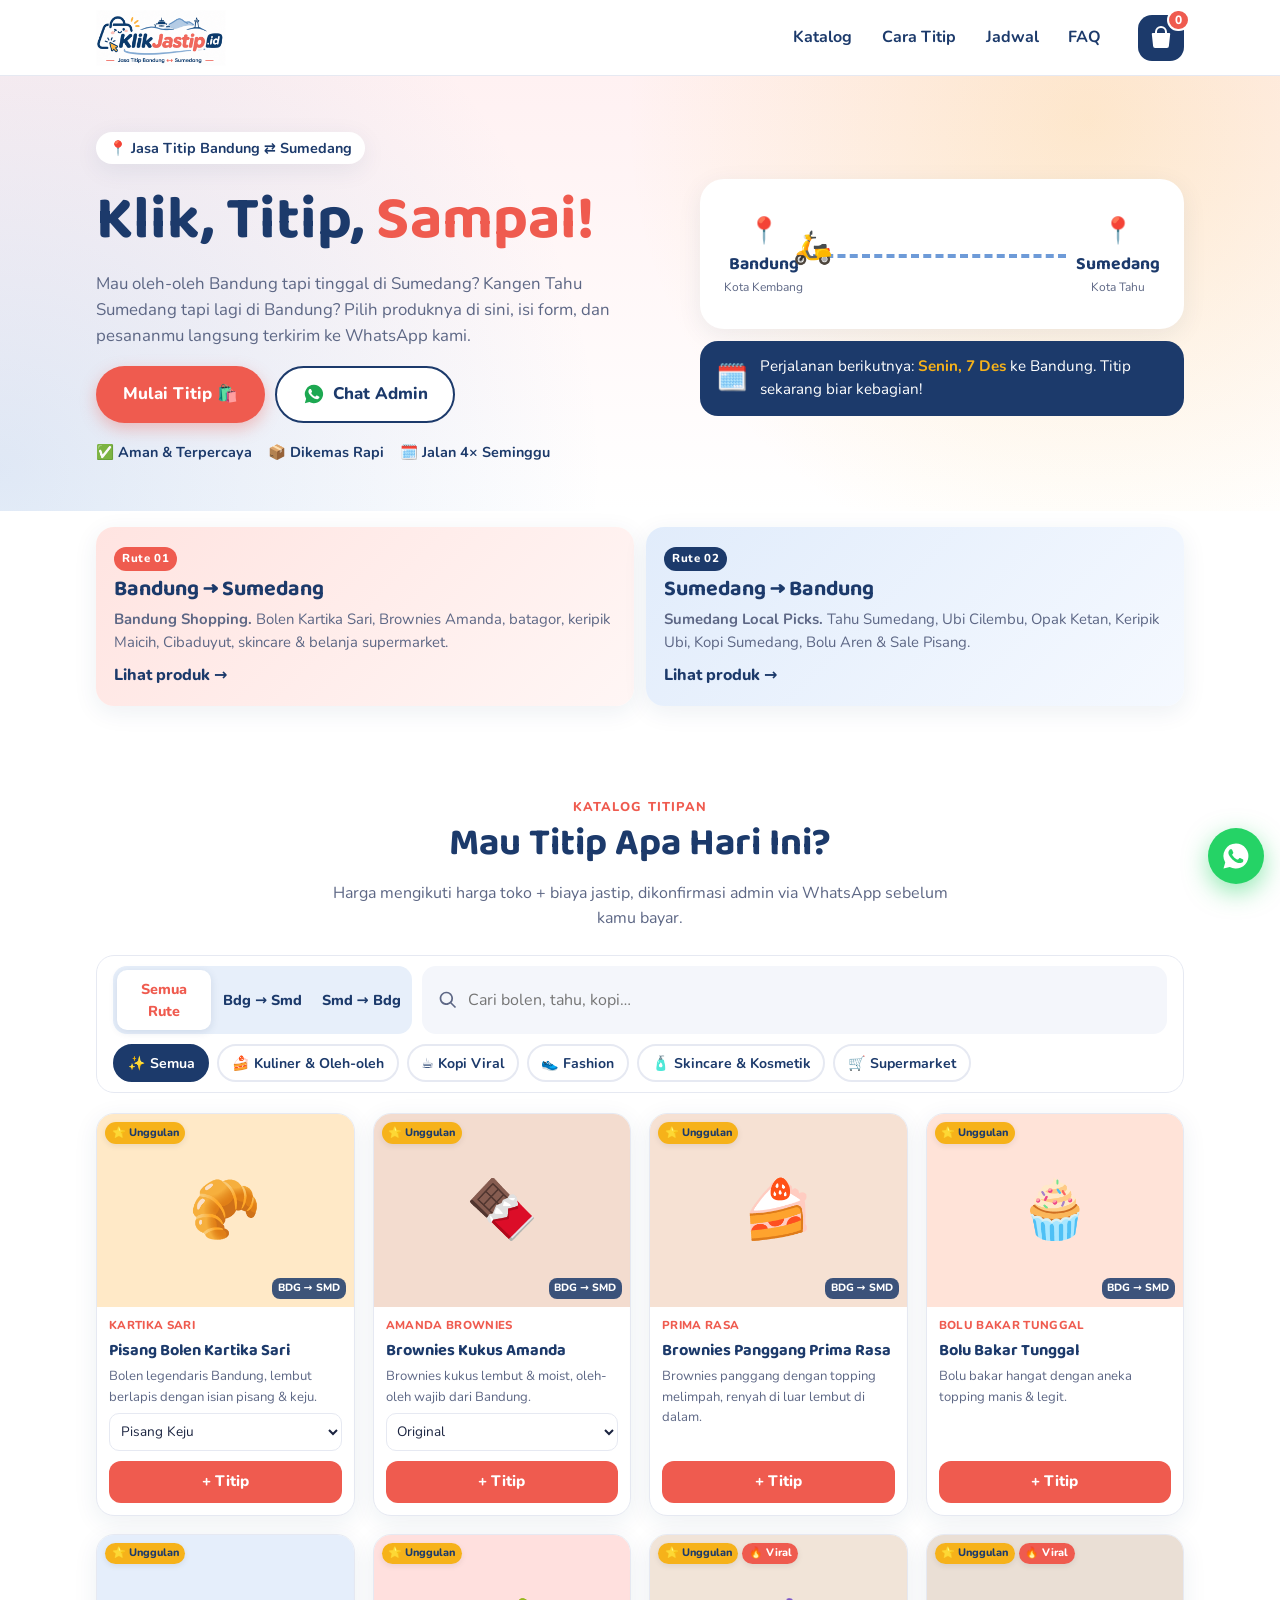
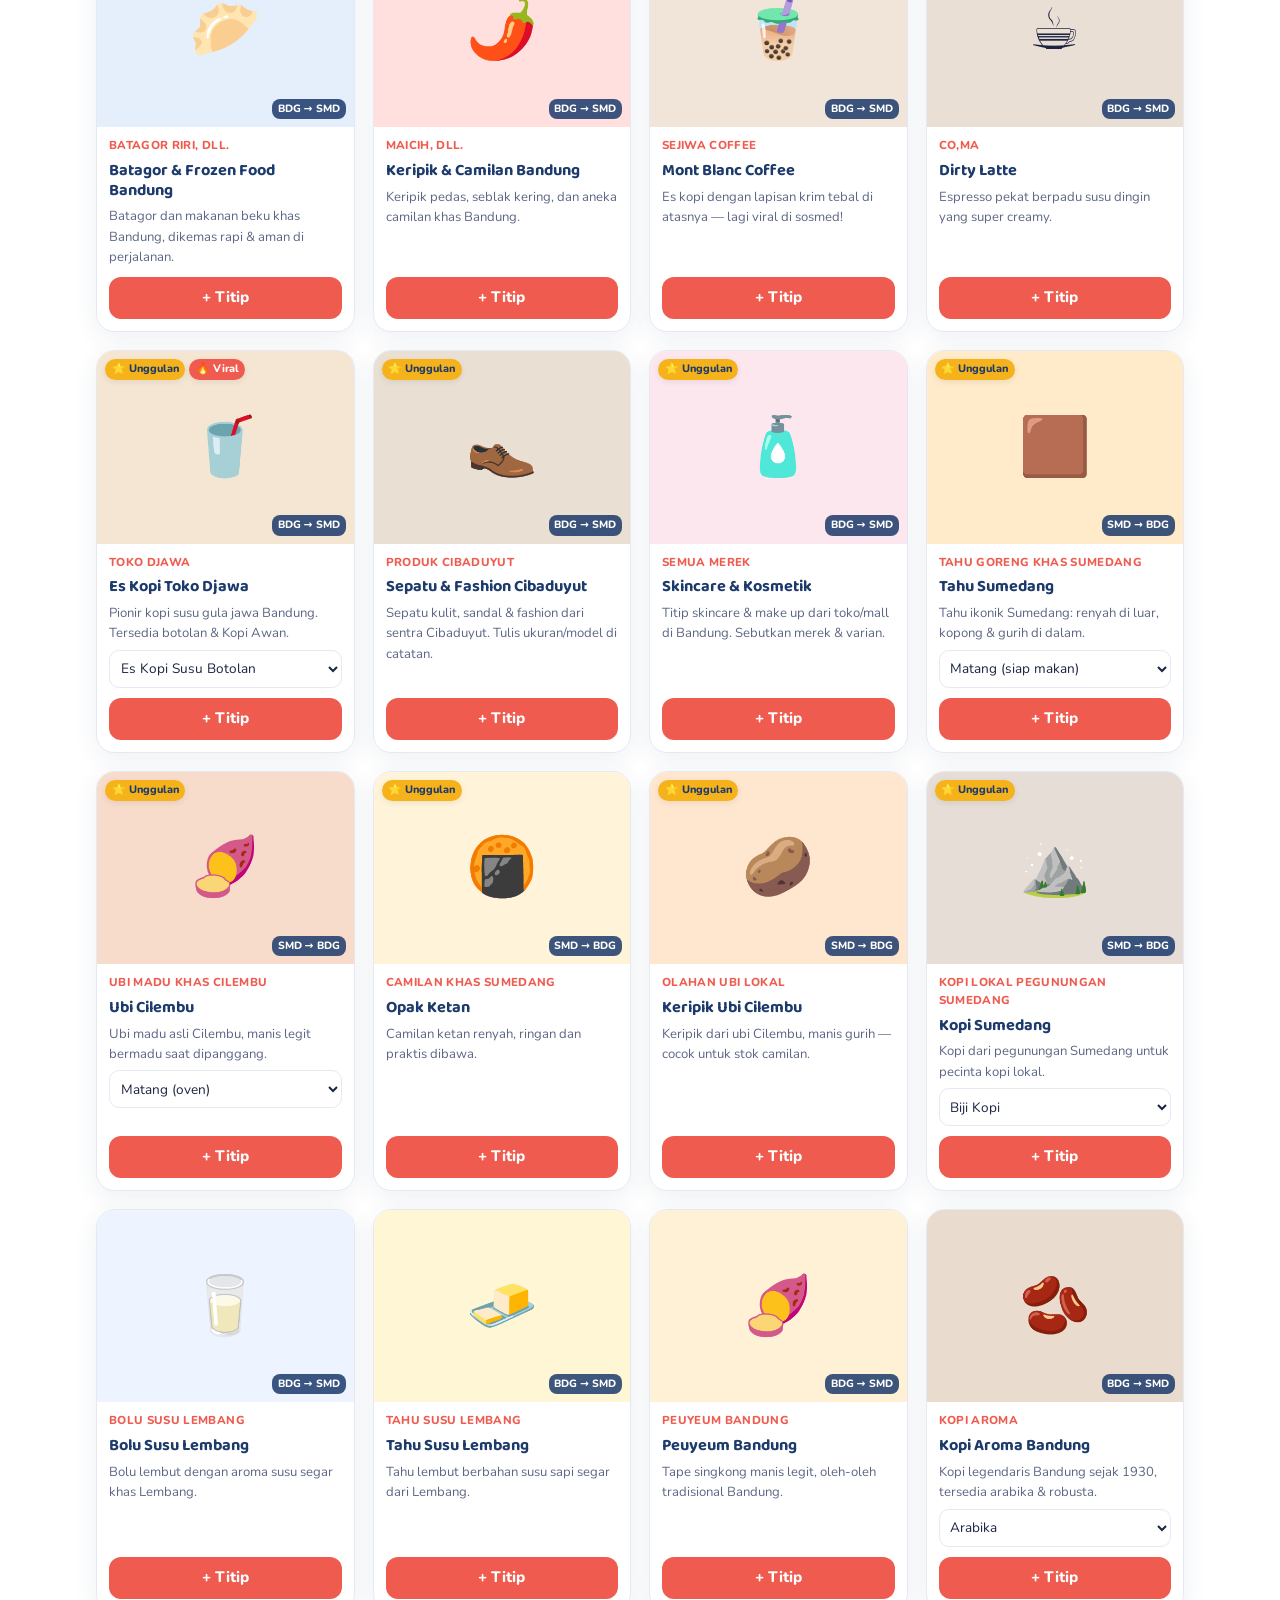
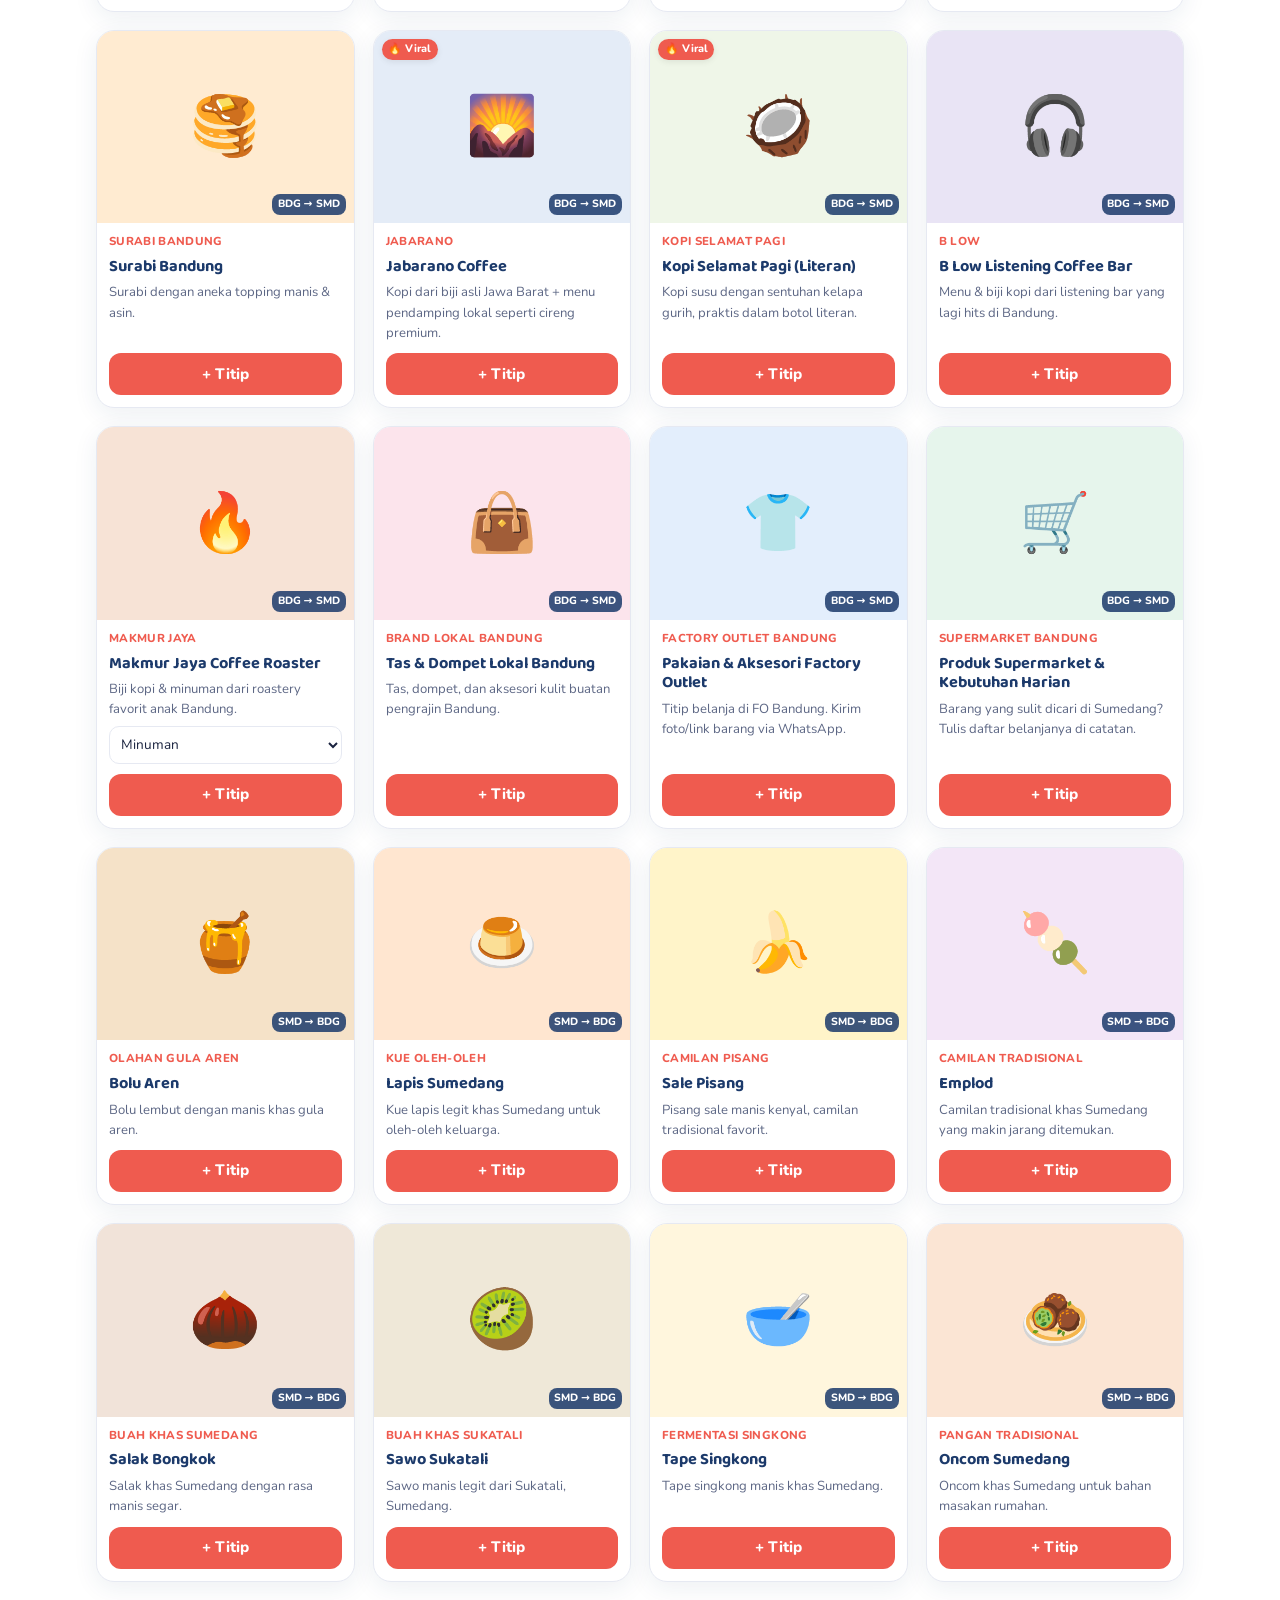
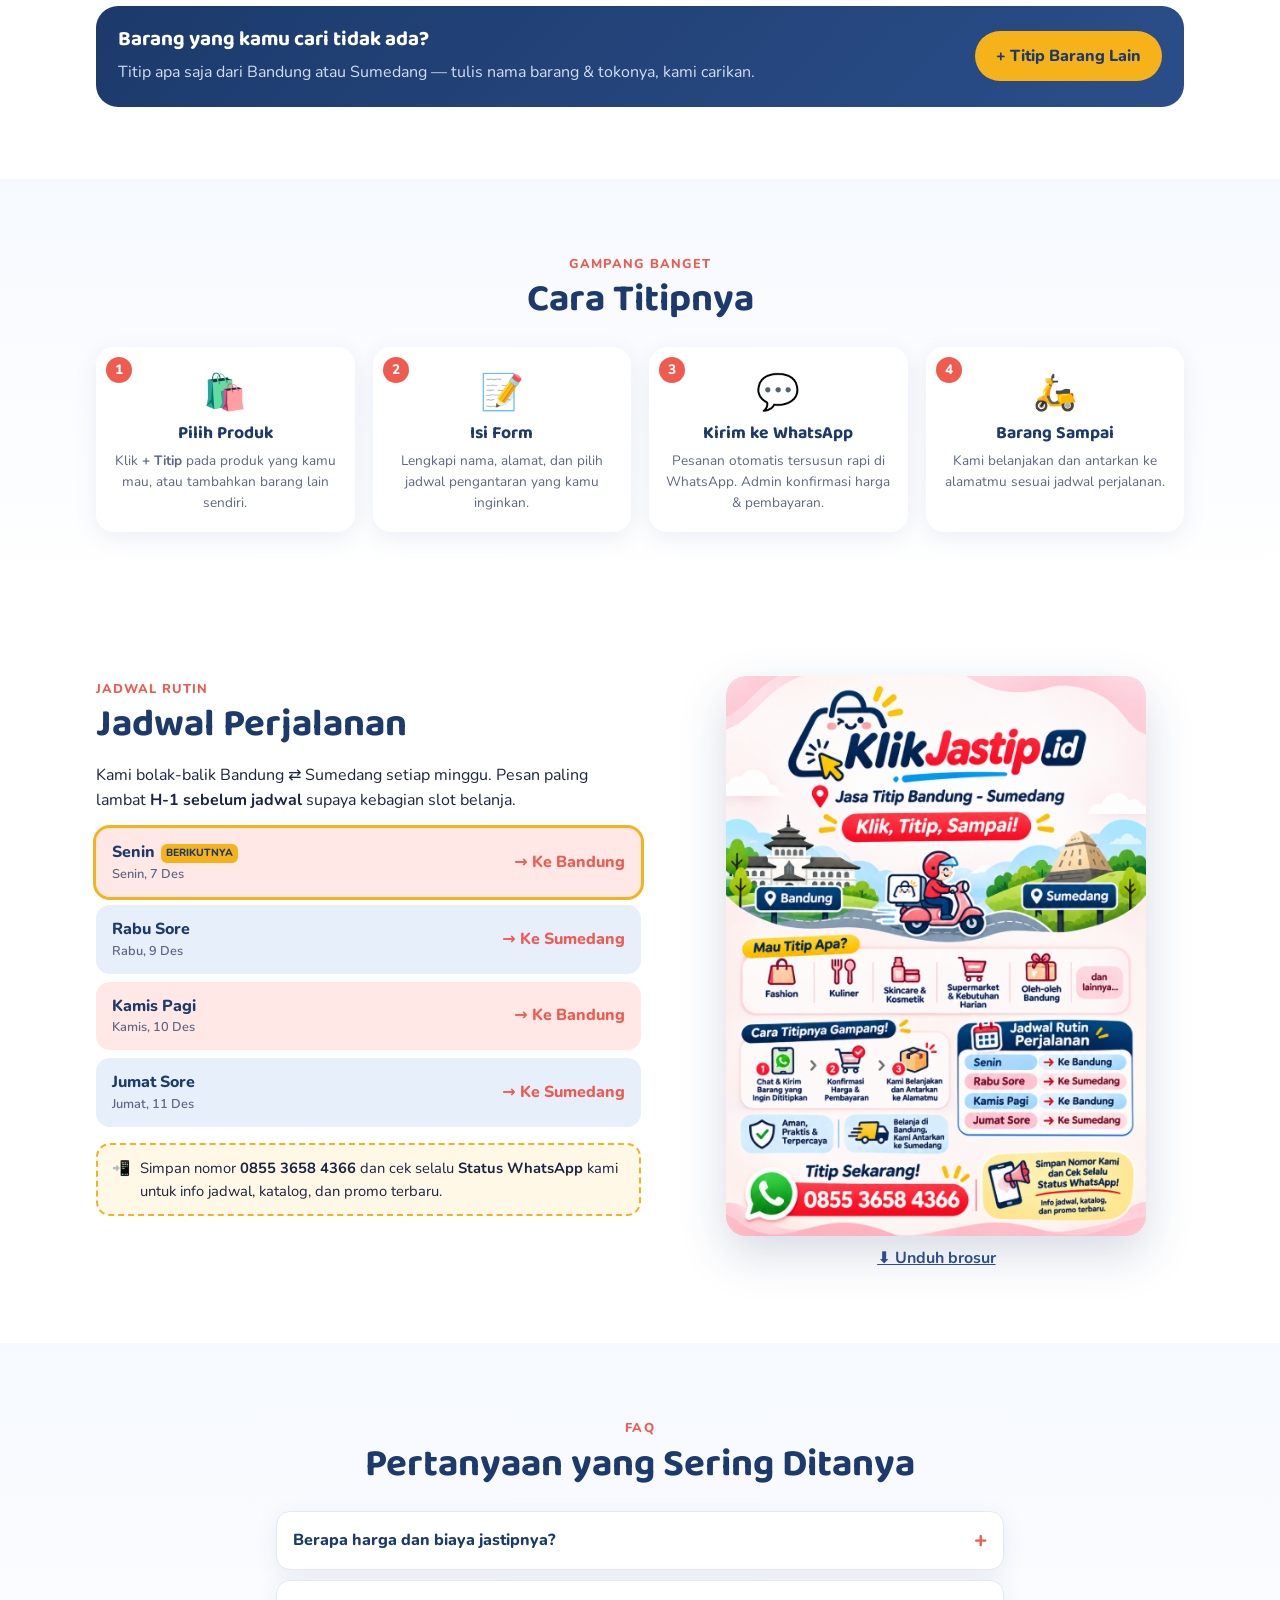
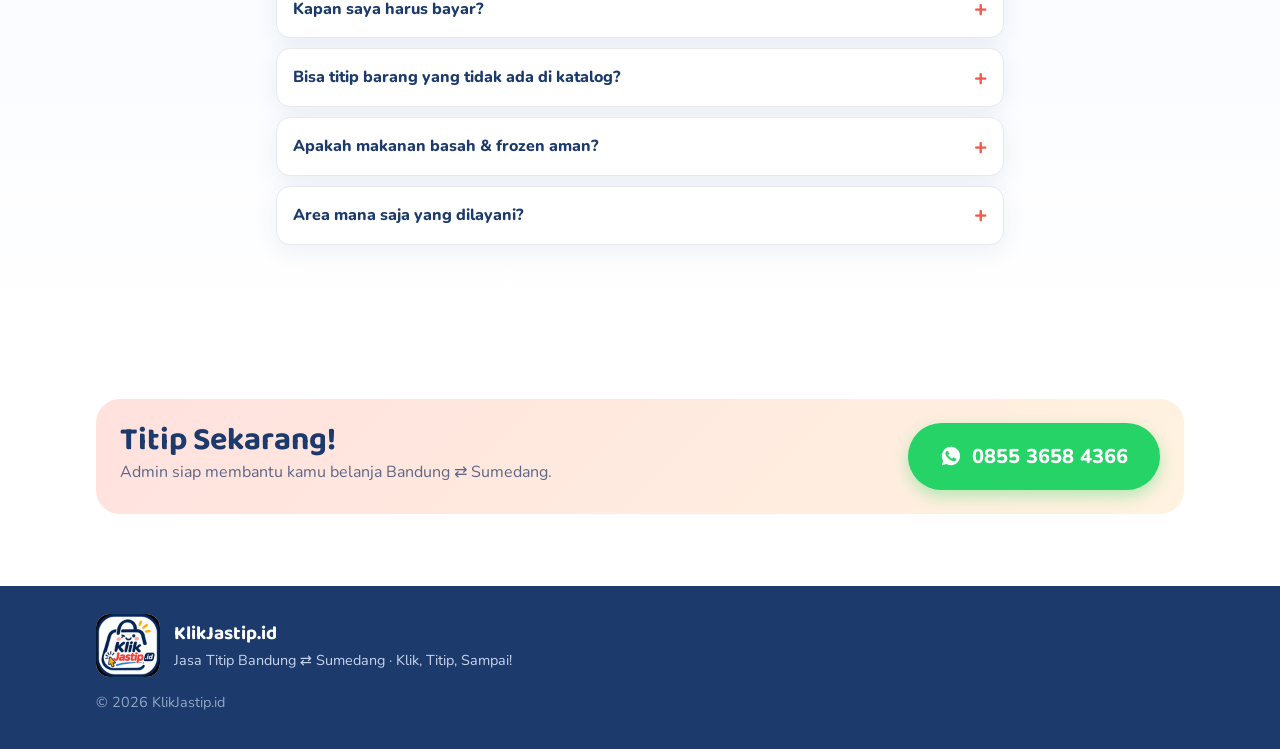
==== index.html @ eeeff73f "upload klikjastip" ====
<!doctype html>
<html lang="id">
<head>
  <meta charset="utf-8">
  <meta name="viewport" content="width=device-width, initial-scale=1, viewport-fit=cover">
  <title>KlikJastip.id — Jasa Titip Bandung ⇄ Sumedang</title>
  <meta name="description" content="KlikJastip.id: jasa titip belanja Bandung ⇄ Sumedang. Bolen Kartika Sari, Brownies Amanda, kopi viral Bandung, Tahu Sumedang, Ubi Cilembu, dan lainnya. Klik, Titip, Sampai!">
  <meta name="theme-color" content="#1C3A6B">
  <meta property="og:title" content="KlikJastip.id — Jasa Titip Bandung ⇄ Sumedang">
  <meta property="og:description" content="Klik, Titip, Sampai! Pilih produk, isi form, pesanan langsung terkirim ke WhatsApp.">
  <meta property="og:image" content="assets/img/logo.png">
  <link rel="icon" type="image/png" sizes="32x32" href="assets/img/favicon-32.png">
  <link rel="apple-touch-icon" href="assets/img/icon-192.png">
  <link rel="manifest" href="manifest.webmanifest">
  <link rel="preconnect" href="https://fonts.googleapis.com">
  <link rel="preconnect" href="https://fonts.gstatic.com" crossorigin>
  <link href="https://fonts.googleapis.com/css2?family=Baloo+2:wght@600;700;800&family=Nunito:wght@400;600;700;800&display=swap" rel="stylesheet">
  <link rel="stylesheet" href="assets/css/style.css">
</head>
<body>

<!-- ============ HEADER ============ -->
<header class="header" id="top">
  <div class="container header__inner">
    <a href="#top" class="header__logo" aria-label="KlikJastip.id beranda">
      <img src="assets/img/logo-sm.png" alt="KlikJastip.id" width="480" height="206">
    </a>
    <nav class="nav" aria-label="Navigasi utama">
      <a href="#katalog">Katalog</a>
      <a href="#cara">Cara Titip</a>
      <a href="#jadwal">Jadwal</a>
      <a href="#faq">FAQ</a>
    </nav>
    <button class="cart-btn" type="button" data-open-cart aria-label="Buka keranjang titipan">
      <svg viewBox="0 0 24 24" aria-hidden="true"><path d="M6 7V6a6 6 0 0 1 12 0v1h2.2a1 1 0 0 1 1 1.1l-1.3 12A2 2 0 0 1 17.9 22H6.1a2 2 0 0 1-2-1.9L2.8 8.1A1 1 0 0 1 3.8 7H6Zm2 0h8V6a4 4 0 0 0-8 0v1Z"/></svg>
      <span class="cart-btn__count" data-cart-count>0</span>
    </button>
  </div>
</header>

<main>
  <!-- ============ HERO ============ -->
  <section class="hero">
    <div class="container hero__inner">
      <div class="hero__text">
        <span class="pill pill--pin">📍 Jasa Titip Bandung ⇄ Sumedang</span>
        <h1>Klik, Titip, <span class="hl">Sampai!</span></h1>
        <p class="hero__lead">Mau oleh-oleh Bandung tapi tinggal di Sumedang? Kangen Tahu Sumedang tapi lagi di Bandung? Pilih produknya di sini, isi form, dan pesananmu langsung terkirim ke WhatsApp kami.</p>
        <div class="hero__cta">
          <a href="#katalog" class="btn btn--primary btn--lg">Mulai Titip 🛍️</a>
          <a href="#" class="btn btn--ghost btn--lg" data-wa-direct>
            <svg class="ico-wa" viewBox="0 0 24 24" aria-hidden="true"><path d="M12 2a10 10 0 0 0-8.6 15.1L2 22l5-1.3A10 10 0 1 0 12 2Zm5.8 14.2c-.2.7-1.4 1.3-2 1.4-.5.1-1.2.1-1.9-.1-.4-.1-1-.3-1.7-.6-3-1.3-4.9-4.3-5.1-4.5-.1-.2-1.2-1.6-1.2-3s.8-2.2 1-2.5c.3-.3.6-.4.8-.4h.6c.2 0 .4 0 .6.5l.9 2.1c.1.2.1.3 0 .5l-.3.5-.4.5c-.1.1-.3.3-.1.6.2.3.8 1.3 1.7 2.1 1.2 1 2.1 1.3 2.4 1.5.3.1.5.1.6-.1l.9-1c.2-.3.4-.2.7-.1l2 1c.3.1.5.2.5.3.1.1.1.6-.1 1.3Z"/></svg>
            Chat Admin
          </a>
        </div>
        <ul class="hero__trust">
          <li>✅ Aman & Terpercaya</li>
          <li>📦 Dikemas Rapi</li>
          <li>🗓️ Jalan 4× Seminggu</li>
        </ul>
      </div>

      <div class="route-visual" aria-hidden="true">
        <div class="route-visual__card">
          <div class="route-visual__city">
            <span class="city-pin">📍</span>
            <strong>Bandung</strong>
            <small>Kota Kembang</small>
          </div>
          <div class="route-visual__road">
            <span class="road-line"></span>
            <span class="scooter">🛵</span>
          </div>
          <div class="route-visual__city">
            <span class="city-pin">📍</span>
            <strong>Sumedang</strong>
            <small>Kota Tahu</small>
          </div>
        </div>
        <div class="next-trip" data-next-trip></div>
      </div>
    </div>
  </section>

  <!-- ============ RUTE ============ -->
  <section class="section section--tight" id="rute">
    <div class="container">
      <div class="route-cards">
        <button class="route-card route-card--bdg" type="button" data-route-pick="bdg-smd">
          <span class="route-card__tag">Rute 01</span>
          <h3>Bandung → Sumedang</h3>
          <p><strong>Bandung Shopping.</strong> Bolen Kartika Sari, Brownies Amanda, batagor, keripik Maicih, Cibaduyut, skincare & belanja supermarket.</p>
          <span class="route-card__go">Lihat produk →</span>
        </button>
        <button class="route-card route-card--smd" type="button" data-route-pick="smd-bdg">
          <span class="route-card__tag">Rute 02</span>
          <h3>Sumedang → Bandung</h3>
          <p><strong>Sumedang Local Picks.</strong> Tahu Sumedang, Ubi Cilembu, Opak Ketan, Keripik Ubi, Kopi Sumedang, Bolu Aren & Sale Pisang.</p>
          <span class="route-card__go">Lihat produk →</span>
        </button>
      </div>
    </div>
  </section>

  <!-- ============ KATALOG ============ -->
  <section class="section catalog" id="katalog">
    <div class="container">
      <div class="section__head">
        <span class="eyebrow">Katalog Titipan</span>
        <h2>Mau Titip Apa Hari Ini?</h2>
        <p>Harga mengikuti harga toko + biaya jastip, dikonfirmasi admin via WhatsApp sebelum kamu bayar.</p>
      </div>

      <div class="filters" data-filters>
        <div class="seg" role="tablist" aria-label="Pilih rute">
          <button class="seg__btn" type="button" role="tab" data-route="all">Semua Rute</button>
          <button class="seg__btn" type="button" role="tab" data-route="bdg-smd">Bdg → Smd</button>
          <button class="seg__btn" type="button" role="tab" data-route="smd-bdg">Smd → Bdg</button>
        </div>
        <label class="search">
          <svg viewBox="0 0 24 24" aria-hidden="true"><path d="M10 2a8 8 0 0 1 6.3 12.9l5.4 5.4-1.4 1.4-5.4-5.4A8 8 0 1 1 10 2Zm0 2a6 6 0 1 0 0 12 6 6 0 0 0 0-12Z"/></svg>
          <input type="search" placeholder="Cari bolen, tahu, kopi…" data-search aria-label="Cari produk">
        </label>
        <div class="chips" data-chips></div>
      </div>

      <div class="grid" data-grid></div>
      <p class="empty" data-empty hidden>Produk tidak ditemukan. Tenang, kamu tetap bisa <button type="button" class="link" data-open-custom>titip barang lain</button> 😉</p>

      <div class="custom-cta">
        <div>
          <h3>Barang yang kamu cari tidak ada?</h3>
          <p>Titip apa saja dari Bandung atau Sumedang — tulis nama barang & tokonya, kami carikan.</p>
        </div>
        <button class="btn btn--accent" type="button" data-open-custom>+ Titip Barang Lain</button>
      </div>
    </div>
  </section>

  <!-- ============ CARA TITIP ============ -->
  <section class="section section--soft" id="cara">
    <div class="container">
      <div class="section__head">
        <span class="eyebrow">Gampang Banget</span>
        <h2>Cara Titipnya</h2>
      </div>
      <ol class="steps">
        <li class="step">
          <span class="step__num">1</span>
          <span class="step__ico">🛍️</span>
          <h3>Pilih Produk</h3>
          <p>Klik <b>+ Titip</b> pada produk yang kamu mau, atau tambahkan barang lain sendiri.</p>
        </li>
        <li class="step">
          <span class="step__num">2</span>
          <span class="step__ico">📝</span>
          <h3>Isi Form</h3>
          <p>Lengkapi nama, alamat, dan pilih jadwal pengantaran yang kamu inginkan.</p>
        </li>
        <li class="step">
          <span class="step__num">3</span>
          <span class="step__ico">💬</span>
          <h3>Kirim ke WhatsApp</h3>
          <p>Pesanan otomatis tersusun rapi di WhatsApp. Admin konfirmasi harga & pembayaran.</p>
        </li>
        <li class="step">
          <span class="step__num">4</span>
          <span class="step__ico">🛵</span>
          <h3>Barang Sampai</h3>
          <p>Kami belanjakan dan antarkan ke alamatmu sesuai jadwal perjalanan.</p>
        </li>
      </ol>
    </div>
  </section>

  <!-- ============ JADWAL ============ -->
  <section class="section" id="jadwal">
    <div class="container jadwal">
      <div class="jadwal__info">
        <span class="eyebrow">Jadwal Rutin</span>
        <h2>Jadwal Perjalanan</h2>
        <p>Kami bolak-balik Bandung ⇄ Sumedang setiap minggu. Pesan paling lambat <b>H-1 sebelum jadwal</b> supaya kebagian slot belanja.</p>
        <ul class="sched" data-schedule></ul>
        <div class="tip">
          📲 <span>Simpan nomor <b data-wa-display>0855 3658 4366</b> dan cek selalu <b>Status WhatsApp</b> kami untuk info jadwal, katalog, dan promo terbaru.</span>
        </div>
      </div>
      <figure class="poster">
        <img src="assets/img/poster.png" alt="Brosur KlikJastip.id: kategori titipan, cara titip, dan jadwal rutin perjalanan" loading="lazy" width="493" height="658">
        <figcaption><a href="assets/img/poster.png" download="Brosur-KlikJastip.png">⬇️ Unduh brosur</a></figcaption>
      </figure>
    </div>
  </section>

  <!-- ============ FAQ ============ -->
  <section class="section section--soft" id="faq">
    <div class="container faq">
      <div class="section__head">
        <span class="eyebrow">FAQ</span>
        <h2>Pertanyaan yang Sering Ditanya</h2>
      </div>
      <details>
        <summary>Berapa harga dan biaya jastipnya?</summary>
        <p>Harga produk mengikuti harga di toko, ditambah biaya jastip & ongkir sesuai jumlah dan alamat. Admin akan mengirim total biayanya lewat WhatsApp sebelum kamu membayar.</p>
      </details>
      <details>
        <summary>Kapan saya harus bayar?</summary>
        <p>Setelah admin mengonfirmasi ketersediaan barang dan total harga. Pembayaran bisa via transfer bank atau e-wallet (detail dikirim admin).</p>
      </details>
      <details>
        <summary>Bisa titip barang yang tidak ada di katalog?</summary>
        <p>Bisa! Klik <b>Titip Barang Lain</b>, tulis nama barang, toko/lokasi, dan detailnya. Kirim juga foto atau link produknya via WhatsApp agar tidak salah beli.</p>
      </details>
      <details>
        <summary>Apakah makanan basah & frozen aman?</summary>
        <p>Makanan dikemas rapi dan dibawa sesuai jadwal perjalanan supaya tetap segar. Untuk frozen food kami sarankan memilih produk yang dikemas vakum.</p>
      </details>
      <details>
        <summary>Area mana saja yang dilayani?</summary>
        <p>Area Kota Bandung dan Kabupaten Sumedang. Untuk alamat di luar area tersebut, tanyakan dulu ke admin ya.</p>
      </details>
    </div>
  </section>

  <!-- ============ CTA ============ -->
  <section class="section">
    <div class="container">
      <div class="final-cta">
        <div>
          <h2>Titip Sekarang!</h2>
          <p>Admin siap membantu kamu belanja Bandung ⇄ Sumedang.</p>
        </div>
        <a href="#" class="btn btn--wa btn--lg" data-wa-direct>
          <svg class="ico-wa" viewBox="0 0 24 24" aria-hidden="true"><path d="M12 2a10 10 0 0 0-8.6 15.1L2 22l5-1.3A10 10 0 1 0 12 2Zm5.8 14.2c-.2.7-1.4 1.3-2 1.4-.5.1-1.2.1-1.9-.1-.4-.1-1-.3-1.7-.6-3-1.3-4.9-4.3-5.1-4.5-.1-.2-1.2-1.6-1.2-3s.8-2.2 1-2.5c.3-.3.6-.4.8-.4h.6c.2 0 .4 0 .6.5l.9 2.1c.1.2.1.3 0 .5l-.3.5-.4.5c-.1.1-.3.3-.1.6.2.3.8 1.3 1.7 2.1 1.2 1 2.1 1.3 2.4 1.5.3.1.5.1.6-.1l.9-1c.2-.3.4-.2.7-.1l2 1c.3.1.5.2.5.3.1.1.1.6-.1 1.3Z"/></svg>
          <span data-wa-display>0855 3658 4366</span>
        </a>
      </div>
    </div>
  </section>
</main>

<footer class="footer">
  <div class="container footer__inner">
    <img src="assets/img/icon-192.png" alt="" width="64" height="63" loading="lazy">
    <div>
      <strong>KlikJastip.id</strong>
      <p>Jasa Titip Bandung ⇄ Sumedang · Klik, Titip, Sampai!</p>
    </div>
    <p class="footer__copy">© <span data-year></span> KlikJastip.id</p>
  </div>
</footer>

<!-- ============ FLOATING CART BAR (mobile) ============ -->
<div class="cartbar" data-cartbar hidden>
  <button type="button" class="cartbar__btn" data-open-cart>
    <span class="cartbar__count"><b data-cart-count>0</b> barang</span>
    <span class="cartbar__label">Lanjut Pesan →</span>
  </button>
</div>

<!-- ============ CART / CHECKOUT DRAWER ============ -->
<div class="drawer" data-drawer aria-hidden="true">
  <div class="drawer__backdrop" data-close-cart></div>
  <section class="drawer__panel" role="dialog" aria-modal="true" aria-labelledby="drawer-title">
    <header class="drawer__head">
      <span class="drawer__grip" aria-hidden="true"></span>
      <h2 id="drawer-title">Daftar Titipan</h2>
      <button type="button" class="icon-btn" data-close-cart aria-label="Tutup">✕</button>
    </header>

    <div class="drawer__body">
      <div data-cart-items></div>
      <button type="button" class="btn btn--outline btn--block" data-open-custom>+ Titip Barang Lain</button>

      <form class="form" data-form novalidate>
        <h3 class="form__title">Data Pemesan</h3>

        <div class="field">
          <label for="f-name">Nama lengkap *</label>
          <input id="f-name" name="fullname" autocomplete="name" required placeholder="Contoh: Siti Nurhaliza">
        </div>
        <div class="field">
          <label for="f-phone">Nomor WhatsApp *</label>
          <input id="f-phone" name="phone" type="tel" inputmode="tel" autocomplete="tel" required placeholder="08xx xxxx xxxx">
        </div>
        <div class="field">
          <label for="f-address">Alamat pengantaran *</label>
          <textarea id="f-address" name="address" rows="3" autocomplete="street-address" required placeholder="Jalan, No. rumah, RT/RW, Kelurahan, Kecamatan"></textarea>
        </div>
        <div class="field" data-field-schedule></div>
        <div class="field">
          <label for="f-delivery">Metode terima barang</label>
          <select id="f-delivery" name="delivery">
            <option>Diantar ke alamat</option>
            <option>Ambil di titik temu (COD)</option>
          </select>
        </div>
        <div class="field">
          <label for="f-note">Catatan tambahan</label>
          <textarea id="f-note" name="note" rows="2" placeholder="Misal: budget maks, patokan rumah, jam bisa dihubungi"></textarea>
        </div>

        <p class="form__hint">Harga & ongkir akan dikonfirmasi admin di WhatsApp. Belum ada pembayaran di tahap ini.</p>
        <p class="form__error" data-form-error role="alert" hidden></p>

        <button type="submit" class="btn btn--wa btn--block btn--lg">
          <svg class="ico-wa" viewBox="0 0 24 24" aria-hidden="true"><path d="M12 2a10 10 0 0 0-8.6 15.1L2 22l5-1.3A10 10 0 1 0 12 2Zm5.8 14.2c-.2.7-1.4 1.3-2 1.4-.5.1-1.2.1-1.9-.1-.4-.1-1-.3-1.7-.6-3-1.3-4.9-4.3-5.1-4.5-.1-.2-1.2-1.6-1.2-3s.8-2.2 1-2.5c.3-.3.6-.4.8-.4h.6c.2 0 .4 0 .6.5l.9 2.1c.1.2.1.3 0 .5l-.3.5-.4.5c-.1.1-.3.3-.1.6.2.3.8 1.3 1.7 2.1 1.2 1 2.1 1.3 2.4 1.5.3.1.5.1.6-.1l.9-1c.2-.3.4-.2.7-.1l2 1c.3.1.5.2.5.3.1.1.1.6-.1 1.3Z"/></svg>
          Kirim Pesanan via WhatsApp
        </button>

        <div class="sent" data-sent hidden>
          <b>📲 Pesanan sudah dibuka di WhatsApp.</b>
          <p>Pastikan kamu menekan tombol <b>Kirim</b> di WhatsApp ya. WhatsApp tidak terbuka? Tekan tombol hijau di atas sekali lagi.</p>
          <button type="button" class="btn btn--outline btn--block" data-clear-cart>Selesai &amp; kosongkan daftar titipan</button>
        </div>
      </form>
    </div>
  </section>
</div>

<!-- ============ CUSTOM ITEM MODAL ============ -->
<div class="modal" data-custom-modal aria-hidden="true">
  <div class="modal__backdrop" data-close-custom></div>
  <form class="modal__panel" data-custom-form role="dialog" aria-modal="true" aria-labelledby="custom-title" novalidate>
    <header class="drawer__head">
      <h2 id="custom-title">Titip Barang Lain</h2>
      <button type="button" class="icon-btn" data-close-custom aria-label="Tutup">✕</button>
    </header>
    <div class="field">
      <label>Rute *</label>
      <div class="seg seg--full">
        <label class="seg__radio"><input type="radio" name="route" value="bdg-smd" checked><span>Bandung → Sumedang</span></label>
        <label class="seg__radio"><input type="radio" name="route" value="smd-bdg"><span>Sumedang → Bandung</span></label>
      </div>
    </div>
    <div class="field">
      <label for="c-name">Nama barang *</label>
      <input id="c-name" name="item" required placeholder="Contoh: Serum Somethinc 20ml">
    </div>
    <div class="field">
      <label for="c-store">Toko / lokasi beli</label>
      <input id="c-store" name="store" placeholder="Contoh: Paris Van Java / Cibaduyut">
    </div>
    <div class="field field--row">
      <div>
        <label for="c-qty">Jumlah</label>
        <input id="c-qty" name="qty" type="number" min="1" value="1" inputmode="numeric">
      </div>
      <div>
        <label for="c-note">Detail (ukuran/warna/varian)</label>
        <input id="c-note" name="note" placeholder="Opsional">
      </div>
    </div>
    <button type="submit" class="btn btn--primary btn--block btn--lg">Tambahkan ke Titipan</button>
  </form>
</div>

<!-- Floating WhatsApp (desktop) -->
<a href="#" class="fab-wa" data-wa-direct aria-label="Chat WhatsApp KlikJastip">
  <svg viewBox="0 0 24 24" aria-hidden="true"><path d="M12 2a10 10 0 0 0-8.6 15.1L2 22l5-1.3A10 10 0 1 0 12 2Zm5.8 14.2c-.2.7-1.4 1.3-2 1.4-.5.1-1.2.1-1.9-.1-.4-.1-1-.3-1.7-.6-3-1.3-4.9-4.3-5.1-4.5-.1-.2-1.2-1.6-1.2-3s.8-2.2 1-2.5c.3-.3.6-.4.8-.4h.6c.2 0 .4 0 .6.5l.9 2.1c.1.2.1.3 0 .5l-.3.5-.4.5c-.1.1-.3.3-.1.6.2.3.8 1.3 1.7 2.1 1.2 1 2.1 1.3 2.4 1.5.3.1.5.1.6-.1l.9-1c.2-.3.4-.2.7-.1l2 1c.3.1.5.2.5.3.1.1.1.6-.1 1.3Z"/></svg>
</a>

<div class="toast" data-toast role="status" aria-live="polite"></div>

<script src="assets/js/products.js"></script>
<script src="assets/js/app.js"></script>
</body>
</html>
---- assets/css/style.css ----
/* ================= KlikJastip.id ================= */
:root {
  --navy: #1C3A6B;
  --navy-2: #2B4E8A;
  --coral: #EF5B4F;
  --coral-d: #D9443A;
  --yellow: #F6B21A;
  --sky: #6E9BD8;
  --sky-l: #E7EFFA;
  --pink: #FFF1F2;
  --pink-2: #FDE2E4;
  --wa: #25D366;
  --wa-d: #1DA851;
  --ink: #1B2440;
  --muted: #5D6785;
  --line: #E6E9F2;
  --bg: #FFFFFF;
  --card: #FFFFFF;
  --radius: 18px;
  --radius-sm: 12px;
  --shadow: 0 6px 24px rgba(28, 58, 107, .08);
  --shadow-lg: 0 18px 48px rgba(28, 58, 107, .18);
  --header-h: 64px;
  --font-head: "Baloo 2", "Nunito", system-ui, sans-serif;
  --font-body: "Nunito", system-ui, -apple-system, "Segoe UI", Roboto, sans-serif;
  --safe-b: env(safe-area-inset-bottom, 0px);
}

*, *::before, *::after { box-sizing: border-box; }
html { scroll-behavior: smooth; scroll-padding-top: calc(var(--header-h) + 12px); -webkit-text-size-adjust: 100%; }
body {
  margin: 0; font-family: var(--font-body); color: var(--ink); background: var(--bg);
  line-height: 1.55; font-size: 16px; overflow-x: hidden;
  -webkit-tap-highlight-color: transparent;
}
body.no-scroll { overflow: hidden; }
img { max-width: 100%; height: auto; display: block; }
h1, h2, h3 { font-family: var(--font-head); line-height: 1.15; margin: 0 0 .4em; color: var(--navy); }
p { margin: 0 0 1em; }
a { color: var(--navy-2); }
button { font: inherit; cursor: pointer; }
input, select, textarea { font: inherit; color: inherit; }
[hidden] { display: none !important; }

.container { width: 100%; max-width: 1120px; margin: 0 auto; padding: 0 16px; }

/* ---------- Buttons ---------- */
.btn {
  display: inline-flex; align-items: center; justify-content: center; gap: .5em;
  min-height: 44px; padding: .65em 1.2em; border-radius: 999px; border: 2px solid transparent;
  font-weight: 800; text-decoration: none; transition: transform .15s, background .2s, box-shadow .2s;
  white-space: nowrap;
}
.btn:active { transform: scale(.97); }
.btn--lg { min-height: 52px; padding: .8em 1.5em; font-size: 1.05rem; }
.btn--block { display: flex; width: 100%; }
.btn--primary { background: var(--coral); color: #fff; box-shadow: 0 6px 16px rgba(239, 91, 79, .35); }
.btn--primary:hover { background: var(--coral-d); }
.btn--accent { background: var(--navy); color: #fff; }
.btn--accent:hover { background: var(--navy-2); }
.btn--ghost { background: #fff; color: var(--navy); border-color: var(--navy); }
.btn--outline { background: transparent; color: var(--navy); border: 2px dashed #B9C6DE; margin: 12px 0 20px; }
.btn--wa { background: var(--wa); color: #fff; box-shadow: 0 6px 16px rgba(37, 211, 102, .35); }
.btn--wa:hover { background: var(--wa-d); }
.ico-wa { width: 22px; height: 22px; fill: currentColor; flex: none; }
.btn--ghost .ico-wa { fill: var(--wa-d); }
.link { background: none; border: 0; padding: 0; color: var(--coral); font-weight: 800; text-decoration: underline; }

.pill { display: inline-block; padding: .35em .9em; border-radius: 999px; font-weight: 700; font-size: .9rem; }
.pill--pin { background: #fff; color: var(--navy); box-shadow: var(--shadow); }
.eyebrow { display: inline-block; font-weight: 800; color: var(--coral); text-transform: uppercase; letter-spacing: .08em; font-size: .8rem; margin-bottom: .3em; }

/* ---------- Header ---------- */
.header {
  position: sticky; top: 0; z-index: 40; height: var(--header-h);
  background: rgba(255, 255, 255, .92); backdrop-filter: saturate(1.4) blur(10px);
  -webkit-backdrop-filter: saturate(1.4) blur(10px);
  border-bottom: 1px solid var(--line);
}
.header__inner { display: flex; align-items: center; gap: 16px; height: 100%; }
.header__logo img { height: 46px; width: auto; }
.nav { display: none; margin-left: auto; gap: 4px; }
.nav a { text-decoration: none; color: var(--navy); font-weight: 700; padding: .5em .8em; border-radius: 10px; }
.nav a:hover { background: var(--sky-l); }
.cart-btn {
  margin-left: auto; position: relative; width: 46px; height: 46px; border-radius: 14px;
  border: 0; background: var(--navy); display: grid; place-items: center;
}
.cart-btn svg { width: 24px; height: 24px; fill: #fff; }
.cart-btn__count {
  position: absolute; top: -6px; right: -6px; min-width: 22px; height: 22px; padding: 0 6px;
  border-radius: 999px; background: var(--coral); color: #fff; font-size: .75rem; font-weight: 800;
  display: grid; place-items: center; border: 2px solid #fff;
}
.cart-btn.bump { animation: bump .4s; }
@keyframes bump { 40% { transform: scale(1.18); } }

/* ---------- Hero ---------- */
.hero {
  background:
    radial-gradient(circle at 85% 10%, rgba(246, 178, 26, .18), transparent 40%),
    radial-gradient(circle at 0% 90%, rgba(110, 155, 216, .22), transparent 45%),
    linear-gradient(180deg, var(--pink) 0%, #fff 100%);
  padding: 28px 0 24px;
}
.hero__inner { display: grid; gap: 24px; }
.hero h1 { font-size: clamp(2.3rem, 9vw, 3.8rem); margin: .35em 0 .25em; }
.hero h1 .hl { color: var(--coral); position: relative; white-space: nowrap; }
.hero h1 .hl::after {
  content: ""; position: absolute; left: 0; right: 0; bottom: .08em; height: .14em;
  background: var(--sky); border-radius: 99px; opacity: .55; z-index: -1;
}
.hero__lead { color: var(--muted); font-size: 1.05rem; max-width: 34em; }
.hero__cta { display: flex; flex-wrap: wrap; gap: 10px; }
.hero__cta .btn { flex: 1 1 160px; }
.hero__trust { list-style: none; padding: 0; margin: 18px 0 0; display: flex; flex-wrap: wrap; gap: 8px 16px; font-weight: 700; font-size: .9rem; color: var(--navy); }

.route-visual__card {
  background: #fff; border-radius: 24px; box-shadow: var(--shadow); padding: 20px 16px;
  display: grid; grid-template-columns: auto 1fr auto; align-items: center; gap: 10px;
}
.route-visual__city { text-align: center; display: grid; justify-items: center; }
.route-visual__city strong { font-family: var(--font-head); color: var(--navy); font-size: 1.1rem; }
.route-visual__city small { color: var(--muted); font-size: .75rem; }
.city-pin { font-size: 1.6rem; }
.route-visual__road { position: relative; height: 48px; }
.road-line { position: absolute; left: 0; right: 0; top: 50%; border-top: 4px dashed var(--sky); }
.scooter { position: absolute; top: 50%; font-size: 2rem; transform: translate(-50%, -62%); animation: ride 5s ease-in-out infinite alternate; }
@keyframes ride {
  0%   { left: 8%;  transform: translate(-50%, -62%) scaleX(-1); }
  49%  { transform: translate(-50%, -62%) scaleX(-1); }
  51%  { transform: translate(-50%, -62%) scaleX(1); }
  100% { left: 92%; transform: translate(-50%, -62%) scaleX(1); }
}
@media (prefers-reduced-motion: reduce) { .scooter { animation: none; left: 50%; } html { scroll-behavior: auto; } }

.next-trip {
  margin-top: 12px; background: var(--navy); color: #fff; border-radius: 18px; padding: 14px 16px;
  display: flex; gap: 12px; align-items: center; font-size: .95rem;
}
.next-trip__ico { font-size: 1.6rem; }
.next-trip b { color: var(--yellow); }

/* ---------- Sections ---------- */
.section { padding: 48px 0; }
.section--tight { padding: 8px 0 8px; }
.section--soft { background: linear-gradient(180deg, #F6F9FF, #fff); }
.section__head { text-align: center; max-width: 640px; margin: 0 auto 24px; }
.section__head h2 { font-size: clamp(1.7rem, 6vw, 2.4rem); }
.section__head p { color: var(--muted); }

/* ---------- Route cards ---------- */
.route-cards { display: grid; gap: 12px; }
.route-card {
  text-align: left; border: 0; border-radius: var(--radius); padding: 18px; color: var(--ink);
  box-shadow: var(--shadow); transition: transform .15s; position: relative; overflow: hidden;
}
.route-card:active { transform: scale(.98); }
.route-card--bdg { background: linear-gradient(135deg, #FFE4E1, #FFF6F5); }
.route-card--smd { background: linear-gradient(135deg, #E1ECFB, #F5F9FF); }
.route-card h3 { font-size: 1.35rem; margin: .3em 0; }
.route-card p { font-size: .93rem; color: var(--muted); margin-bottom: .6em; }
.route-card__tag { display: inline-block; background: var(--navy); color: #fff; font-weight: 800; font-size: .72rem; padding: .25em .7em; border-radius: 99px; letter-spacing: .05em; }
.route-card--bdg .route-card__tag { background: var(--coral); }
.route-card__go { font-weight: 800; color: var(--navy); }

/* ---------- Catalog filters ---------- */
.filters {
  position: sticky; top: var(--header-h); z-index: 20; background: rgba(255, 255, 255, .96);
  backdrop-filter: blur(8px); -webkit-backdrop-filter: blur(8px);
  margin: 0 -16px 16px; padding: 10px 16px; display: grid; gap: 10px;
  border-bottom: 1px solid var(--line);
}
.seg { display: flex; background: var(--sky-l); padding: 4px; border-radius: 14px; gap: 4px; }
.seg__btn, .seg__radio span {
  flex: 1; border: 0; background: transparent; padding: .55em .5em; border-radius: 10px;
  font-weight: 800; color: var(--navy); font-size: .9rem; min-height: 40px; text-align: center;
  display: flex; align-items: center; justify-content: center;
}
.seg__btn.is-active, .seg__radio input:checked + span { background: #fff; color: var(--coral); box-shadow: 0 2px 8px rgba(28, 58, 107, .12); }
.seg__radio { flex: 1; display: flex; cursor: pointer; }
.seg__radio input { position: absolute; opacity: 0; pointer-events: none; }
.seg--full { width: 100%; }

.search { display: flex; align-items: center; gap: 8px; background: #F4F6FB; border-radius: 14px; padding: 0 14px; border: 2px solid transparent; }
.search:focus-within { border-color: var(--sky); background: #fff; }
.search svg { width: 20px; height: 20px; fill: var(--muted); flex: none; }
.search input { border: 0; outline: 0; background: transparent; width: 100%; min-height: 44px; font-size: 16px; }

.chips { display: flex; gap: 8px; overflow-x: auto; scrollbar-width: none; margin: 0 -16px; padding: 0 16px; scroll-snap-type: x proximity; }
.chips::-webkit-scrollbar { display: none; }
.chip {
  flex: none; scroll-snap-align: start; border: 2px solid var(--line); background: #fff; border-radius: 999px;
  padding: .4em .9em; font-weight: 700; color: var(--navy); font-size: .88rem; min-height: 38px;
}
.chip.is-active { background: var(--navy); border-color: var(--navy); color: #fff; }

/* ---------- Product grid ---------- */
.grid { display: grid; grid-template-columns: repeat(2, minmax(0, 1fr)); gap: 12px; }
.card {
  background: var(--card); border-radius: var(--radius); box-shadow: var(--shadow); overflow: hidden;
  display: flex; flex-direction: column; border: 1px solid var(--line); position: relative;
  animation: fadeUp .35s both;
}
@keyframes fadeUp { from { opacity: 0; transform: translateY(8px); } }
.card__media { aspect-ratio: 4 / 3; display: grid; place-items: center; font-size: clamp(2.6rem, 12vw, 3.6rem); position: relative; }
.card__media img { width: 100%; height: 100%; object-fit: cover; }
.card__badges { position: absolute; top: 8px; left: 8px; right: 8px; display: flex; flex-wrap: wrap; gap: 4px; }
.badge { font-size: .68rem; font-weight: 800; padding: .2em .6em; border-radius: 99px; background: #fff; color: var(--navy); box-shadow: 0 2px 6px rgba(0,0,0,.08); }
.badge--hot { background: var(--yellow); color: var(--navy); }
.badge--viral { background: var(--coral); color: #fff; }
.card__route { position: absolute; bottom: 8px; right: 8px; font-size: .66rem; font-weight: 800; padding: .2em .55em; border-radius: 8px; background: rgba(28, 58, 107, .85); color: #fff; }
.card__body { padding: 10px 12px 12px; display: flex; flex-direction: column; flex: 1; gap: 6px; }
.card__brand { font-size: .72rem; font-weight: 800; color: var(--coral); text-transform: uppercase; letter-spacing: .03em; }
.card__name { font-family: var(--font-head); font-size: 1.02rem; color: var(--navy); line-height: 1.2; margin: 0; }
.card__desc { font-size: .82rem; color: var(--muted); margin: 0; display: -webkit-box; -webkit-line-clamp: 3; -webkit-box-orient: vertical; overflow: hidden; }
.card__variant { width: 100%; border: 1.5px solid var(--line); border-radius: 10px; padding: .45em .5em; font-size: .85rem; background: #fff; min-height: 38px; }
.card__foot { margin-top: auto; padding-top: 4px; }
.add-btn {
  width: 100%; min-height: 42px; border: 0; border-radius: 12px; background: var(--coral); color: #fff;
  font-weight: 800; font-size: .95rem; transition: background .2s;
}
.add-btn:hover { background: var(--coral-d); }

.qty { display: flex; align-items: center; justify-content: space-between; background: var(--sky-l); border-radius: 12px; min-height: 42px; }
.qty button { width: 42px; height: 42px; border: 0; background: transparent; font-size: 1.3rem; font-weight: 800; color: var(--navy); border-radius: 12px; }
.qty button:active { background: rgba(28, 58, 107, .1); }
.qty output { font-weight: 800; color: var(--navy); min-width: 2ch; text-align: center; }

.empty { text-align: center; color: var(--muted); padding: 24px 0; }

.custom-cta {
  margin-top: 24px; background: linear-gradient(135deg, var(--navy), var(--navy-2)); color: #fff;
  border-radius: 22px; padding: 22px; display: grid; gap: 14px;
}
.custom-cta h3 { color: #fff; font-size: 1.3rem; }
.custom-cta p { color: #D3DEF2; margin: 0; }
.custom-cta .btn--accent { background: var(--yellow); color: var(--navy); }

/* ---------- Steps ---------- */
.steps { list-style: none; padding: 0; margin: 0; display: grid; grid-template-columns: repeat(2, 1fr); gap: 12px; }
.step { background: #fff; border-radius: var(--radius); padding: 18px 14px; box-shadow: var(--shadow); position: relative; text-align: center; }
.step__num { position: absolute; top: 10px; left: 10px; width: 26px; height: 26px; border-radius: 50%; background: var(--coral); color: #fff; font-weight: 800; display: grid; place-items: center; font-size: .85rem; }
.step__ico { font-size: 2.2rem; display: block; margin-bottom: 4px; }
.step h3 { font-size: 1.1rem; }
.step p { font-size: .85rem; color: var(--muted); margin: 0; }

/* ---------- Jadwal ---------- */
.jadwal { display: grid; gap: 24px; align-items: start; }
.jadwal h2 { font-size: clamp(1.7rem, 6vw, 2.4rem); }
.sched { list-style: none; padding: 0; margin: 16px 0; display: grid; gap: 8px; }
.sched li {
  display: grid; grid-template-columns: 1fr auto; align-items: center; gap: 8px;
  padding: 12px 16px; border-radius: 14px; background: var(--sky-l); font-weight: 800; color: var(--navy);
}
.sched li.to-bdg { background: #FFE8E6; }
.sched li small { display: block; font-weight: 600; color: var(--muted); font-size: .8rem; }
.sched li .dest { color: var(--coral); white-space: nowrap; }
.sched li.is-next { outline: 3px solid var(--yellow); }
.sched li .next-tag { display: inline-block; background: var(--yellow); color: var(--navy); font-size: .65rem; padding: .1em .5em; border-radius: 6px; margin-left: 6px; vertical-align: middle; }
.tip { display: flex; gap: 10px; background: #FFF8E6; border: 2px dashed var(--yellow); border-radius: 14px; padding: 12px 14px; font-size: .92rem; }
.poster { margin: 0; text-align: center; }
.poster img { border-radius: 20px; box-shadow: var(--shadow-lg); margin: 0 auto; max-width: 420px; width: 100%; }
.poster figcaption { margin-top: 10px; font-weight: 700; }

/* ---------- FAQ ---------- */
.faq { max-width: 760px; }
.faq details { background: #fff; border-radius: 14px; box-shadow: var(--shadow); margin-bottom: 10px; border: 1px solid var(--line); }
.faq summary { padding: 16px 44px 16px 16px; font-weight: 800; color: var(--navy); cursor: pointer; list-style: none; position: relative; }
.faq summary::-webkit-details-marker { display: none; }
.faq summary::after { content: "+"; position: absolute; right: 16px; top: 50%; transform: translateY(-50%); font-size: 1.4rem; color: var(--coral); transition: transform .2s; }
.faq details[open] summary::after { transform: translateY(-50%) rotate(45deg); }
.faq details p { padding: 0 16px 16px; margin: 0; color: var(--muted); }

/* ---------- Final CTA / Footer ---------- */
.final-cta {
  background: linear-gradient(135deg, #FFE1DE, #FFF3E0); border-radius: 24px; padding: 24px;
  display: grid; gap: 14px; text-align: center; justify-items: center;
}
.final-cta h2 { font-size: 2rem; margin: 0; }
.final-cta p { margin: 0; color: var(--muted); }
.final-cta .btn { font-size: 1.25rem; }

.footer { background: var(--navy); color: #C9D5EC; padding: 28px 0 calc(96px + var(--safe-b)); }
.footer__inner { display: grid; grid-template-columns: auto 1fr; gap: 14px; align-items: center; }
.footer__inner img { border-radius: 14px; background: #fff; }
.footer strong { color: #fff; font-family: var(--font-head); font-size: 1.2rem; }
.footer p { margin: 0; font-size: .9rem; }
.footer__copy { grid-column: 1 / -1; opacity: .7; }

/* ---------- Floating cart bar ---------- */
.cartbar { position: fixed; left: 0; right: 0; bottom: 0; z-index: 45; padding: 10px 16px calc(10px + var(--safe-b)); pointer-events: none; }
.cartbar__btn {
  pointer-events: auto; width: 100%; max-width: 560px; margin: 0 auto; display: flex; align-items: center; justify-content: space-between;
  border: 0; border-radius: 18px; background: var(--wa); color: #fff; padding: 14px 18px; min-height: 56px;
  font-weight: 800; font-size: 1rem; box-shadow: 0 10px 30px rgba(29, 168, 81, .45);
  animation: slideUp .3s both;
}
.cartbar__count { background: rgba(255, 255, 255, .22); padding: .2em .7em; border-radius: 99px; }
@keyframes slideUp { from { transform: translateY(120%); } }

.fab-wa {
  position: fixed; right: 16px; bottom: calc(16px + var(--safe-b)); z-index: 44; width: 56px; height: 56px; border-radius: 50%;
  background: var(--wa); display: grid; place-items: center; box-shadow: 0 8px 24px rgba(37, 211, 102, .5);
  transition: transform .2s;
}
.fab-wa svg { width: 30px; height: 30px; fill: #fff; }
.fab-wa:hover { transform: scale(1.06); }
body.has-cart .fab-wa { bottom: calc(86px + var(--safe-b)); }

/* ---------- Drawer & modal ---------- */
.drawer, .modal { position: fixed; inset: 0; z-index: 60; visibility: hidden; }
.drawer.is-open, .modal.is-open { visibility: visible; }
.drawer__backdrop, .modal__backdrop { position: absolute; inset: 0; background: rgba(15, 25, 50, .5); opacity: 0; transition: opacity .25s; }
.is-open > .drawer__backdrop, .is-open > .modal__backdrop { opacity: 1; }
.drawer__panel {
  position: absolute; left: 0; right: 0; bottom: 0; max-height: 92vh; max-height: 92dvh;
  background: #fff; border-radius: 24px 24px 0 0; display: flex; flex-direction: column;
  transform: translateY(100%); transition: transform .3s cubic-bezier(.2, .8, .2, 1);
}
.drawer.is-open .drawer__panel { transform: none; }
.drawer__head { display: flex; align-items: center; gap: 10px; padding: 18px 16px 12px; border-bottom: 1px solid var(--line); position: relative; }
.drawer__head h2 { margin: 0; font-size: 1.35rem; flex: 1; }
.drawer__grip { position: absolute; top: 7px; left: 50%; width: 44px; height: 5px; border-radius: 5px; background: #D5DAE6; transform: translateX(-50%); }
.icon-btn { width: 40px; height: 40px; border-radius: 12px; border: 0; background: #F1F3F8; font-size: 1rem; color: var(--navy); }
.drawer__body { overflow-y: auto; padding: 14px 16px calc(24px + var(--safe-b)); overscroll-behavior: contain; -webkit-overflow-scrolling: touch; }

.cart-group { margin-bottom: 14px; }
.cart-group__title { font-family: var(--font-head); font-weight: 700; color: var(--navy); font-size: 1rem; margin: 6px 0 8px; display: flex; align-items: center; gap: 8px; }
.cart-group__title span { background: var(--sky-l); padding: .1em .6em; border-radius: 8px; font-size: .8rem; font-family: var(--font-body); }
.cart-item { display: grid; grid-template-columns: 52px 1fr; gap: 10px; padding: 10px; border: 1px solid var(--line); border-radius: 14px; margin-bottom: 8px; }
.cart-item__ico { width: 52px; height: 52px; border-radius: 12px; display: grid; place-items: center; font-size: 1.7rem; }
.cart-item__name { font-weight: 800; color: var(--navy); line-height: 1.25; font-size: .95rem; }
.cart-item__meta { font-size: .8rem; color: var(--muted); }
.cart-item__row { display: flex; gap: 8px; align-items: center; margin-top: 8px; }
.cart-item__row .qty { flex: none; min-height: 36px; }
.cart-item__row .qty button { width: 36px; height: 36px; font-size: 1.1rem; }
.cart-item__row .qty output { min-width: 3ch; }
.cart-item__note { flex: 1; min-width: 0; border: 1.5px solid var(--line); border-radius: 10px; padding: .4em .6em; font-size: .85rem; min-height: 36px; }
.cart-item__rm { border: 0; background: none; color: var(--muted); font-size: .8rem; text-decoration: underline; padding: 4px; }
.cart-empty { text-align: center; padding: 18px 8px 4px; color: var(--muted); }
.cart-empty b { display: block; font-size: 2.6rem; }

.form { border-top: 1px solid var(--line); padding-top: 16px; }
.form__title { font-size: 1.2rem; }
.field { margin-bottom: 14px; }
.field label, .field > .field__label { display: block; font-weight: 800; color: var(--navy); font-size: .9rem; margin-bottom: 6px; }
.field input:not([type=radio]), .field textarea, .field select {
  width: 100%; border: 2px solid var(--line); border-radius: 12px; padding: .7em .85em; font-size: 16px;
  background: #fff; min-height: 48px; transition: border-color .2s;
}
.field textarea { resize: vertical; }
.field input:focus, .field textarea:focus, .field select:focus { outline: 0; border-color: var(--sky); }
.field .is-invalid { border-color: var(--coral) !important; background: #FFF6F5 !important; }
.field--row { display: grid; grid-template-columns: 90px 1fr; gap: 10px; }
.field__help { font-size: .8rem; color: var(--muted); margin-top: 4px; }
.form__hint { font-size: .85rem; color: var(--muted); background: #F6F9FF; padding: 10px 12px; border-radius: 12px; }
.form__error { color: var(--coral-d); font-weight: 700; font-size: .9rem; }
.sent { margin-top: 14px; background: #E9FBF0; border: 2px solid #BDEFD0; border-radius: 14px; padding: 14px; }
.sent b { color: #137A3A; }
.sent p { font-size: .88rem; color: var(--muted); margin: 6px 0 0; }
.sent .btn--outline { margin: 12px 0 0; border-style: solid; border-color: #9ADDB4; background: #fff; }

.modal { display: flex; align-items: flex-end; justify-content: center; }
.modal__panel {
  position: relative; background: #fff; width: 100%; max-width: 520px; border-radius: 24px 24px 0 0;
  padding: 0 16px calc(20px + var(--safe-b)); max-height: 92dvh; overflow-y: auto;
  transform: translateY(100%); transition: transform .3s cubic-bezier(.2, .8, .2, 1);
}
.modal__panel .drawer__head { margin: 0 -16px 14px; }
.modal.is-open .modal__panel { transform: none; }

.toast {
  position: fixed; left: 50%; bottom: calc(92px + var(--safe-b)); z-index: 80;
  transform: translate(-50%, 20px); opacity: 0; pointer-events: none;
  background: var(--navy); color: #fff; padding: 10px 18px; border-radius: 99px; font-weight: 700; font-size: .9rem;
  transition: opacity .25s, transform .25s; white-space: nowrap; max-width: calc(100vw - 32px); overflow: hidden; text-overflow: ellipsis;
}
.toast.is-show { opacity: 1; transform: translate(-50%, 0); }

/* ================= Responsive ================= */
@media (min-width: 560px) {
  .grid { grid-template-columns: repeat(3, minmax(0, 1fr)); }
  .route-cards { grid-template-columns: 1fr 1fr; }
  .custom-cta { grid-template-columns: 1fr auto; align-items: center; }
  .final-cta { grid-template-columns: 1fr auto; text-align: left; justify-items: start; }
}

@media (min-width: 860px) {
  :root { --header-h: 76px; }
  .header__logo img { height: 56px; }
  .nav { display: flex; }
  .cart-btn { margin-left: 8px; }
  .hero { padding: 56px 0 48px; }
  .hero__inner { grid-template-columns: 1.15fr 1fr; align-items: center; gap: 48px; }
  .hero__cta .btn { flex: 0 0 auto; }
  .route-visual__card { padding: 32px 24px; }
  .section { padding: 72px 0; }
  .section--tight { padding: 16px 0; }
  .filters { margin: 0 0 20px; border-radius: 18px; border: 1px solid var(--line); grid-template-columns: auto 1fr; }
  .filters .chips { grid-column: 1 / -1; margin: 0; padding: 0; flex-wrap: wrap; }
  .grid { grid-template-columns: repeat(4, minmax(0, 1fr)); gap: 18px; }
  .steps { grid-template-columns: repeat(4, 1fr); gap: 18px; }
  .jadwal { grid-template-columns: 1.1fr 1fr; gap: 48px; }
  .footer { padding-bottom: 36px; }

  /* drawer becomes right side panel on desktop */
  .drawer__panel { left: auto; top: 0; width: 460px; max-height: none; border-radius: 24px 0 0 24px; transform: translateX(100%); }
  .drawer__grip { display: none; }
  .modal { align-items: center; }
  .modal__panel { border-radius: 24px; transform: translateY(30px); opacity: 0; transition: transform .25s, opacity .25s; }
  .modal.is-open .modal__panel { opacity: 1; }
  .card { transition: transform .2s, box-shadow .2s; }
  .card:hover { transform: translateY(-3px); box-shadow: var(--shadow-lg); }
}

@media (min-width: 1100px) {
  .cartbar { left: auto; right: 88px; width: 360px; }
  body.has-cart .fab-wa { bottom: calc(16px + var(--safe-b)); }
}

@media (max-width: 359px) {
  .grid { gap: 8px; }
  .card__body { padding: 8px; }
  .seg__btn { font-size: .8rem; }
}
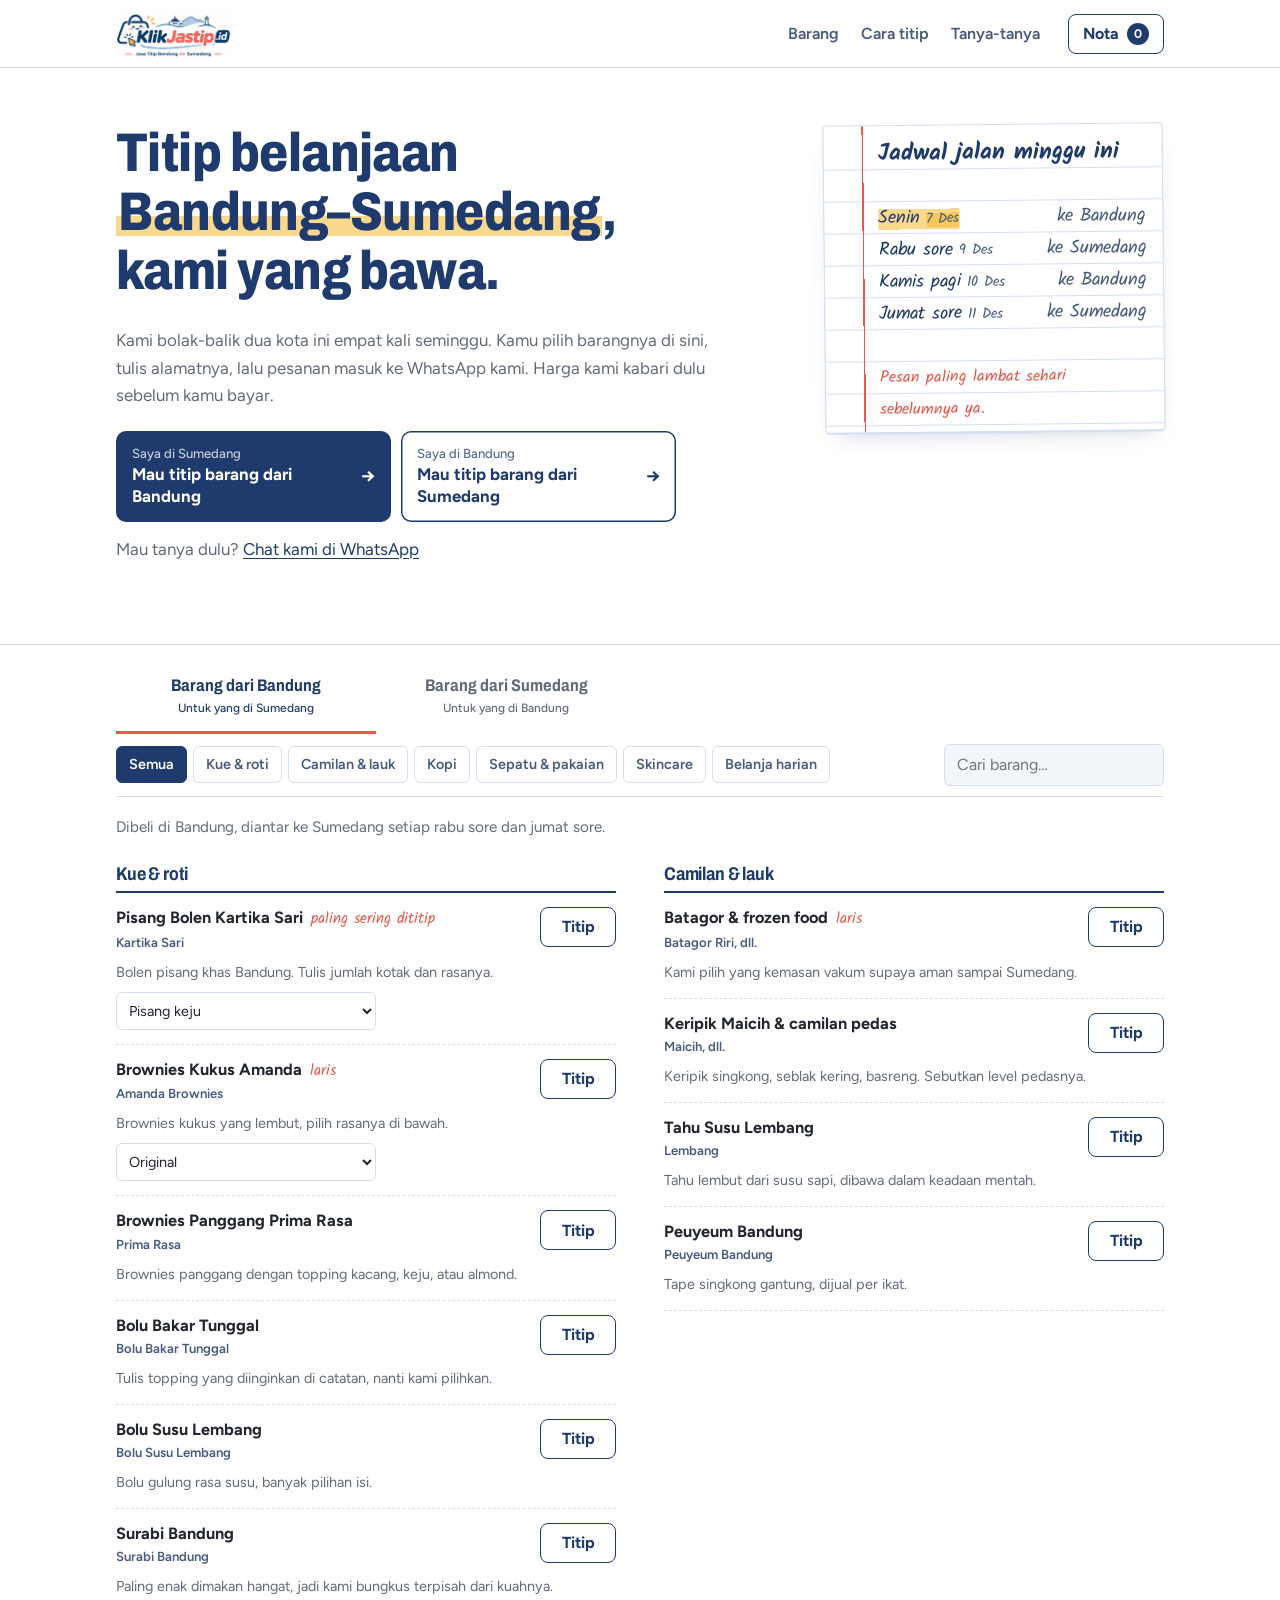
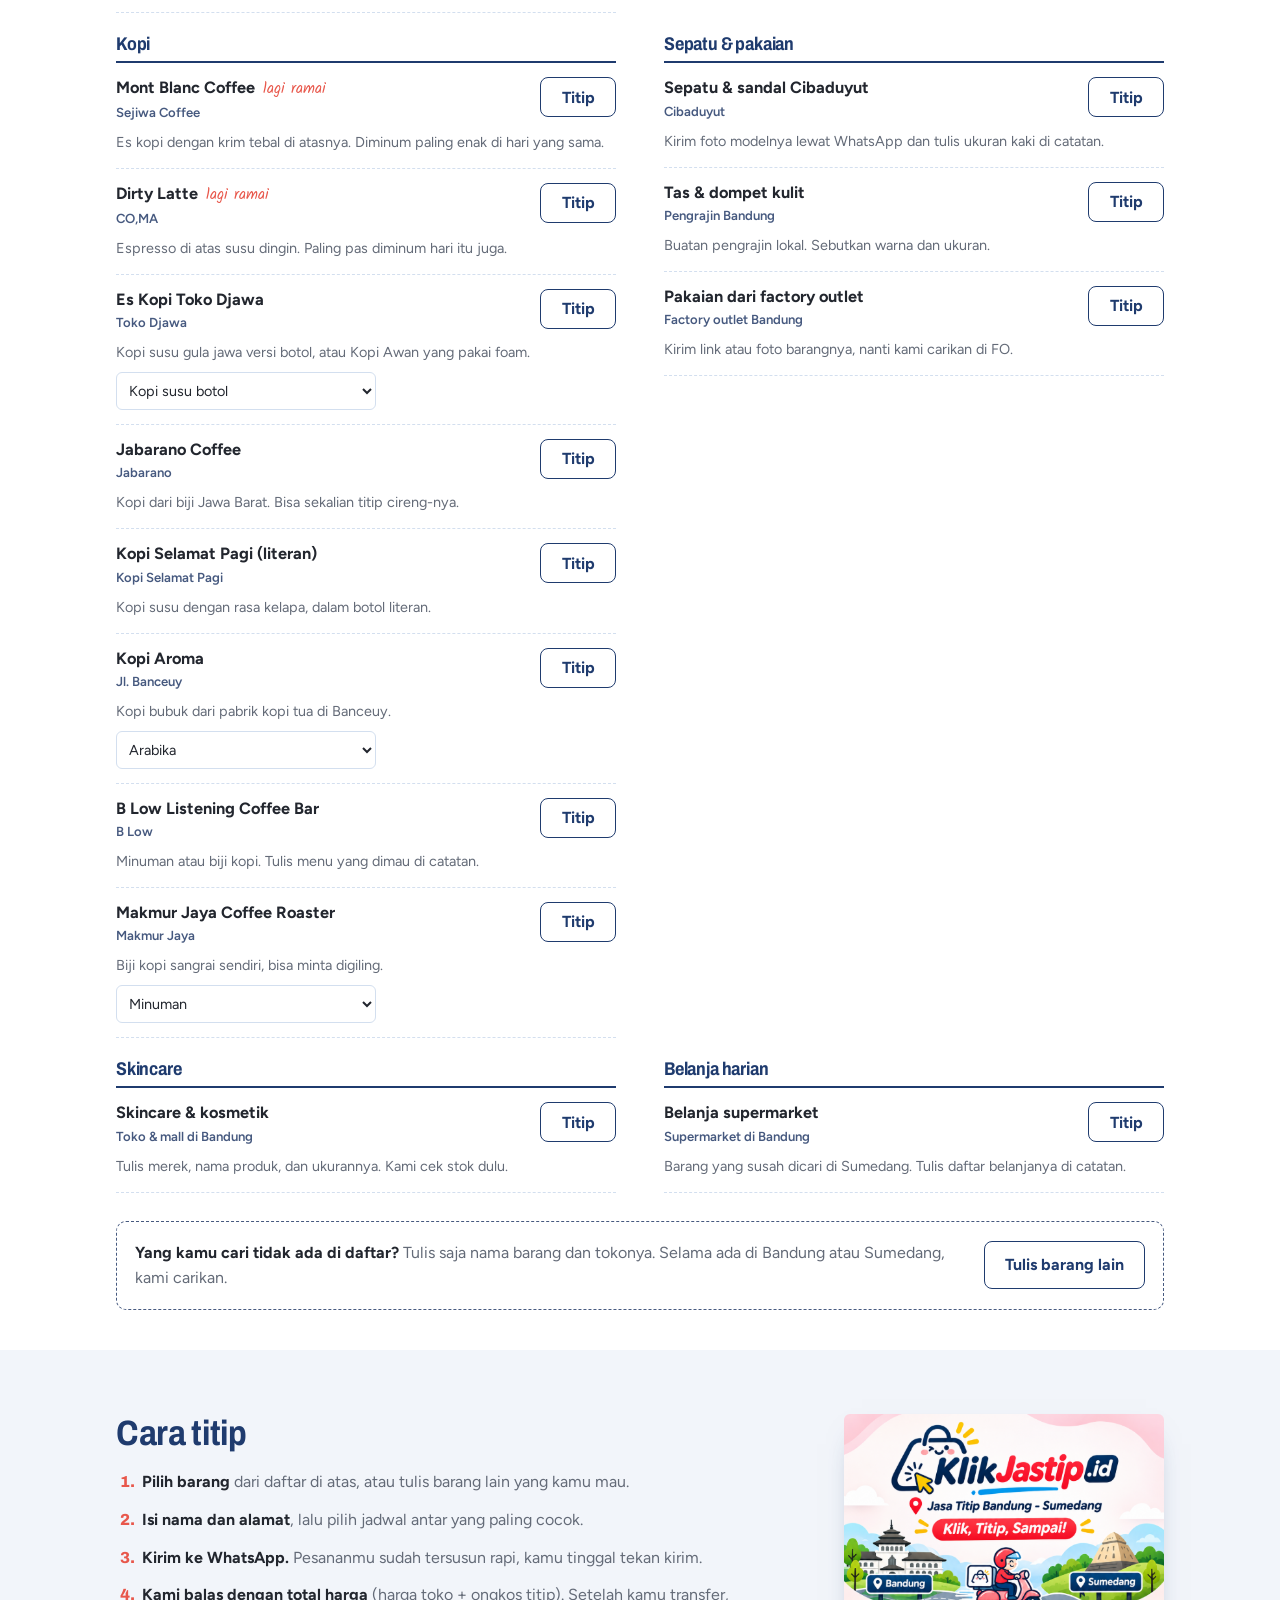
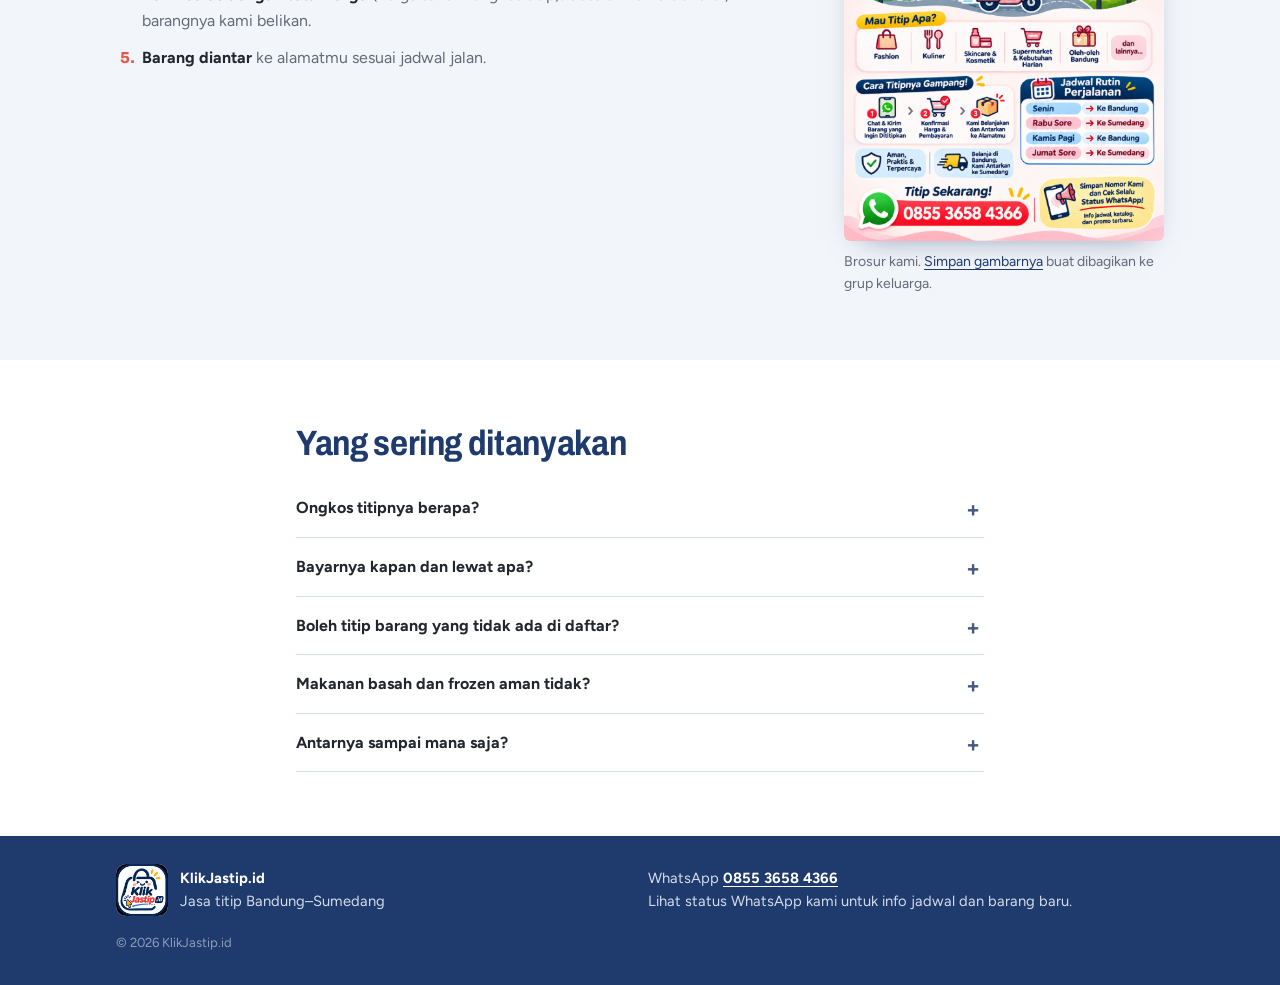
==== commit bf699566: "udapte indexnya" ====
--- a/index.html
+++ b/index.html
@@ -3,362 +3,249 @@
 <head>
   <meta charset="utf-8">
   <meta name="viewport" content="width=device-width, initial-scale=1, viewport-fit=cover">
-  <title>KlikJastip.id — Jasa Titip Bandung ⇄ Sumedang</title>
-  <meta name="description" content="KlikJastip.id: jasa titip belanja Bandung ⇄ Sumedang. Bolen Kartika Sari, Brownies Amanda, kopi viral Bandung, Tahu Sumedang, Ubi Cilembu, dan lainnya. Klik, Titip, Sampai!">
-  <meta name="theme-color" content="#1C3A6B">
-  <meta property="og:title" content="KlikJastip.id — Jasa Titip Bandung ⇄ Sumedang">
-  <meta property="og:description" content="Klik, Titip, Sampai! Pilih produk, isi form, pesanan langsung terkirim ke WhatsApp.">
+  <title>KlikJastip.id · Titip belanja Bandung–Sumedang</title>
+  <meta name="description" content="Titip oleh-oleh dan belanjaan antara Bandung dan Sumedang. Pilih barangnya, isi alamat, pesanan masuk ke WhatsApp KlikJastip.">
+  <meta name="theme-color" content="#1F3B6E">
+  <meta property="og:title" content="KlikJastip.id · Titip belanja Bandung–Sumedang">
+  <meta property="og:description" content="Bolen, brownies, kopi Bandung ke Sumedang. Tahu, ubi Cilembu, opak ke Bandung. Pesan lewat WhatsApp.">
   <meta property="og:image" content="assets/img/logo.png">
   <link rel="icon" type="image/png" sizes="32x32" href="assets/img/favicon-32.png">
   <link rel="apple-touch-icon" href="assets/img/icon-192.png">
   <link rel="manifest" href="manifest.webmanifest">
   <link rel="preconnect" href="https://fonts.googleapis.com">
   <link rel="preconnect" href="https://fonts.gstatic.com" crossorigin>
-  <link href="https://fonts.googleapis.com/css2?family=Baloo+2:wght@600;700;800&family=Nunito:wght@400;600;700;800&display=swap" rel="stylesheet">
+  <link href="https://fonts.googleapis.com/css2?family=Archivo:wdth,wght@75..100,500..800&family=Figtree:wght@400;500;600;700&family=Kalam:wght@400;700&display=swap" rel="stylesheet">
   <link rel="stylesheet" href="assets/css/style.css">
 </head>
 <body>
 
-<!-- ============ HEADER ============ -->
-<header class="header" id="top">
-  <div class="container header__inner">
-    <a href="#top" class="header__logo" aria-label="KlikJastip.id beranda">
+<header class="top">
+  <div class="wrap top__in">
+    <a href="#" class="top__logo" aria-label="KlikJastip.id, ke atas">
       <img src="assets/img/logo-sm.png" alt="KlikJastip.id" width="480" height="206">
     </a>
-    <nav class="nav" aria-label="Navigasi utama">
-      <a href="#katalog">Katalog</a>
-      <a href="#cara">Cara Titip</a>
-      <a href="#jadwal">Jadwal</a>
-      <a href="#faq">FAQ</a>
+    <nav class="top__nav" aria-label="Menu">
+      <a href="#barang">Barang</a>
+      <a href="#cara">Cara titip</a>
+      <a href="#tanya">Tanya-tanya</a>
     </nav>
-    <button class="cart-btn" type="button" data-open-cart aria-label="Buka keranjang titipan">
-      <svg viewBox="0 0 24 24" aria-hidden="true"><path d="M6 7V6a6 6 0 0 1 12 0v1h2.2a1 1 0 0 1 1 1.1l-1.3 12A2 2 0 0 1 17.9 22H6.1a2 2 0 0 1-2-1.9L2.8 8.1A1 1 0 0 1 3.8 7H6Zm2 0h8V6a4 4 0 0 0-8 0v1Z"/></svg>
-      <span class="cart-btn__count" data-cart-count>0</span>
+    <button type="button" class="top__nota" data-open-cart>
+      Nota <span data-cart-count>0</span>
     </button>
   </div>
 </header>
 
 <main>
-  <!-- ============ HERO ============ -->
-  <section class="hero">
-    <div class="container hero__inner">
-      <div class="hero__text">
-        <span class="pill pill--pin">📍 Jasa Titip Bandung ⇄ Sumedang</span>
-        <h1>Klik, Titip, <span class="hl">Sampai!</span></h1>
-        <p class="hero__lead">Mau oleh-oleh Bandung tapi tinggal di Sumedang? Kangen Tahu Sumedang tapi lagi di Bandung? Pilih produknya di sini, isi form, dan pesananmu langsung terkirim ke WhatsApp kami.</p>
-        <div class="hero__cta">
-          <a href="#katalog" class="btn btn--primary btn--lg">Mulai Titip 🛍️</a>
-          <a href="#" class="btn btn--ghost btn--lg" data-wa-direct>
-            <svg class="ico-wa" viewBox="0 0 24 24" aria-hidden="true"><path d="M12 2a10 10 0 0 0-8.6 15.1L2 22l5-1.3A10 10 0 1 0 12 2Zm5.8 14.2c-.2.7-1.4 1.3-2 1.4-.5.1-1.2.1-1.9-.1-.4-.1-1-.3-1.7-.6-3-1.3-4.9-4.3-5.1-4.5-.1-.2-1.2-1.6-1.2-3s.8-2.2 1-2.5c.3-.3.6-.4.8-.4h.6c.2 0 .4 0 .6.5l.9 2.1c.1.2.1.3 0 .5l-.3.5-.4.5c-.1.1-.3.3-.1.6.2.3.8 1.3 1.7 2.1 1.2 1 2.1 1.3 2.4 1.5.3.1.5.1.6-.1l.9-1c.2-.3.4-.2.7-.1l2 1c.3.1.5.2.5.3.1.1.1.6-.1 1.3Z"/></svg>
-            Chat Admin
-          </a>
-        </div>
-        <ul class="hero__trust">
-          <li>✅ Aman & Terpercaya</li>
-          <li>📦 Dikemas Rapi</li>
-          <li>🗓️ Jalan 4× Seminggu</li>
-        </ul>
-      </div>
-
-      <div class="route-visual" aria-hidden="true">
-        <div class="route-visual__card">
-          <div class="route-visual__city">
-            <span class="city-pin">📍</span>
-            <strong>Bandung</strong>
-            <small>Kota Kembang</small>
-          </div>
-          <div class="route-visual__road">
-            <span class="road-line"></span>
-            <span class="scooter">🛵</span>
-          </div>
-          <div class="route-visual__city">
-            <span class="city-pin">📍</span>
-            <strong>Sumedang</strong>
-            <small>Kota Tahu</small>
-          </div>
-        </div>
-        <div class="next-trip" data-next-trip></div>
-      </div>
-    </div>
-  </section>
-
-  <!-- ============ RUTE ============ -->
-  <section class="section section--tight" id="rute">
-    <div class="container">
-      <div class="route-cards">
-        <button class="route-card route-card--bdg" type="button" data-route-pick="bdg-smd">
-          <span class="route-card__tag">Rute 01</span>
-          <h3>Bandung → Sumedang</h3>
-          <p><strong>Bandung Shopping.</strong> Bolen Kartika Sari, Brownies Amanda, batagor, keripik Maicih, Cibaduyut, skincare & belanja supermarket.</p>
-          <span class="route-card__go">Lihat produk →</span>
-        </button>
-        <button class="route-card route-card--smd" type="button" data-route-pick="smd-bdg">
-          <span class="route-card__tag">Rute 02</span>
-          <h3>Sumedang → Bandung</h3>
-          <p><strong>Sumedang Local Picks.</strong> Tahu Sumedang, Ubi Cilembu, Opak Ketan, Keripik Ubi, Kopi Sumedang, Bolu Aren & Sale Pisang.</p>
-          <span class="route-card__go">Lihat produk →</span>
-        </button>
-      </div>
-    </div>
-  </section>
-
-  <!-- ============ KATALOG ============ -->
-  <section class="section catalog" id="katalog">
-    <div class="container">
-      <div class="section__head">
-        <span class="eyebrow">Katalog Titipan</span>
-        <h2>Mau Titip Apa Hari Ini?</h2>
-        <p>Harga mengikuti harga toko + biaya jastip, dikonfirmasi admin via WhatsApp sebelum kamu bayar.</p>
-      </div>
-
-      <div class="filters" data-filters>
-        <div class="seg" role="tablist" aria-label="Pilih rute">
-          <button class="seg__btn" type="button" role="tab" data-route="all">Semua Rute</button>
-          <button class="seg__btn" type="button" role="tab" data-route="bdg-smd">Bdg → Smd</button>
-          <button class="seg__btn" type="button" role="tab" data-route="smd-bdg">Smd → Bdg</button>
-        </div>
-        <label class="search">
-          <svg viewBox="0 0 24 24" aria-hidden="true"><path d="M10 2a8 8 0 0 1 6.3 12.9l5.4 5.4-1.4 1.4-5.4-5.4A8 8 0 1 1 10 2Zm0 2a6 6 0 1 0 0 12 6 6 0 0 0 0-12Z"/></svg>
-          <input type="search" placeholder="Cari bolen, tahu, kopi…" data-search aria-label="Cari produk">
-        </label>
-        <div class="chips" data-chips></div>
-      </div>
-
-      <div class="grid" data-grid></div>
-      <p class="empty" data-empty hidden>Produk tidak ditemukan. Tenang, kamu tetap bisa <button type="button" class="link" data-open-custom>titip barang lain</button> 😉</p>
-
-      <div class="custom-cta">
-        <div>
-          <h3>Barang yang kamu cari tidak ada?</h3>
-          <p>Titip apa saja dari Bandung atau Sumedang — tulis nama barang & tokonya, kami carikan.</p>
-        </div>
-        <button class="btn btn--accent" type="button" data-open-custom>+ Titip Barang Lain</button>
-      </div>
-    </div>
-  </section>
-
-  <!-- ============ CARA TITIP ============ -->
-  <section class="section section--soft" id="cara">
-    <div class="container">
-      <div class="section__head">
-        <span class="eyebrow">Gampang Banget</span>
-        <h2>Cara Titipnya</h2>
-      </div>
-      <ol class="steps">
-        <li class="step">
-          <span class="step__num">1</span>
-          <span class="step__ico">🛍️</span>
-          <h3>Pilih Produk</h3>
-          <p>Klik <b>+ Titip</b> pada produk yang kamu mau, atau tambahkan barang lain sendiri.</p>
-        </li>
-        <li class="step">
-          <span class="step__num">2</span>
-          <span class="step__ico">📝</span>
-          <h3>Isi Form</h3>
-          <p>Lengkapi nama, alamat, dan pilih jadwal pengantaran yang kamu inginkan.</p>
-        </li>
-        <li class="step">
-          <span class="step__num">3</span>
-          <span class="step__ico">💬</span>
-          <h3>Kirim ke WhatsApp</h3>
-          <p>Pesanan otomatis tersusun rapi di WhatsApp. Admin konfirmasi harga & pembayaran.</p>
-        </li>
-        <li class="step">
-          <span class="step__num">4</span>
-          <span class="step__ico">🛵</span>
-          <h3>Barang Sampai</h3>
-          <p>Kami belanjakan dan antarkan ke alamatmu sesuai jadwal perjalanan.</p>
-        </li>
-      </ol>
-    </div>
-  </section>
-
-  <!-- ============ JADWAL ============ -->
-  <section class="section" id="jadwal">
-    <div class="container jadwal">
-      <div class="jadwal__info">
-        <span class="eyebrow">Jadwal Rutin</span>
-        <h2>Jadwal Perjalanan</h2>
-        <p>Kami bolak-balik Bandung ⇄ Sumedang setiap minggu. Pesan paling lambat <b>H-1 sebelum jadwal</b> supaya kebagian slot belanja.</p>
-        <ul class="sched" data-schedule></ul>
-        <div class="tip">
-          📲 <span>Simpan nomor <b data-wa-display>0855 3658 4366</b> dan cek selalu <b>Status WhatsApp</b> kami untuk info jadwal, katalog, dan promo terbaru.</span>
-        </div>
-      </div>
-      <figure class="poster">
-        <img src="assets/img/poster.png" alt="Brosur KlikJastip.id: kategori titipan, cara titip, dan jadwal rutin perjalanan" loading="lazy" width="493" height="658">
-        <figcaption><a href="assets/img/poster.png" download="Brosur-KlikJastip.png">⬇️ Unduh brosur</a></figcaption>
+  <!-- Pembuka -->
+  <section class="intro">
+    <div class="wrap intro__in">
+      <div class="intro__text">
+        <h1>Titip belanjaan <mark>Bandung–Sumedang</mark>, kami yang bawa.</h1>
+        <p>Kami bolak-balik dua kota ini empat kali seminggu. Kamu pilih barangnya di sini, tulis alamatnya, lalu pesanan masuk ke WhatsApp kami. Harga kami kabari dulu sebelum kamu bayar.</p>
+
+        <div class="pick">
+          <button type="button" class="pick__btn" data-route-pick="bdg-smd">
+            <small>Saya di Sumedang</small>
+            Mau titip barang dari Bandung
+          </button>
+          <button type="button" class="pick__btn" data-route-pick="smd-bdg">
+            <small>Saya di Bandung</small>
+            Mau titip barang dari Sumedang
+          </button>
+        </div>
+        <p class="intro__alt">Mau tanya dulu? <a href="#" data-wa-direct>Chat kami di WhatsApp</a></p>
+      </div>
+
+      <aside class="page" aria-labelledby="jadwal-title">
+        <h2 id="jadwal-title" class="hand">Jadwal jalan minggu ini</h2>
+        <ul class="trips" data-schedule></ul>
+        <p class="hand page__note">Pesan paling lambat sehari sebelumnya ya.</p>
+      </aside>
+    </div>
+  </section>
+
+  <!-- Katalog -->
+  <section class="catalog" id="barang">
+    <div class="wrap">
+      <div class="bar" data-bar>
+        <div class="tabs" role="tablist" aria-label="Arah titipan" data-tabs></div>
+        <div class="bar__row">
+          <div class="cats" data-cats></div>
+          <label class="find">
+            <span class="sr">Cari barang</span>
+            <input type="search" placeholder="Cari barang…" data-search>
+          </label>
+        </div>
+      </div>
+
+      <p class="catalog__lead" data-lead></p>
+      <div data-list></div>
+
+      <div class="other">
+        <p><b>Yang kamu cari tidak ada di daftar?</b> Tulis saja nama barang dan tokonya. Selama ada di Bandung atau Sumedang, kami carikan.</p>
+        <button type="button" class="btn btn--line" data-open-custom>Tulis barang lain</button>
+      </div>
+    </div>
+  </section>
+
+  <!-- Cara titip -->
+  <section class="how" id="cara">
+    <div class="wrap how__in">
+      <div>
+        <h2>Cara titip</h2>
+        <ol class="how__list">
+          <li><b>Pilih barang</b> dari daftar di atas, atau tulis barang lain yang kamu mau.</li>
+          <li><b>Isi nama dan alamat</b>, lalu pilih jadwal antar yang paling cocok.</li>
+          <li><b>Kirim ke WhatsApp.</b> Pesananmu sudah tersusun rapi, kamu tinggal tekan kirim.</li>
+          <li><b>Kami balas dengan total harga</b> (harga toko + ongkos titip). Setelah kamu transfer, barangnya kami belikan.</li>
+          <li><b>Barang diantar</b> ke alamatmu sesuai jadwal jalan.</li>
+        </ol>
+      </div>
+      <figure class="flyer">
+        <img src="assets/img/poster.png" alt="Brosur KlikJastip.id berisi kategori titipan, cara titip, dan jadwal rutin" loading="lazy" width="493" height="658">
+        <figcaption>Brosur kami. <a href="assets/img/poster.png" download="Brosur-KlikJastip.png">Simpan gambarnya</a> buat dibagikan ke grup keluarga.</figcaption>
       </figure>
     </div>
   </section>
 
-  <!-- ============ FAQ ============ -->
-  <section class="section section--soft" id="faq">
-    <div class="container faq">
-      <div class="section__head">
-        <span class="eyebrow">FAQ</span>
-        <h2>Pertanyaan yang Sering Ditanya</h2>
-      </div>
-      <details>
-        <summary>Berapa harga dan biaya jastipnya?</summary>
-        <p>Harga produk mengikuti harga di toko, ditambah biaya jastip & ongkir sesuai jumlah dan alamat. Admin akan mengirim total biayanya lewat WhatsApp sebelum kamu membayar.</p>
-      </details>
-      <details>
-        <summary>Kapan saya harus bayar?</summary>
-        <p>Setelah admin mengonfirmasi ketersediaan barang dan total harga. Pembayaran bisa via transfer bank atau e-wallet (detail dikirim admin).</p>
-      </details>
-      <details>
-        <summary>Bisa titip barang yang tidak ada di katalog?</summary>
-        <p>Bisa! Klik <b>Titip Barang Lain</b>, tulis nama barang, toko/lokasi, dan detailnya. Kirim juga foto atau link produknya via WhatsApp agar tidak salah beli.</p>
-      </details>
-      <details>
-        <summary>Apakah makanan basah & frozen aman?</summary>
-        <p>Makanan dikemas rapi dan dibawa sesuai jadwal perjalanan supaya tetap segar. Untuk frozen food kami sarankan memilih produk yang dikemas vakum.</p>
-      </details>
-      <details>
-        <summary>Area mana saja yang dilayani?</summary>
-        <p>Area Kota Bandung dan Kabupaten Sumedang. Untuk alamat di luar area tersebut, tanyakan dulu ke admin ya.</p>
-      </details>
-    </div>
-  </section>
-
-  <!-- ============ CTA ============ -->
-  <section class="section">
-    <div class="container">
-      <div class="final-cta">
-        <div>
-          <h2>Titip Sekarang!</h2>
-          <p>Admin siap membantu kamu belanja Bandung ⇄ Sumedang.</p>
-        </div>
-        <a href="#" class="btn btn--wa btn--lg" data-wa-direct>
-          <svg class="ico-wa" viewBox="0 0 24 24" aria-hidden="true"><path d="M12 2a10 10 0 0 0-8.6 15.1L2 22l5-1.3A10 10 0 1 0 12 2Zm5.8 14.2c-.2.7-1.4 1.3-2 1.4-.5.1-1.2.1-1.9-.1-.4-.1-1-.3-1.7-.6-3-1.3-4.9-4.3-5.1-4.5-.1-.2-1.2-1.6-1.2-3s.8-2.2 1-2.5c.3-.3.6-.4.8-.4h.6c.2 0 .4 0 .6.5l.9 2.1c.1.2.1.3 0 .5l-.3.5-.4.5c-.1.1-.3.3-.1.6.2.3.8 1.3 1.7 2.1 1.2 1 2.1 1.3 2.4 1.5.3.1.5.1.6-.1l.9-1c.2-.3.4-.2.7-.1l2 1c.3.1.5.2.5.3.1.1.1.6-.1 1.3Z"/></svg>
-          <span data-wa-display>0855 3658 4366</span>
-        </a>
-      </div>
+  <!-- Tanya-tanya -->
+  <section class="faq" id="tanya">
+    <div class="wrap faq__in">
+      <h2>Yang sering ditanyakan</h2>
+      <details>
+        <summary>Ongkos titipnya berapa?</summary>
+        <p>Tergantung jumlah dan ukuran barang, juga jarak alamatmu. Setelah pesananmu masuk, kami kirim rinciannya: harga di toko, ongkos titip, dan ongkir. Kamu baru bayar kalau sudah setuju.</p>
+      </details>
+      <details>
+        <summary>Bayarnya kapan dan lewat apa?</summary>
+        <p>Setelah kami konfirmasi stok dan totalnya. Nomor rekening atau e-wallet kami kirim lewat WhatsApp.</p>
+      </details>
+      <details>
+        <summary>Boleh titip barang yang tidak ada di daftar?</summary>
+        <p>Boleh. Tekan "Tulis barang lain", isi nama barang dan tokonya. Kalau bisa, kirim juga foto atau link-nya supaya kami tidak salah beli.</p>
+      </details>
+      <details>
+        <summary>Makanan basah dan frozen aman tidak?</summary>
+        <p>Kami belikan sedekat mungkin dengan jam berangkat dan langsung diantar. Untuk frozen food, pilih yang kemasannya vakum.</p>
+      </details>
+      <details>
+        <summary>Antarnya sampai mana saja?</summary>
+        <p>Kota Bandung dan Kabupaten Sumedang. Alamat di luar itu tanyakan dulu ke kami.</p>
+      </details>
     </div>
   </section>
 </main>
 
-<footer class="footer">
-  <div class="container footer__inner">
-    <img src="assets/img/icon-192.png" alt="" width="64" height="63" loading="lazy">
+<footer class="foot">
+  <div class="wrap foot__in">
     <div>
-      <strong>KlikJastip.id</strong>
-      <p>Jasa Titip Bandung ⇄ Sumedang · Klik, Titip, Sampai!</p>
-    </div>
-    <p class="footer__copy">© <span data-year></span> KlikJastip.id</p>
+      <img src="assets/img/icon-192.png" alt="" width="56" height="55" loading="lazy">
+      <p><b>KlikJastip.id</b><br>Jasa titip Bandung–Sumedang</p>
+    </div>
+    <p>WhatsApp <a href="#" data-wa-direct data-wa-display>0855 3658 4366</a><br>Lihat status WhatsApp kami untuk info jadwal dan barang baru.</p>
+    <p class="foot__copy">© <span data-year></span> KlikJastip.id</p>
   </div>
 </footer>
 
-<!-- ============ FLOATING CART BAR (mobile) ============ -->
-<div class="cartbar" data-cartbar hidden>
-  <button type="button" class="cartbar__btn" data-open-cart>
-    <span class="cartbar__count"><b data-cart-count>0</b> barang</span>
-    <span class="cartbar__label">Lanjut Pesan →</span>
+<!-- Bar bawah (HP) -->
+<div class="dock" data-dock hidden>
+  <button type="button" class="dock__btn" data-open-cart>
+    <span><b data-cart-count>0</b> barang di nota</span>
+    <span>Lanjut isi alamat</span>
   </button>
 </div>
 
-<!-- ============ CART / CHECKOUT DRAWER ============ -->
-<div class="drawer" data-drawer aria-hidden="true">
-  <div class="drawer__backdrop" data-close-cart></div>
-  <section class="drawer__panel" role="dialog" aria-modal="true" aria-labelledby="drawer-title">
-    <header class="drawer__head">
-      <span class="drawer__grip" aria-hidden="true"></span>
-      <h2 id="drawer-title">Daftar Titipan</h2>
-      <button type="button" class="icon-btn" data-close-cart aria-label="Tutup">✕</button>
-    </header>
-
-    <div class="drawer__body">
-      <div data-cart-items></div>
-      <button type="button" class="btn btn--outline btn--block" data-open-custom>+ Titip Barang Lain</button>
+<!-- Nota + form -->
+<div class="sheet" data-drawer aria-hidden="true">
+  <div class="sheet__shade" data-close-cart></div>
+  <section class="sheet__panel" role="dialog" aria-modal="true" aria-labelledby="nota-title">
+    <div class="sheet__head">
+      <h2 id="nota-title">Nota titipan</h2>
+      <button type="button" class="x" data-close-cart aria-label="Tutup nota">Tutup</button>
+    </div>
+
+    <div class="sheet__body">
+      <div class="nota">
+        <div data-cart-items></div>
+        <button type="button" class="nota__add" data-open-custom>+ tulis barang lain</button>
+      </div>
 
       <form class="form" data-form novalidate>
-        <h3 class="form__title">Data Pemesan</h3>
-
-        <div class="field">
-          <label for="f-name">Nama lengkap *</label>
-          <input id="f-name" name="fullname" autocomplete="name" required placeholder="Contoh: Siti Nurhaliza">
-        </div>
-        <div class="field">
-          <label for="f-phone">Nomor WhatsApp *</label>
-          <input id="f-phone" name="phone" type="tel" inputmode="tel" autocomplete="tel" required placeholder="08xx xxxx xxxx">
-        </div>
-        <div class="field">
-          <label for="f-address">Alamat pengantaran *</label>
-          <textarea id="f-address" name="address" rows="3" autocomplete="street-address" required placeholder="Jalan, No. rumah, RT/RW, Kelurahan, Kecamatan"></textarea>
-        </div>
-        <div class="field" data-field-schedule></div>
-        <div class="field">
-          <label for="f-delivery">Metode terima barang</label>
+        <h3>Diantar ke siapa?</h3>
+        <div class="f">
+          <label for="f-name">Nama</label>
+          <input id="f-name" name="fullname" autocomplete="name" required>
+        </div>
+        <div class="f">
+          <label for="f-phone">Nomor WhatsApp</label>
+          <input id="f-phone" name="phone" type="tel" inputmode="tel" autocomplete="tel" required placeholder="08…">
+        </div>
+        <div class="f">
+          <label for="f-address">Alamat lengkap</label>
+          <textarea id="f-address" name="address" rows="3" autocomplete="street-address" required placeholder="Jalan, nomor rumah, RT/RW, kelurahan, kecamatan"></textarea>
+        </div>
+        <div data-field-schedule></div>
+        <div class="f">
+          <label for="f-delivery">Terima barangnya</label>
           <select id="f-delivery" name="delivery">
             <option>Diantar ke alamat</option>
-            <option>Ambil di titik temu (COD)</option>
+            <option>Ketemuan di titik yang disepakati</option>
           </select>
         </div>
-        <div class="field">
-          <label for="f-note">Catatan tambahan</label>
-          <textarea id="f-note" name="note" rows="2" placeholder="Misal: budget maks, patokan rumah, jam bisa dihubungi"></textarea>
-        </div>
-
-        <p class="form__hint">Harga & ongkir akan dikonfirmasi admin di WhatsApp. Belum ada pembayaran di tahap ini.</p>
-        <p class="form__error" data-form-error role="alert" hidden></p>
-
-        <button type="submit" class="btn btn--wa btn--block btn--lg">
-          <svg class="ico-wa" viewBox="0 0 24 24" aria-hidden="true"><path d="M12 2a10 10 0 0 0-8.6 15.1L2 22l5-1.3A10 10 0 1 0 12 2Zm5.8 14.2c-.2.7-1.4 1.3-2 1.4-.5.1-1.2.1-1.9-.1-.4-.1-1-.3-1.7-.6-3-1.3-4.9-4.3-5.1-4.5-.1-.2-1.2-1.6-1.2-3s.8-2.2 1-2.5c.3-.3.6-.4.8-.4h.6c.2 0 .4 0 .6.5l.9 2.1c.1.2.1.3 0 .5l-.3.5-.4.5c-.1.1-.3.3-.1.6.2.3.8 1.3 1.7 2.1 1.2 1 2.1 1.3 2.4 1.5.3.1.5.1.6-.1l.9-1c.2-.3.4-.2.7-.1l2 1c.3.1.5.2.5.3.1.1.1.6-.1 1.3Z"/></svg>
-          Kirim Pesanan via WhatsApp
-        </button>
+        <div class="f">
+          <label for="f-note">Catatan <span class="opt">boleh dikosongkan</span></label>
+          <textarea id="f-note" name="note" rows="2" placeholder="Patokan rumah, jam bisa dihubungi, batas budget"></textarea>
+        </div>
+
+        <p class="form__err" data-form-error role="alert" hidden></p>
+        <button type="submit" class="btn btn--wa">Kirim pesanan ke WhatsApp</button>
+        <p class="form__small">Belum ada pembayaran di sini. Kami balas dulu dengan total harganya.</p>
 
         <div class="sent" data-sent hidden>
-          <b>📲 Pesanan sudah dibuka di WhatsApp.</b>
-          <p>Pastikan kamu menekan tombol <b>Kirim</b> di WhatsApp ya. WhatsApp tidak terbuka? Tekan tombol hijau di atas sekali lagi.</p>
-          <button type="button" class="btn btn--outline btn--block" data-clear-cart>Selesai &amp; kosongkan daftar titipan</button>
+          <p><b>WhatsApp sudah terbuka.</b> Jangan lupa tekan kirim di sana. Kalau WhatsApp tidak terbuka, tekan tombol hijau sekali lagi.</p>
+          <button type="button" class="btn btn--line" data-clear-cart>Sudah terkirim, kosongkan nota</button>
         </div>
       </form>
     </div>
   </section>
 </div>
 
-<!-- ============ CUSTOM ITEM MODAL ============ -->
-<div class="modal" data-custom-modal aria-hidden="true">
-  <div class="modal__backdrop" data-close-custom></div>
-  <form class="modal__panel" data-custom-form role="dialog" aria-modal="true" aria-labelledby="custom-title" novalidate>
-    <header class="drawer__head">
-      <h2 id="custom-title">Titip Barang Lain</h2>
-      <button type="button" class="icon-btn" data-close-custom aria-label="Tutup">✕</button>
-    </header>
-    <div class="field">
-      <label>Rute *</label>
-      <div class="seg seg--full">
-        <label class="seg__radio"><input type="radio" name="route" value="bdg-smd" checked><span>Bandung → Sumedang</span></label>
-        <label class="seg__radio"><input type="radio" name="route" value="smd-bdg"><span>Sumedang → Bandung</span></label>
-      </div>
-    </div>
-    <div class="field">
-      <label for="c-name">Nama barang *</label>
-      <input id="c-name" name="item" required placeholder="Contoh: Serum Somethinc 20ml">
-    </div>
-    <div class="field">
-      <label for="c-store">Toko / lokasi beli</label>
-      <input id="c-store" name="store" placeholder="Contoh: Paris Van Java / Cibaduyut">
-    </div>
-    <div class="field field--row">
-      <div>
-        <label for="c-qty">Jumlah</label>
-        <input id="c-qty" name="qty" type="number" min="1" value="1" inputmode="numeric">
-      </div>
-      <div>
-        <label for="c-note">Detail (ukuran/warna/varian)</label>
-        <input id="c-note" name="note" placeholder="Opsional">
-      </div>
-    </div>
-    <button type="submit" class="btn btn--primary btn--block btn--lg">Tambahkan ke Titipan</button>
+<!-- Barang lain -->
+<div class="sheet sheet--small" data-custom-modal aria-hidden="true">
+  <div class="sheet__shade" data-close-custom></div>
+  <form class="sheet__panel" data-custom-form role="dialog" aria-modal="true" aria-labelledby="custom-title" novalidate>
+    <div class="sheet__head">
+      <h2 id="custom-title">Tulis barang lain</h2>
+      <button type="button" class="x" data-close-custom aria-label="Tutup">Tutup</button>
+    </div>
+    <div class="sheet__body">
+      <fieldset class="f">
+        <legend>Dibeli di mana?</legend>
+        <label class="radio"><input type="radio" name="route" value="bdg-smd" checked> Di Bandung, antar ke Sumedang</label>
+        <label class="radio"><input type="radio" name="route" value="smd-bdg"> Di Sumedang, antar ke Bandung</label>
+      </fieldset>
+      <div class="f">
+        <label for="c-name">Nama barang</label>
+        <input id="c-name" name="item" required placeholder="mis. Serum Somethinc 20 ml">
+      </div>
+      <div class="f">
+        <label for="c-store">Toko atau tempat beli <span class="opt">kalau tahu</span></label>
+        <input id="c-store" name="store" placeholder="mis. Paris Van Java">
+      </div>
+      <div class="f f--two">
+        <div>
+          <label for="c-qty">Jumlah</label>
+          <input id="c-qty" name="qty" type="number" min="1" value="1" inputmode="numeric">
+        </div>
+        <div>
+          <label for="c-note">Ukuran, warna, varian</label>
+          <input id="c-note" name="note">
+        </div>
+      </div>
+      <button type="submit" class="btn btn--ink">Masukkan ke nota</button>
+    </div>
   </form>
 </div>
-
-<!-- Floating WhatsApp (desktop) -->
-<a href="#" class="fab-wa" data-wa-direct aria-label="Chat WhatsApp KlikJastip">
-  <svg viewBox="0 0 24 24" aria-hidden="true"><path d="M12 2a10 10 0 0 0-8.6 15.1L2 22l5-1.3A10 10 0 1 0 12 2Zm5.8 14.2c-.2.7-1.4 1.3-2 1.4-.5.1-1.2.1-1.9-.1-.4-.1-1-.3-1.7-.6-3-1.3-4.9-4.3-5.1-4.5-.1-.2-1.2-1.6-1.2-3s.8-2.2 1-2.5c.3-.3.6-.4.8-.4h.6c.2 0 .4 0 .6.5l.9 2.1c.1.2.1.3 0 .5l-.3.5-.4.5c-.1.1-.3.3-.1.6.2.3.8 1.3 1.7 2.1 1.2 1 2.1 1.3 2.4 1.5.3.1.5.1.6-.1l.9-1c.2-.3.4-.2.7-.1l2 1c.3.1.5.2.5.3.1.1.1.6-.1 1.3Z"/></svg>
-</a>
 
 <div class="toast" data-toast role="status" aria-live="polite"></div>
 
--- a/assets/css/style.css
+++ b/assets/css/style.css
@@ -1,426 +1,253 @@
-/* ================= KlikJastip.id ================= */
+/* KlikJastip.id
+ * Ide visual: catatan si jastiper. Kertas buku tulis (garis biru, margin merah)
+ * hanya muncul di dua tempat: jadwal jalan dan nota titipan.
+ */
 :root {
-  --navy: #1C3A6B;
-  --navy-2: #2B4E8A;
-  --coral: #EF5B4F;
-  --coral-d: #D9443A;
-  --yellow: #F6B21A;
-  --sky: #6E9BD8;
-  --sky-l: #E7EFFA;
-  --pink: #FFF1F2;
-  --pink-2: #FDE2E4;
-  --wa: #25D366;
-  --wa-d: #1DA851;
-  --ink: #1B2440;
-  --muted: #5D6785;
-  --line: #E6E9F2;
-  --bg: #FFFFFF;
-  --card: #FFFFFF;
-  --radius: 18px;
-  --radius-sm: 12px;
-  --shadow: 0 6px 24px rgba(28, 58, 107, .08);
-  --shadow-lg: 0 18px 48px rgba(28, 58, 107, .18);
-  --header-h: 64px;
-  --font-head: "Baloo 2", "Nunito", system-ui, sans-serif;
-  --font-body: "Nunito", system-ui, -apple-system, "Segoe UI", Roboto, sans-serif;
+  --ink: #1F3B6E;          /* biru tua dari logo */
+  --ink-soft: #46597F;
+  --text: #22262E;
+  --muted: #646B78;
+  --rule: #D3DFEF;         /* garis buku tulis */
+  --margin: #E8574B;       /* garis margin merah = coral logo */
+  --marker: #F5B82E;       /* stabilo kuning */
+  --paper: #FFFFFF;
+  --tint: #F2F5FA;
+  --wa: #1FA855;
+  --line: 32px;            /* jarak garis buku */
+  --top-h: 60px;
+
+  --f-display: "Archivo", "Arial Narrow", system-ui, sans-serif;
+  --f-body: "Figtree", system-ui, -apple-system, "Segoe UI", sans-serif;
+  --f-hand: "Kalam", "Comic Sans MS", cursive;
   --safe-b: env(safe-area-inset-bottom, 0px);
 }
 
 *, *::before, *::after { box-sizing: border-box; }
-html { scroll-behavior: smooth; scroll-padding-top: calc(var(--header-h) + 12px); -webkit-text-size-adjust: 100%; }
-body {
-  margin: 0; font-family: var(--font-body); color: var(--ink); background: var(--bg);
-  line-height: 1.55; font-size: 16px; overflow-x: hidden;
-  -webkit-tap-highlight-color: transparent;
-}
-body.no-scroll { overflow: hidden; }
-img { max-width: 100%; height: auto; display: block; }
-h1, h2, h3 { font-family: var(--font-head); line-height: 1.15; margin: 0 0 .4em; color: var(--navy); }
+html { -webkit-text-size-adjust: 100%; scroll-padding-top: calc(var(--top-h) + 8px); }
+@media (prefers-reduced-motion: no-preference) { html { scroll-behavior: smooth; } }
+body { margin: 0; background: var(--paper); color: var(--text); font: 400 16px/1.6 var(--f-body); overflow-x: hidden; -webkit-tap-highlight-color: transparent; }
+body.lock { overflow: hidden; }
+img { display: block; max-width: 100%; height: auto; }
+h1, h2, h3 { font-family: var(--f-display); font-stretch: 85%; color: var(--ink); line-height: 1.08; margin: 0 0 .5em; letter-spacing: -.01em; }
 p { margin: 0 0 1em; }
-a { color: var(--navy-2); }
-button { font: inherit; cursor: pointer; }
-input, select, textarea { font: inherit; color: inherit; }
+a { color: var(--ink); text-underline-offset: 3px; }
+button, input, select, textarea { font: inherit; color: inherit; }
+button { cursor: pointer; }
 [hidden] { display: none !important; }
-
-.container { width: 100%; max-width: 1120px; margin: 0 auto; padding: 0 16px; }
-
-/* ---------- Buttons ---------- */
-.btn {
-  display: inline-flex; align-items: center; justify-content: center; gap: .5em;
-  min-height: 44px; padding: .65em 1.2em; border-radius: 999px; border: 2px solid transparent;
-  font-weight: 800; text-decoration: none; transition: transform .15s, background .2s, box-shadow .2s;
-  white-space: nowrap;
-}
-.btn:active { transform: scale(.97); }
-.btn--lg { min-height: 52px; padding: .8em 1.5em; font-size: 1.05rem; }
-.btn--block { display: flex; width: 100%; }
-.btn--primary { background: var(--coral); color: #fff; box-shadow: 0 6px 16px rgba(239, 91, 79, .35); }
-.btn--primary:hover { background: var(--coral-d); }
-.btn--accent { background: var(--navy); color: #fff; }
-.btn--accent:hover { background: var(--navy-2); }
-.btn--ghost { background: #fff; color: var(--navy); border-color: var(--navy); }
-.btn--outline { background: transparent; color: var(--navy); border: 2px dashed #B9C6DE; margin: 12px 0 20px; }
-.btn--wa { background: var(--wa); color: #fff; box-shadow: 0 6px 16px rgba(37, 211, 102, .35); }
-.btn--wa:hover { background: var(--wa-d); }
-.ico-wa { width: 22px; height: 22px; fill: currentColor; flex: none; }
-.btn--ghost .ico-wa { fill: var(--wa-d); }
-.link { background: none; border: 0; padding: 0; color: var(--coral); font-weight: 800; text-decoration: underline; }
-
-.pill { display: inline-block; padding: .35em .9em; border-radius: 999px; font-weight: 700; font-size: .9rem; }
-.pill--pin { background: #fff; color: var(--navy); box-shadow: var(--shadow); }
-.eyebrow { display: inline-block; font-weight: 800; color: var(--coral); text-transform: uppercase; letter-spacing: .08em; font-size: .8rem; margin-bottom: .3em; }
+:focus-visible { outline: 3px solid var(--marker); outline-offset: 2px; }
+.sr { position: absolute; width: 1px; height: 1px; overflow: hidden; clip: rect(0 0 0 0); white-space: nowrap; }
+.hand { font-family: var(--f-hand); font-weight: 700; }
+
+.wrap { max-width: 1080px; margin: 0 auto; padding: 0 16px; }
+
+/* ---------- Tombol ---------- */
+.btn { display: inline-flex; align-items: center; justify-content: center; min-height: 48px; padding: 0 20px; border-radius: 8px; border: 0; font-weight: 700; text-decoration: none; }
+.btn--ink { background: var(--ink); color: #fff; width: 100%; }
+.btn--wa { background: var(--wa); color: #fff; width: 100%; min-height: 54px; font-size: 1.05rem; }
+.btn--line { background: #fff; color: var(--ink); border: 1.5px solid var(--ink); }
+.btn:active { transform: translateY(1px); }
 
 /* ---------- Header ---------- */
-.header {
-  position: sticky; top: 0; z-index: 40; height: var(--header-h);
-  background: rgba(255, 255, 255, .92); backdrop-filter: saturate(1.4) blur(10px);
-  -webkit-backdrop-filter: saturate(1.4) blur(10px);
-  border-bottom: 1px solid var(--line);
-}
-.header__inner { display: flex; align-items: center; gap: 16px; height: 100%; }
-.header__logo img { height: 46px; width: auto; }
-.nav { display: none; margin-left: auto; gap: 4px; }
-.nav a { text-decoration: none; color: var(--navy); font-weight: 700; padding: .5em .8em; border-radius: 10px; }
-.nav a:hover { background: var(--sky-l); }
-.cart-btn {
-  margin-left: auto; position: relative; width: 46px; height: 46px; border-radius: 14px;
-  border: 0; background: var(--navy); display: grid; place-items: center;
-}
-.cart-btn svg { width: 24px; height: 24px; fill: #fff; }
-.cart-btn__count {
-  position: absolute; top: -6px; right: -6px; min-width: 22px; height: 22px; padding: 0 6px;
-  border-radius: 999px; background: var(--coral); color: #fff; font-size: .75rem; font-weight: 800;
-  display: grid; place-items: center; border: 2px solid #fff;
-}
-.cart-btn.bump { animation: bump .4s; }
-@keyframes bump { 40% { transform: scale(1.18); } }
-
-/* ---------- Hero ---------- */
-.hero {
-  background:
-    radial-gradient(circle at 85% 10%, rgba(246, 178, 26, .18), transparent 40%),
-    radial-gradient(circle at 0% 90%, rgba(110, 155, 216, .22), transparent 45%),
-    linear-gradient(180deg, var(--pink) 0%, #fff 100%);
-  padding: 28px 0 24px;
-}
-.hero__inner { display: grid; gap: 24px; }
-.hero h1 { font-size: clamp(2.3rem, 9vw, 3.8rem); margin: .35em 0 .25em; }
-.hero h1 .hl { color: var(--coral); position: relative; white-space: nowrap; }
-.hero h1 .hl::after {
-  content: ""; position: absolute; left: 0; right: 0; bottom: .08em; height: .14em;
-  background: var(--sky); border-radius: 99px; opacity: .55; z-index: -1;
-}
-.hero__lead { color: var(--muted); font-size: 1.05rem; max-width: 34em; }
-.hero__cta { display: flex; flex-wrap: wrap; gap: 10px; }
-.hero__cta .btn { flex: 1 1 160px; }
-.hero__trust { list-style: none; padding: 0; margin: 18px 0 0; display: flex; flex-wrap: wrap; gap: 8px 16px; font-weight: 700; font-size: .9rem; color: var(--navy); }
-
-.route-visual__card {
-  background: #fff; border-radius: 24px; box-shadow: var(--shadow); padding: 20px 16px;
-  display: grid; grid-template-columns: auto 1fr auto; align-items: center; gap: 10px;
-}
-.route-visual__city { text-align: center; display: grid; justify-items: center; }
-.route-visual__city strong { font-family: var(--font-head); color: var(--navy); font-size: 1.1rem; }
-.route-visual__city small { color: var(--muted); font-size: .75rem; }
-.city-pin { font-size: 1.6rem; }
-.route-visual__road { position: relative; height: 48px; }
-.road-line { position: absolute; left: 0; right: 0; top: 50%; border-top: 4px dashed var(--sky); }
-.scooter { position: absolute; top: 50%; font-size: 2rem; transform: translate(-50%, -62%); animation: ride 5s ease-in-out infinite alternate; }
-@keyframes ride {
-  0%   { left: 8%;  transform: translate(-50%, -62%) scaleX(-1); }
-  49%  { transform: translate(-50%, -62%) scaleX(-1); }
-  51%  { transform: translate(-50%, -62%) scaleX(1); }
-  100% { left: 92%; transform: translate(-50%, -62%) scaleX(1); }
-}
-@media (prefers-reduced-motion: reduce) { .scooter { animation: none; left: 50%; } html { scroll-behavior: auto; } }
-
-.next-trip {
-  margin-top: 12px; background: var(--navy); color: #fff; border-radius: 18px; padding: 14px 16px;
-  display: flex; gap: 12px; align-items: center; font-size: .95rem;
-}
-.next-trip__ico { font-size: 1.6rem; }
-.next-trip b { color: var(--yellow); }
-
-/* ---------- Sections ---------- */
-.section { padding: 48px 0; }
-.section--tight { padding: 8px 0 8px; }
-.section--soft { background: linear-gradient(180deg, #F6F9FF, #fff); }
-.section__head { text-align: center; max-width: 640px; margin: 0 auto 24px; }
-.section__head h2 { font-size: clamp(1.7rem, 6vw, 2.4rem); }
-.section__head p { color: var(--muted); }
-
-/* ---------- Route cards ---------- */
-.route-cards { display: grid; gap: 12px; }
-.route-card {
-  text-align: left; border: 0; border-radius: var(--radius); padding: 18px; color: var(--ink);
-  box-shadow: var(--shadow); transition: transform .15s; position: relative; overflow: hidden;
-}
-.route-card:active { transform: scale(.98); }
-.route-card--bdg { background: linear-gradient(135deg, #FFE4E1, #FFF6F5); }
-.route-card--smd { background: linear-gradient(135deg, #E1ECFB, #F5F9FF); }
-.route-card h3 { font-size: 1.35rem; margin: .3em 0; }
-.route-card p { font-size: .93rem; color: var(--muted); margin-bottom: .6em; }
-.route-card__tag { display: inline-block; background: var(--navy); color: #fff; font-weight: 800; font-size: .72rem; padding: .25em .7em; border-radius: 99px; letter-spacing: .05em; }
-.route-card--bdg .route-card__tag { background: var(--coral); }
-.route-card__go { font-weight: 800; color: var(--navy); }
-
-/* ---------- Catalog filters ---------- */
-.filters {
-  position: sticky; top: var(--header-h); z-index: 20; background: rgba(255, 255, 255, .96);
-  backdrop-filter: blur(8px); -webkit-backdrop-filter: blur(8px);
-  margin: 0 -16px 16px; padding: 10px 16px; display: grid; gap: 10px;
-  border-bottom: 1px solid var(--line);
-}
-.seg { display: flex; background: var(--sky-l); padding: 4px; border-radius: 14px; gap: 4px; }
-.seg__btn, .seg__radio span {
-  flex: 1; border: 0; background: transparent; padding: .55em .5em; border-radius: 10px;
-  font-weight: 800; color: var(--navy); font-size: .9rem; min-height: 40px; text-align: center;
-  display: flex; align-items: center; justify-content: center;
-}
-.seg__btn.is-active, .seg__radio input:checked + span { background: #fff; color: var(--coral); box-shadow: 0 2px 8px rgba(28, 58, 107, .12); }
-.seg__radio { flex: 1; display: flex; cursor: pointer; }
-.seg__radio input { position: absolute; opacity: 0; pointer-events: none; }
-.seg--full { width: 100%; }
-
-.search { display: flex; align-items: center; gap: 8px; background: #F4F6FB; border-radius: 14px; padding: 0 14px; border: 2px solid transparent; }
-.search:focus-within { border-color: var(--sky); background: #fff; }
-.search svg { width: 20px; height: 20px; fill: var(--muted); flex: none; }
-.search input { border: 0; outline: 0; background: transparent; width: 100%; min-height: 44px; font-size: 16px; }
-
-.chips { display: flex; gap: 8px; overflow-x: auto; scrollbar-width: none; margin: 0 -16px; padding: 0 16px; scroll-snap-type: x proximity; }
-.chips::-webkit-scrollbar { display: none; }
-.chip {
-  flex: none; scroll-snap-align: start; border: 2px solid var(--line); background: #fff; border-radius: 999px;
-  padding: .4em .9em; font-weight: 700; color: var(--navy); font-size: .88rem; min-height: 38px;
-}
-.chip.is-active { background: var(--navy); border-color: var(--navy); color: #fff; }
-
-/* ---------- Product grid ---------- */
-.grid { display: grid; grid-template-columns: repeat(2, minmax(0, 1fr)); gap: 12px; }
-.card {
-  background: var(--card); border-radius: var(--radius); box-shadow: var(--shadow); overflow: hidden;
-  display: flex; flex-direction: column; border: 1px solid var(--line); position: relative;
-  animation: fadeUp .35s both;
-}
-@keyframes fadeUp { from { opacity: 0; transform: translateY(8px); } }
-.card__media { aspect-ratio: 4 / 3; display: grid; place-items: center; font-size: clamp(2.6rem, 12vw, 3.6rem); position: relative; }
-.card__media img { width: 100%; height: 100%; object-fit: cover; }
-.card__badges { position: absolute; top: 8px; left: 8px; right: 8px; display: flex; flex-wrap: wrap; gap: 4px; }
-.badge { font-size: .68rem; font-weight: 800; padding: .2em .6em; border-radius: 99px; background: #fff; color: var(--navy); box-shadow: 0 2px 6px rgba(0,0,0,.08); }
-.badge--hot { background: var(--yellow); color: var(--navy); }
-.badge--viral { background: var(--coral); color: #fff; }
-.card__route { position: absolute; bottom: 8px; right: 8px; font-size: .66rem; font-weight: 800; padding: .2em .55em; border-radius: 8px; background: rgba(28, 58, 107, .85); color: #fff; }
-.card__body { padding: 10px 12px 12px; display: flex; flex-direction: column; flex: 1; gap: 6px; }
-.card__brand { font-size: .72rem; font-weight: 800; color: var(--coral); text-transform: uppercase; letter-spacing: .03em; }
-.card__name { font-family: var(--font-head); font-size: 1.02rem; color: var(--navy); line-height: 1.2; margin: 0; }
-.card__desc { font-size: .82rem; color: var(--muted); margin: 0; display: -webkit-box; -webkit-line-clamp: 3; -webkit-box-orient: vertical; overflow: hidden; }
-.card__variant { width: 100%; border: 1.5px solid var(--line); border-radius: 10px; padding: .45em .5em; font-size: .85rem; background: #fff; min-height: 38px; }
-.card__foot { margin-top: auto; padding-top: 4px; }
-.add-btn {
-  width: 100%; min-height: 42px; border: 0; border-radius: 12px; background: var(--coral); color: #fff;
-  font-weight: 800; font-size: .95rem; transition: background .2s;
-}
-.add-btn:hover { background: var(--coral-d); }
-
-.qty { display: flex; align-items: center; justify-content: space-between; background: var(--sky-l); border-radius: 12px; min-height: 42px; }
-.qty button { width: 42px; height: 42px; border: 0; background: transparent; font-size: 1.3rem; font-weight: 800; color: var(--navy); border-radius: 12px; }
-.qty button:active { background: rgba(28, 58, 107, .1); }
-.qty output { font-weight: 800; color: var(--navy); min-width: 2ch; text-align: center; }
-
-.empty { text-align: center; color: var(--muted); padding: 24px 0; }
-
-.custom-cta {
-  margin-top: 24px; background: linear-gradient(135deg, var(--navy), var(--navy-2)); color: #fff;
-  border-radius: 22px; padding: 22px; display: grid; gap: 14px;
-}
-.custom-cta h3 { color: #fff; font-size: 1.3rem; }
-.custom-cta p { color: #D3DEF2; margin: 0; }
-.custom-cta .btn--accent { background: var(--yellow); color: var(--navy); }
-
-/* ---------- Steps ---------- */
-.steps { list-style: none; padding: 0; margin: 0; display: grid; grid-template-columns: repeat(2, 1fr); gap: 12px; }
-.step { background: #fff; border-radius: var(--radius); padding: 18px 14px; box-shadow: var(--shadow); position: relative; text-align: center; }
-.step__num { position: absolute; top: 10px; left: 10px; width: 26px; height: 26px; border-radius: 50%; background: var(--coral); color: #fff; font-weight: 800; display: grid; place-items: center; font-size: .85rem; }
-.step__ico { font-size: 2.2rem; display: block; margin-bottom: 4px; }
-.step h3 { font-size: 1.1rem; }
-.step p { font-size: .85rem; color: var(--muted); margin: 0; }
-
-/* ---------- Jadwal ---------- */
-.jadwal { display: grid; gap: 24px; align-items: start; }
-.jadwal h2 { font-size: clamp(1.7rem, 6vw, 2.4rem); }
-.sched { list-style: none; padding: 0; margin: 16px 0; display: grid; gap: 8px; }
-.sched li {
-  display: grid; grid-template-columns: 1fr auto; align-items: center; gap: 8px;
-  padding: 12px 16px; border-radius: 14px; background: var(--sky-l); font-weight: 800; color: var(--navy);
-}
-.sched li.to-bdg { background: #FFE8E6; }
-.sched li small { display: block; font-weight: 600; color: var(--muted); font-size: .8rem; }
-.sched li .dest { color: var(--coral); white-space: nowrap; }
-.sched li.is-next { outline: 3px solid var(--yellow); }
-.sched li .next-tag { display: inline-block; background: var(--yellow); color: var(--navy); font-size: .65rem; padding: .1em .5em; border-radius: 6px; margin-left: 6px; vertical-align: middle; }
-.tip { display: flex; gap: 10px; background: #FFF8E6; border: 2px dashed var(--yellow); border-radius: 14px; padding: 12px 14px; font-size: .92rem; }
-.poster { margin: 0; text-align: center; }
-.poster img { border-radius: 20px; box-shadow: var(--shadow-lg); margin: 0 auto; max-width: 420px; width: 100%; }
-.poster figcaption { margin-top: 10px; font-weight: 700; }
+.top { position: sticky; top: 0; z-index: 30; height: var(--top-h); background: #fff; border-bottom: 1px solid var(--rule); }
+.top__in { display: flex; align-items: center; height: 100%; gap: 20px; }
+.top__logo img { height: 42px; width: auto; }
+.top__nav { display: none; gap: 22px; margin-left: auto; }
+.top__nav a { text-decoration: none; font-weight: 600; color: var(--ink-soft); }
+.top__nav a:hover { color: var(--ink); text-decoration: underline; }
+.top__nota { margin-left: auto; display: inline-flex; align-items: center; gap: 8px; min-height: 40px; padding: 0 14px; border: 1.5px solid var(--ink); border-radius: 8px; background: #fff; color: var(--ink); font-weight: 700; }
+.top__nota span { min-width: 22px; height: 22px; padding: 0 6px; border-radius: 11px; background: var(--ink); color: #fff; font-size: .78rem; display: grid; place-items: center; }
+.top__nota.bump span { background: var(--margin); }
+
+/* ---------- Pembuka ---------- */
+.intro { padding: 28px 0 36px; }
+.intro__in { display: grid; gap: 28px; }
+.intro h1 { font-size: clamp(2rem, 8.4vw, 3.4rem); font-weight: 800; max-width: 17ch; }
+.intro h1 mark { white-space: nowrap;background: linear-gradient(transparent 58%, rgba(245, 184, 46, .55) 58% 92%, transparent 92%); color: inherit; padding: 0 .04em; }
+.intro__text > p { font-size: 1.06rem; color: var(--muted); max-width: 36em; }
+.intro__alt { font-size: .95rem; color: var(--muted); margin-top: 14px; }
+
+.pick { display: grid; gap: 10px; margin-top: 22px; }
+.pick__btn { text-align: left; background: var(--ink); color: #fff; border: 0; border-radius: 10px; padding: 14px 44px 14px 16px; font-weight: 700; font-size: 1.05rem; line-height: 1.3; position: relative; }
+.pick__btn small { display: block; font-weight: 500; font-size: .82rem; opacity: .75; margin-bottom: 2px; }
+.pick__btn::after { content: "→"; position: absolute; right: 16px; top: 50%; transform: translateY(-50%); font-size: 1.2rem; }
+.pick__btn + .pick__btn { background: #fff; color: var(--ink); box-shadow: inset 0 0 0 1.5px var(--ink); }
+
+/* Kertas buku tulis */
+.page, .nota {
+  background-color: #fff;
+  background-image:
+    linear-gradient(to right, transparent 38px, var(--margin) 38px, var(--margin) 39.5px, transparent 39.5px),
+    repeating-linear-gradient(to bottom, transparent 0, transparent calc(var(--line) - 1px), var(--rule) calc(var(--line) - 1px), var(--rule) var(--line));
+  background-position: 0 0, 0 12px;
+}
+.page { border: 1px solid var(--rule); border-radius: 4px; padding: 12px 16px 6px 54px; box-shadow: 0 1px 0 var(--rule), 0 10px 24px -14px rgba(31, 59, 110, .35); transform: rotate(-.6deg); align-self: start; }
+.page h2 { font-size: 1.45rem; line-height: var(--line); margin: 0 0 var(--line); color: var(--ink); font-stretch: normal; letter-spacing: 0; }
+.trips { list-style: none; margin: 0; padding: 0; }
+.trips li { display: flex; justify-content: space-between; gap: 12px; line-height: var(--line); height: var(--line); font-family: var(--f-hand); font-size: 1.15rem; color: var(--ink); }
+.trips li span:last-child { color: var(--ink-soft); }
+.trips li.next span:first-child { background: linear-gradient(transparent 22%, rgba(245, 184, 46, .55) 22% 86%, transparent 86%); }
+.trips li .date { font-size: .9rem; color: var(--muted); margin-left: 6px; }
+.page__note { line-height: var(--line); margin: var(--line) 0 0; font-size: 1rem; color: var(--margin); font-weight: 400; }
+
+/* ---------- Katalog ---------- */
+.catalog { padding: 8px 0 40px; border-top: 1px solid var(--rule); }
+.bar { position: sticky; top: var(--top-h); z-index: 20; background: #fff; margin: 0 -16px; padding: 10px 16px 0; border-bottom: 1px solid var(--rule); }
+.tabs { display: grid; grid-template-columns: 1fr 1fr; }
+.tab { border: 0; background: none; padding: 10px 4px 12px; font-family: var(--f-display); font-stretch: 85%; font-weight: 700; font-size: 1.05rem; color: var(--muted); border-bottom: 3px solid transparent; }
+.tab small { display: block; font-family: var(--f-body); font-weight: 500; font-size: .75rem; }
+.tab[aria-selected="true"] { color: var(--ink); border-bottom-color: var(--margin); }
+.bar__row { display: flex; flex-direction: column; gap: 8px; padding: 10px 0; }
+.cats { display: flex; gap: 6px; overflow-x: auto; scrollbar-width: none; margin: 0 -16px; padding: 0 16px; }
+.cats::-webkit-scrollbar { display: none; }
+.cat { flex: none; border: 1px solid var(--rule); background: #fff; color: var(--ink-soft); border-radius: 6px; padding: 6px 12px; font-size: .9rem; font-weight: 600; min-height: 36px; }
+.cat[aria-pressed="true"] { background: var(--ink); border-color: var(--ink); color: #fff; }
+.find input { width: 100%; min-height: 42px; border: 1px solid var(--rule); border-radius: 6px; padding: 0 12px; background: var(--tint); font-size: 16px; }
+.find input:focus { outline: 0; border-color: var(--ink); background: #fff; }
+
+.catalog__lead { color: var(--muted); font-size: .95rem; margin: 18px 0 4px; }
+
+.group { margin-top: 22px; }
+.group h3 { font-size: 1.15rem; margin: 0; padding-bottom: 6px; border-bottom: 2px solid var(--ink); }
+.items { list-style: none; margin: 0; padding: 0; }
+.item { display: grid; grid-template-columns: 1fr auto; gap: 4px 14px; padding: 14px 0; border-bottom: 1px dashed var(--rule); }
+.item__name { font-weight: 700; color: var(--text); font-size: 1.02rem; line-height: 1.3; margin: 0; }
+.item__tag { font-family: var(--f-hand); color: var(--margin); font-weight: 400; font-size: .95rem; white-space: nowrap; margin-left: 4px; }
+.item__where { font-size: .82rem; color: var(--ink-soft); font-weight: 600; margin: 2px 0 0; }
+.item__desc { grid-column: 1 / -1; font-size: .9rem; color: var(--muted); margin: 0; }
+.item__var { grid-column: 1 / -1; margin-top: 4px; max-width: 260px; min-height: 38px; border: 1px solid var(--rule); border-radius: 6px; padding: 0 8px; background: #fff; font-size: .9rem; }
+.item__act { grid-row: 1 / span 2; grid-column: 2; align-self: start; }
+.add { min-height: 40px; min-width: 76px; padding: 0 14px; border-radius: 8px; border: 1.5px solid var(--ink); background: #fff; color: var(--ink); font-weight: 700; }
+.add:hover { background: var(--ink); color: #fff; }
+
+.qty { display: inline-flex; align-items: center; border: 1.5px solid var(--ink); border-radius: 8px; background: var(--ink); color: #fff; min-height: 40px; }
+.qty button { width: 34px; height: 38px; border: 0; background: none; color: inherit; font-size: 1.15rem; font-weight: 700; }
+.qty output { min-width: 2ch; text-align: center; font-weight: 700; }
+
+.empty { padding: 26px 0; color: var(--muted); }
+
+.other { margin-top: 28px; padding: 18px; border: 1.5px dashed var(--ink-soft); border-radius: 10px; display: grid; gap: 12px; }
+.other p { margin: 0; color: var(--muted); }
+.other b { color: var(--text); }
+
+/* ---------- Cara titip ---------- */
+.how { background: var(--tint); padding: 44px 0; }
+.how__in { display: grid; gap: 32px; }
+.how h2, .faq h2 { font-size: clamp(1.6rem, 6vw, 2.2rem); }
+.how__list { margin: 0; padding: 0 0 0 1.4em; display: grid; gap: 12px; }
+.how__list li { padding-left: 4px; color: var(--muted); }
+.how__list li::marker { font-family: var(--f-display); font-weight: 800; color: var(--margin); }
+.how__list b { color: var(--text); }
+.flyer { margin: 0; max-width: 340px; }
+.flyer img { border-radius: 6px; box-shadow: 0 12px 30px -18px rgba(31, 59, 110, .6); }
+.flyer figcaption { font-size: .88rem; color: var(--muted); margin-top: 10px; }
 
 /* ---------- FAQ ---------- */
-.faq { max-width: 760px; }
-.faq details { background: #fff; border-radius: 14px; box-shadow: var(--shadow); margin-bottom: 10px; border: 1px solid var(--line); }
-.faq summary { padding: 16px 44px 16px 16px; font-weight: 800; color: var(--navy); cursor: pointer; list-style: none; position: relative; }
+.faq { padding: 44px 0 48px; }
+.faq__in { max-width: 720px; }
+.faq details { border-bottom: 1px solid var(--rule); }
+.faq summary { list-style: none; cursor: pointer; padding: 16px 32px 16px 0; font-weight: 700; position: relative; }
 .faq summary::-webkit-details-marker { display: none; }
-.faq summary::after { content: "+"; position: absolute; right: 16px; top: 50%; transform: translateY(-50%); font-size: 1.4rem; color: var(--coral); transition: transform .2s; }
-.faq details[open] summary::after { transform: translateY(-50%) rotate(45deg); }
-.faq details p { padding: 0 16px 16px; margin: 0; color: var(--muted); }
-
-/* ---------- Final CTA / Footer ---------- */
-.final-cta {
-  background: linear-gradient(135deg, #FFE1DE, #FFF3E0); border-radius: 24px; padding: 24px;
-  display: grid; gap: 14px; text-align: center; justify-items: center;
-}
-.final-cta h2 { font-size: 2rem; margin: 0; }
-.final-cta p { margin: 0; color: var(--muted); }
-.final-cta .btn { font-size: 1.25rem; }
-
-.footer { background: var(--navy); color: #C9D5EC; padding: 28px 0 calc(96px + var(--safe-b)); }
-.footer__inner { display: grid; grid-template-columns: auto 1fr; gap: 14px; align-items: center; }
-.footer__inner img { border-radius: 14px; background: #fff; }
-.footer strong { color: #fff; font-family: var(--font-head); font-size: 1.2rem; }
-.footer p { margin: 0; font-size: .9rem; }
-.footer__copy { grid-column: 1 / -1; opacity: .7; }
-
-/* ---------- Floating cart bar ---------- */
-.cartbar { position: fixed; left: 0; right: 0; bottom: 0; z-index: 45; padding: 10px 16px calc(10px + var(--safe-b)); pointer-events: none; }
-.cartbar__btn {
-  pointer-events: auto; width: 100%; max-width: 560px; margin: 0 auto; display: flex; align-items: center; justify-content: space-between;
-  border: 0; border-radius: 18px; background: var(--wa); color: #fff; padding: 14px 18px; min-height: 56px;
-  font-weight: 800; font-size: 1rem; box-shadow: 0 10px 30px rgba(29, 168, 81, .45);
-  animation: slideUp .3s both;
-}
-.cartbar__count { background: rgba(255, 255, 255, .22); padding: .2em .7em; border-radius: 99px; }
-@keyframes slideUp { from { transform: translateY(120%); } }
-
-.fab-wa {
-  position: fixed; right: 16px; bottom: calc(16px + var(--safe-b)); z-index: 44; width: 56px; height: 56px; border-radius: 50%;
-  background: var(--wa); display: grid; place-items: center; box-shadow: 0 8px 24px rgba(37, 211, 102, .5);
-  transition: transform .2s;
-}
-.fab-wa svg { width: 30px; height: 30px; fill: #fff; }
-.fab-wa:hover { transform: scale(1.06); }
-body.has-cart .fab-wa { bottom: calc(86px + var(--safe-b)); }
-
-/* ---------- Drawer & modal ---------- */
-.drawer, .modal { position: fixed; inset: 0; z-index: 60; visibility: hidden; }
-.drawer.is-open, .modal.is-open { visibility: visible; }
-.drawer__backdrop, .modal__backdrop { position: absolute; inset: 0; background: rgba(15, 25, 50, .5); opacity: 0; transition: opacity .25s; }
-.is-open > .drawer__backdrop, .is-open > .modal__backdrop { opacity: 1; }
-.drawer__panel {
-  position: absolute; left: 0; right: 0; bottom: 0; max-height: 92vh; max-height: 92dvh;
-  background: #fff; border-radius: 24px 24px 0 0; display: flex; flex-direction: column;
-  transform: translateY(100%); transition: transform .3s cubic-bezier(.2, .8, .2, 1);
-}
-.drawer.is-open .drawer__panel { transform: none; }
-.drawer__head { display: flex; align-items: center; gap: 10px; padding: 18px 16px 12px; border-bottom: 1px solid var(--line); position: relative; }
-.drawer__head h2 { margin: 0; font-size: 1.35rem; flex: 1; }
-.drawer__grip { position: absolute; top: 7px; left: 50%; width: 44px; height: 5px; border-radius: 5px; background: #D5DAE6; transform: translateX(-50%); }
-.icon-btn { width: 40px; height: 40px; border-radius: 12px; border: 0; background: #F1F3F8; font-size: 1rem; color: var(--navy); }
-.drawer__body { overflow-y: auto; padding: 14px 16px calc(24px + var(--safe-b)); overscroll-behavior: contain; -webkit-overflow-scrolling: touch; }
-
-.cart-group { margin-bottom: 14px; }
-.cart-group__title { font-family: var(--font-head); font-weight: 700; color: var(--navy); font-size: 1rem; margin: 6px 0 8px; display: flex; align-items: center; gap: 8px; }
-.cart-group__title span { background: var(--sky-l); padding: .1em .6em; border-radius: 8px; font-size: .8rem; font-family: var(--font-body); }
-.cart-item { display: grid; grid-template-columns: 52px 1fr; gap: 10px; padding: 10px; border: 1px solid var(--line); border-radius: 14px; margin-bottom: 8px; }
-.cart-item__ico { width: 52px; height: 52px; border-radius: 12px; display: grid; place-items: center; font-size: 1.7rem; }
-.cart-item__name { font-weight: 800; color: var(--navy); line-height: 1.25; font-size: .95rem; }
-.cart-item__meta { font-size: .8rem; color: var(--muted); }
-.cart-item__row { display: flex; gap: 8px; align-items: center; margin-top: 8px; }
-.cart-item__row .qty { flex: none; min-height: 36px; }
-.cart-item__row .qty button { width: 36px; height: 36px; font-size: 1.1rem; }
-.cart-item__row .qty output { min-width: 3ch; }
-.cart-item__note { flex: 1; min-width: 0; border: 1.5px solid var(--line); border-radius: 10px; padding: .4em .6em; font-size: .85rem; min-height: 36px; }
-.cart-item__rm { border: 0; background: none; color: var(--muted); font-size: .8rem; text-decoration: underline; padding: 4px; }
-.cart-empty { text-align: center; padding: 18px 8px 4px; color: var(--muted); }
-.cart-empty b { display: block; font-size: 2.6rem; }
-
-.form { border-top: 1px solid var(--line); padding-top: 16px; }
-.form__title { font-size: 1.2rem; }
-.field { margin-bottom: 14px; }
-.field label, .field > .field__label { display: block; font-weight: 800; color: var(--navy); font-size: .9rem; margin-bottom: 6px; }
-.field input:not([type=radio]), .field textarea, .field select {
-  width: 100%; border: 2px solid var(--line); border-radius: 12px; padding: .7em .85em; font-size: 16px;
-  background: #fff; min-height: 48px; transition: border-color .2s;
-}
-.field textarea { resize: vertical; }
-.field input:focus, .field textarea:focus, .field select:focus { outline: 0; border-color: var(--sky); }
-.field .is-invalid { border-color: var(--coral) !important; background: #FFF6F5 !important; }
-.field--row { display: grid; grid-template-columns: 90px 1fr; gap: 10px; }
-.field__help { font-size: .8rem; color: var(--muted); margin-top: 4px; }
-.form__hint { font-size: .85rem; color: var(--muted); background: #F6F9FF; padding: 10px 12px; border-radius: 12px; }
-.form__error { color: var(--coral-d); font-weight: 700; font-size: .9rem; }
-.sent { margin-top: 14px; background: #E9FBF0; border: 2px solid #BDEFD0; border-radius: 14px; padding: 14px; }
-.sent b { color: #137A3A; }
-.sent p { font-size: .88rem; color: var(--muted); margin: 6px 0 0; }
-.sent .btn--outline { margin: 12px 0 0; border-style: solid; border-color: #9ADDB4; background: #fff; }
-
-.modal { display: flex; align-items: flex-end; justify-content: center; }
-.modal__panel {
-  position: relative; background: #fff; width: 100%; max-width: 520px; border-radius: 24px 24px 0 0;
-  padding: 0 16px calc(20px + var(--safe-b)); max-height: 92dvh; overflow-y: auto;
-  transform: translateY(100%); transition: transform .3s cubic-bezier(.2, .8, .2, 1);
-}
-.modal__panel .drawer__head { margin: 0 -16px 14px; }
-.modal.is-open .modal__panel { transform: none; }
-
-.toast {
-  position: fixed; left: 50%; bottom: calc(92px + var(--safe-b)); z-index: 80;
-  transform: translate(-50%, 20px); opacity: 0; pointer-events: none;
-  background: var(--navy); color: #fff; padding: 10px 18px; border-radius: 99px; font-weight: 700; font-size: .9rem;
-  transition: opacity .25s, transform .25s; white-space: nowrap; max-width: calc(100vw - 32px); overflow: hidden; text-overflow: ellipsis;
-}
-.toast.is-show { opacity: 1; transform: translate(-50%, 0); }
-
-/* ================= Responsive ================= */
-@media (min-width: 560px) {
-  .grid { grid-template-columns: repeat(3, minmax(0, 1fr)); }
-  .route-cards { grid-template-columns: 1fr 1fr; }
-  .custom-cta { grid-template-columns: 1fr auto; align-items: center; }
-  .final-cta { grid-template-columns: 1fr auto; text-align: left; justify-items: start; }
-}
-
-@media (min-width: 860px) {
-  :root { --header-h: 76px; }
-  .header__logo img { height: 56px; }
-  .nav { display: flex; }
-  .cart-btn { margin-left: 8px; }
-  .hero { padding: 56px 0 48px; }
-  .hero__inner { grid-template-columns: 1.15fr 1fr; align-items: center; gap: 48px; }
-  .hero__cta .btn { flex: 0 0 auto; }
-  .route-visual__card { padding: 32px 24px; }
-  .section { padding: 72px 0; }
-  .section--tight { padding: 16px 0; }
-  .filters { margin: 0 0 20px; border-radius: 18px; border: 1px solid var(--line); grid-template-columns: auto 1fr; }
-  .filters .chips { grid-column: 1 / -1; margin: 0; padding: 0; flex-wrap: wrap; }
-  .grid { grid-template-columns: repeat(4, minmax(0, 1fr)); gap: 18px; }
-  .steps { grid-template-columns: repeat(4, 1fr); gap: 18px; }
-  .jadwal { grid-template-columns: 1.1fr 1fr; gap: 48px; }
-  .footer { padding-bottom: 36px; }
-
-  /* drawer becomes right side panel on desktop */
-  .drawer__panel { left: auto; top: 0; width: 460px; max-height: none; border-radius: 24px 0 0 24px; transform: translateX(100%); }
-  .drawer__grip { display: none; }
-  .modal { align-items: center; }
-  .modal__panel { border-radius: 24px; transform: translateY(30px); opacity: 0; transition: transform .25s, opacity .25s; }
-  .modal.is-open .modal__panel { opacity: 1; }
-  .card { transition: transform .2s, box-shadow .2s; }
-  .card:hover { transform: translateY(-3px); box-shadow: var(--shadow-lg); }
-}
-
-@media (min-width: 1100px) {
-  .cartbar { left: auto; right: 88px; width: 360px; }
-  body.has-cart .fab-wa { bottom: calc(16px + var(--safe-b)); }
-}
-
-@media (max-width: 359px) {
-  .grid { gap: 8px; }
-  .card__body { padding: 8px; }
-  .seg__btn { font-size: .8rem; }
-}
+.faq summary::after { content: "+"; position: absolute; right: 4px; top: 13px; font-size: 1.4rem; color: var(--ink-soft); }
+.faq details[open] summary::after { content: "–"; }
+.faq details p { color: var(--muted); padding-bottom: 6px; }
+
+/* ---------- Footer ---------- */
+.foot { background: var(--ink); color: #D4DCEB; padding: 28px 0 calc(90px + var(--safe-b)); font-size: .92rem; }
+.foot__in { display: grid; gap: 16px; }
+.foot__in > div { display: flex; gap: 12px; align-items: center; }
+.foot img { width: 52px; border-radius: 10px; background: #fff; }
+.foot p { margin: 0; }
+.foot b { color: #fff; }
+.foot a { color: #fff; font-weight: 700; }
+.foot__copy { opacity: .6; font-size: .82rem; }
+
+/* ---------- Dock HP ---------- */
+.dock { position: fixed; z-index: 25; left: 0; right: 0; bottom: 0; padding: 8px 12px calc(8px + var(--safe-b)); background: #fff; border-top: 1px solid var(--rule); }
+.dock__btn { width: 100%; min-height: 50px; display: flex; justify-content: space-between; align-items: center; padding: 0 16px; border: 0; border-radius: 8px; background: var(--ink); color: #fff; font-weight: 700; }
+.dock__btn span:last-child::after { content: " →"; }
+
+/* ---------- Sheet (nota & barang lain) ---------- */
+.sheet { position: fixed; inset: 0; z-index: 50; visibility: hidden; }
+.sheet.is-open { visibility: visible; }
+.sheet__shade { position: absolute; inset: 0; background: rgba(20, 30, 50, .45); opacity: 0; transition: opacity .2s; }
+.sheet.is-open .sheet__shade { opacity: 1; }
+.sheet__panel { position: absolute; left: 0; right: 0; bottom: 0; max-height: 94dvh; max-height: 94vh; display: flex; flex-direction: column; background: #fff; border-radius: 14px 14px 0 0; transform: translateY(100%); transition: transform .28s cubic-bezier(.2, .8, .2, 1); }
+@supports (max-height: 1dvh) { .sheet__panel { max-height: 94dvh; } }
+.sheet.is-open .sheet__panel { transform: none; }
+@media (prefers-reduced-motion: reduce) { .sheet__panel, .sheet__shade { transition: none; } }
+.sheet__head { display: flex; align-items: center; justify-content: space-between; padding: 14px 16px; border-bottom: 1px solid var(--rule); }
+.sheet__head h2 { margin: 0; font-size: 1.35rem; }
+.x { border: 0; background: none; color: var(--ink-soft); font-weight: 600; text-decoration: underline; padding: 8px 0 8px 12px; }
+.sheet__body { overflow-y: auto; padding: 0 16px calc(24px + var(--safe-b)); overscroll-behavior: contain; }
+
+/* Nota: kertas bergaris, tulisan tangan */
+.nota { margin: 0 -16px; padding: 12px 16px 12px 54px; border-bottom: 1px solid var(--rule); min-height: calc(var(--line) * 4 + 24px); }
+.nota__route { font-family: var(--f-hand); font-weight: 700; color: var(--margin); line-height: var(--line); margin: 0; font-size: 1rem; }
+.nota__line { display: grid; grid-template-columns: 1fr auto; column-gap: 10px; align-items: start; line-height: var(--line); }
+.nota__what { font-family: var(--f-hand); font-size: 1.2rem; color: var(--ink); line-height: var(--line); }
+.nota__what small { font-size: .95rem; color: var(--ink-soft); }
+.nota__ctl { display: flex; align-items: center; gap: 2px; height: var(--line); }
+.nota__ctl button { width: 30px; height: 28px; border: 1px solid var(--rule); background: #fff; border-radius: 6px; color: var(--ink); font-weight: 700; line-height: 1; }
+.nota__ctl output { min-width: 30px; text-align: center; font-family: var(--f-hand); font-size: 1.15rem; color: var(--ink); }
+.nota__note { grid-column: 1 / -1; width: 100%; height: var(--line); border: 0; background: transparent; font-family: var(--f-hand); font-size: 1rem; color: var(--ink-soft); padding: 0; }
+.nota__note::placeholder { color: #A9B4C6; }
+.nota__note:focus { outline: 0; background: rgba(245, 184, 46, .15); }
+.nota__empty { font-family: var(--f-hand); font-size: 1.15rem; color: var(--muted); line-height: var(--line); margin: 0; }
+.nota__add { border: 0; background: none; font-family: var(--f-hand); font-size: 1.1rem; color: var(--margin); padding: 0; line-height: var(--line); height: var(--line); }
+
+.form { padding-top: 18px; }
+.form h3 { font-size: 1.2rem; }
+.f { margin: 0 0 14px; border: 0; padding: 0; min-width: 0; }
+.f label, .f legend { display: block; font-weight: 600; font-size: .92rem; margin-bottom: 5px; padding: 0; }
+.opt { font-weight: 400; color: var(--muted); font-size: .82rem; }
+.f input:not([type=radio]), .f textarea, .f select { width: 100%; min-height: 48px; padding: 10px 12px; border: 1px solid #C3CEDF; border-radius: 8px; background: #fff; font-size: 16px; }
+.f textarea { resize: vertical; }
+.f input:focus, .f textarea:focus, .f select:focus { outline: 0; border-color: var(--ink); box-shadow: 0 0 0 3px rgba(31, 59, 110, .12); }
+.f .bad { border-color: var(--margin) !important; }
+.f--two { display: grid; grid-template-columns: 84px 1fr; gap: 10px; }
+.f__help { font-size: .82rem; color: var(--muted); margin: 4px 0 0; }
+.radio { display: flex !important; align-items: center; gap: 10px; font-weight: 500 !important; min-height: 44px; border: 1px solid var(--rule); border-radius: 8px; padding: 0 12px; margin-bottom: 6px !important; }
+.radio input { width: 18px; height: 18px; accent-color: var(--ink); }
+.form__err { color: #B8342A; font-weight: 600; font-size: .92rem; }
+.form__small { font-size: .85rem; color: var(--muted); margin-top: 10px; text-align: center; }
+.sent { margin-top: 14px; padding: 14px; border-radius: 8px; background: #EAF7EF; }
+.sent p { font-size: .92rem; margin-bottom: 10px; }
+.sent .btn { width: 100%; }
+
+.toast { position: fixed; z-index: 60; left: 50%; bottom: calc(80px + var(--safe-b)); transform: translate(-50%, 12px); opacity: 0; pointer-events: none; background: var(--text); color: #fff; padding: 9px 16px; border-radius: 8px; font-size: .9rem; font-weight: 600; transition: opacity .2s, transform .2s; max-width: calc(100vw - 32px); }
+.toast.show { opacity: 1; transform: translate(-50%, 0); }
+
+/* ---------- Layar lebih besar ---------- */
+@media (min-width: 640px) {
+  .pick { grid-template-columns: 1fr 1fr; max-width: 560px; }
+  .bar__row { flex-direction: row; align-items: center; }
+  .cats { flex: 1; margin: 0; padding: 0; flex-wrap: wrap; }
+  .find { width: 220px; flex: none; }
+  .other { grid-template-columns: 1fr auto; align-items: center; }
+  .how__in { grid-template-columns: 1fr 300px; align-items: start; }
+  .foot__in { grid-template-columns: 1fr 1fr; align-items: center; }
+  .foot__copy { grid-column: 1 / -1; }
+}
+
+@media (min-width: 900px) {
+  :root { --top-h: 68px; }
+  .top__logo img { height: 50px; }
+  .top__nav { display: flex; }
+  .top__nota { margin-left: 8px; }
+  .intro { padding: 56px 0 64px; }
+  .intro__in { grid-template-columns: 1fr 340px; gap: 56px; align-items: center; }
+  .bar { margin: 0; padding: 10px 0 0; }
+  .tabs { max-width: 520px; }
+  .groups { display: grid; grid-template-columns: 1fr 1fr; gap: 0 48px; align-items: start; }
+  .how { padding: 64px 0; }
+  .how__in { grid-template-columns: 1fr 320px; gap: 64px; }
+  .faq { padding: 64px 0; }
+  .foot { padding-bottom: 32px; }
+
+  .sheet__panel { left: auto; top: 0; width: 440px; max-height: none; border-radius: 0; transform: translateX(100%); }
+  .sheet--small .sheet__panel { top: auto; bottom: auto; right: 50%; top: 50%; width: 460px; border-radius: 12px; transform: translate(50%, -40%); opacity: 0; transition: transform .2s, opacity .2s; }
+  .sheet--small.is-open .sheet__panel { transform: translate(50%, -50%); opacity: 1; }
+  .dock { left: auto; right: 24px; bottom: 24px; width: 340px; border: 0; background: none; padding: 0; }
+  .dock__btn { box-shadow: 0 10px 30px -10px rgba(31, 59, 110, .6); }
+  .toast { bottom: 96px; }
+}
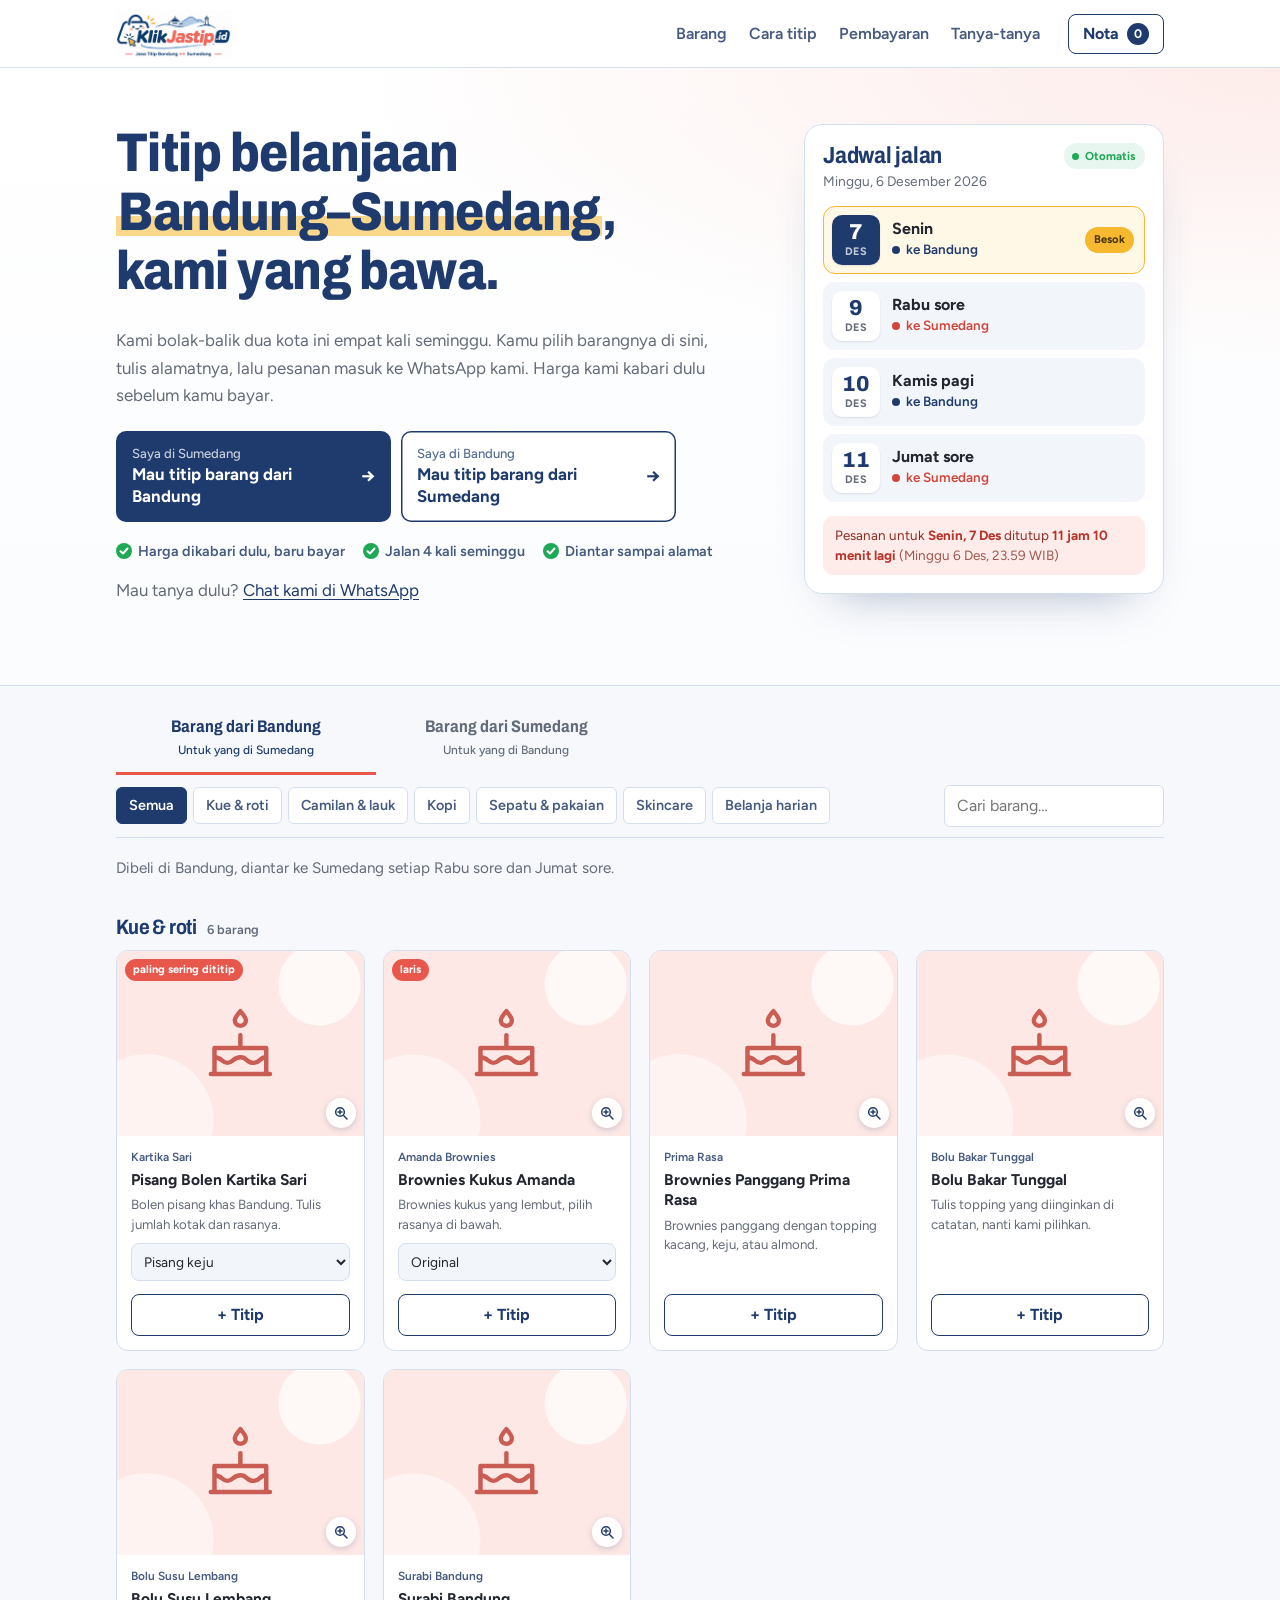
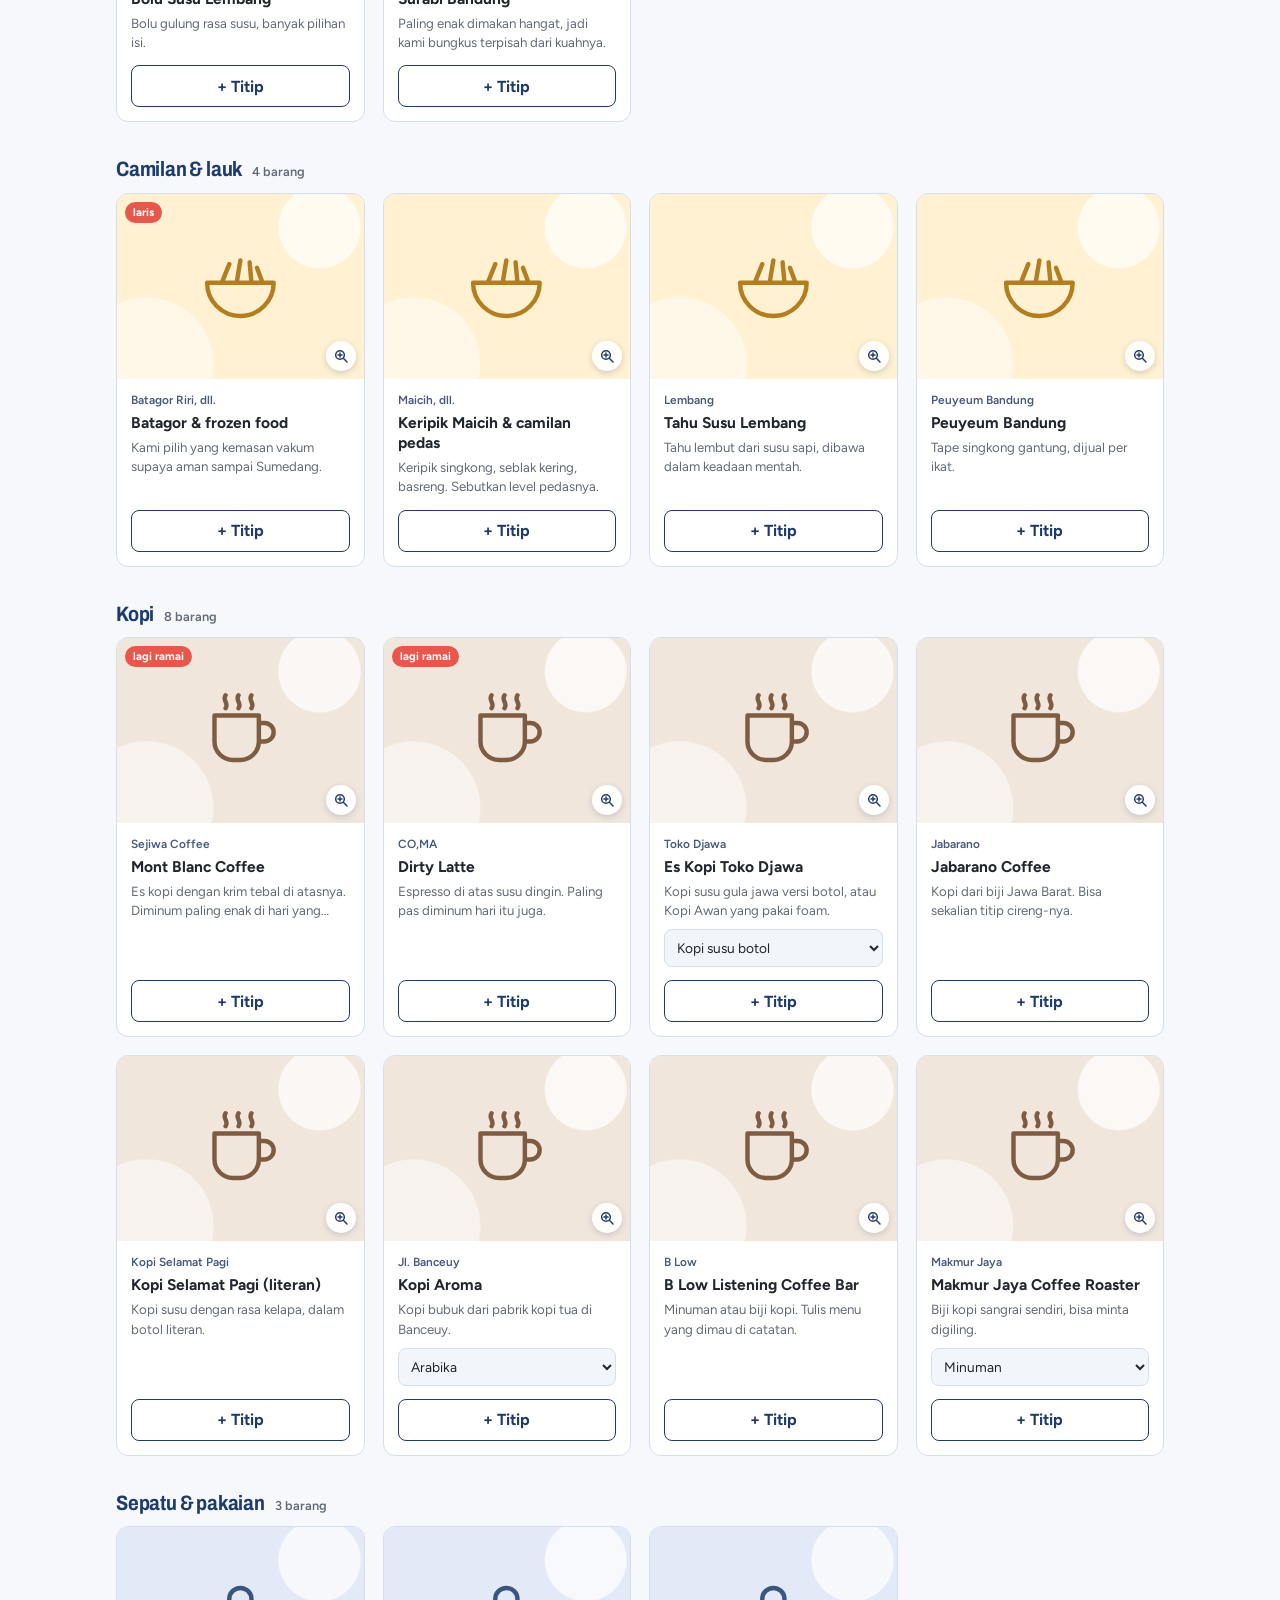
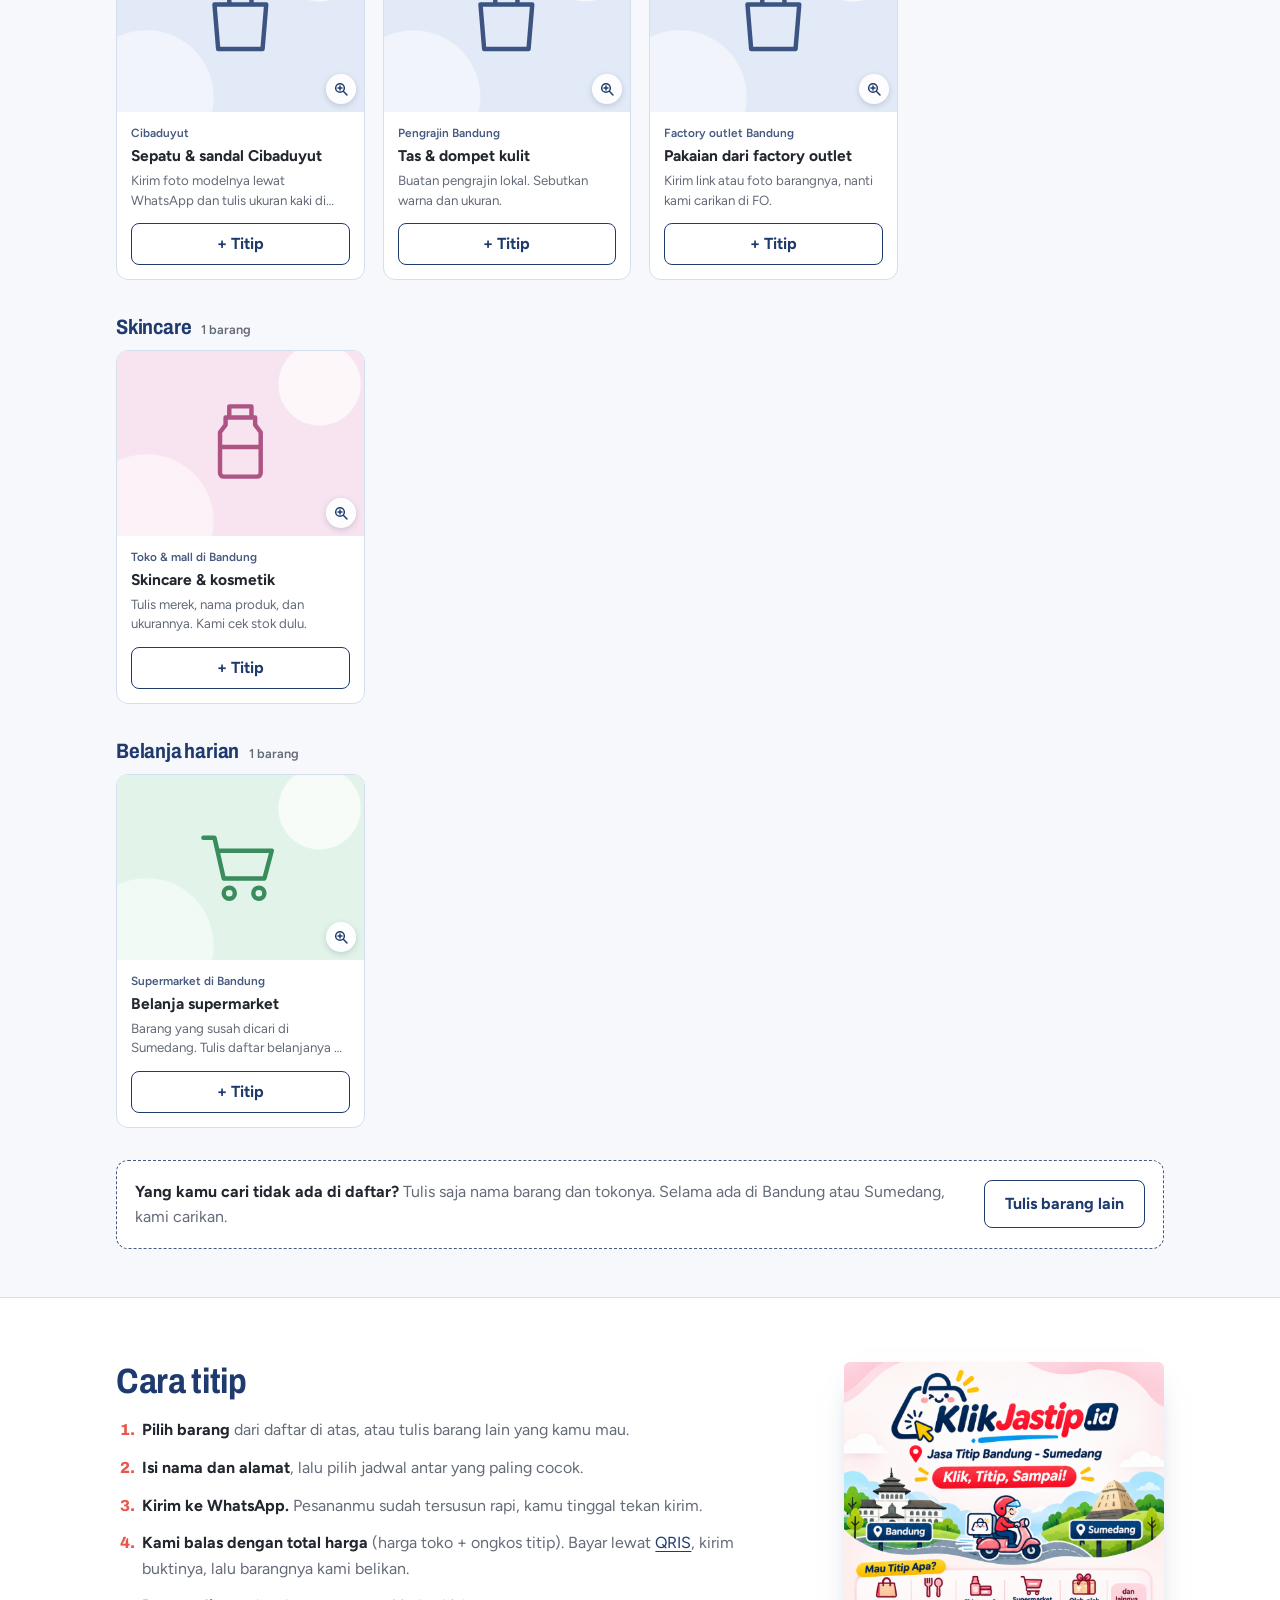
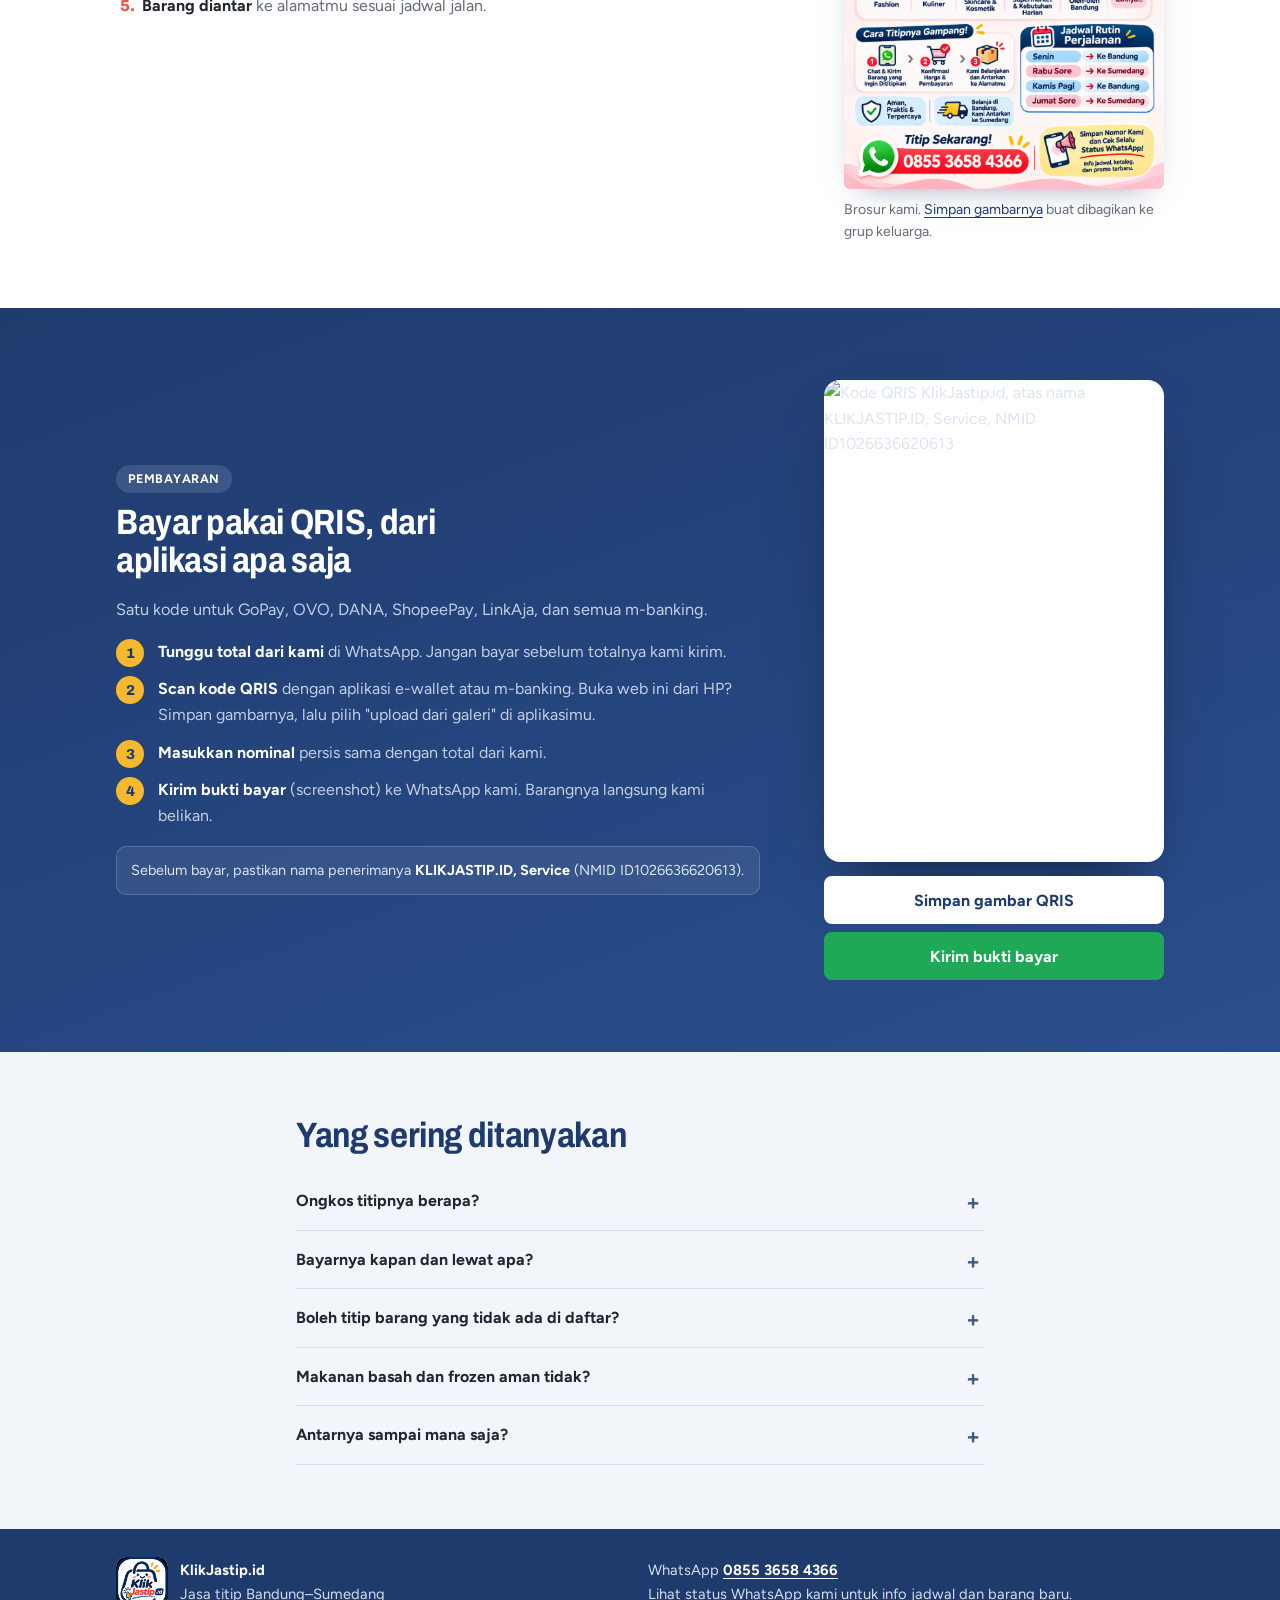
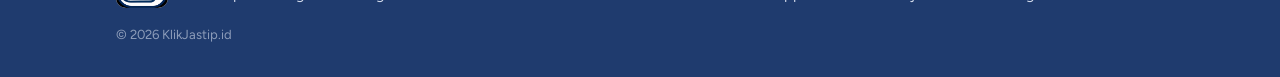
==== commit 1e1bd4ab: "ganti UI depan" ====
--- a/index.html
+++ b/index.html
@@ -14,7 +14,7 @@
   <link rel="manifest" href="manifest.webmanifest">
   <link rel="preconnect" href="https://fonts.googleapis.com">
   <link rel="preconnect" href="https://fonts.gstatic.com" crossorigin>
-  <link href="https://fonts.googleapis.com/css2?family=Archivo:wdth,wght@75..100,500..800&family=Figtree:wght@400;500;600;700&family=Kalam:wght@400;700&display=swap" rel="stylesheet">
+  <link href="https://fonts.googleapis.com/css2?family=Archivo:wdth,wght@75..100,500..800&family=Figtree:wght@400;500;600;700&display=swap" rel="stylesheet">
   <link rel="stylesheet" href="assets/css/style.css">
 </head>
 <body>
@@ -27,6 +27,7 @@
     <nav class="top__nav" aria-label="Menu">
       <a href="#barang">Barang</a>
       <a href="#cara">Cara titip</a>
+      <a href="#bayar">Pembayaran</a>
       <a href="#tanya">Tanya-tanya</a>
     </nav>
     <button type="button" class="top__nota" data-open-cart>
@@ -53,13 +54,24 @@
             Mau titip barang dari Sumedang
           </button>
         </div>
+        <ul class="points">
+          <li>Harga dikabari dulu, baru bayar</li>
+          <li>Jalan 4 kali seminggu</li>
+          <li>Diantar sampai alamat</li>
+        </ul>
         <p class="intro__alt">Mau tanya dulu? <a href="#" data-wa-direct>Chat kami di WhatsApp</a></p>
       </div>
 
-      <aside class="page" aria-labelledby="jadwal-title">
-        <h2 id="jadwal-title" class="hand">Jadwal jalan minggu ini</h2>
+      <aside class="sched" aria-labelledby="jadwal-title">
+        <div class="sched__head">
+          <div>
+            <h2 id="jadwal-title">Jadwal jalan</h2>
+            <p class="sched__today" data-today></p>
+          </div>
+          <span class="sched__live" title="Tanggal berganti otomatis setiap hari">Otomatis</span>
+        </div>
         <ul class="trips" data-schedule></ul>
-        <p class="hand page__note">Pesan paling lambat sehari sebelumnya ya.</p>
+        <p class="sched__deadline" data-deadline aria-live="polite"></p>
       </aside>
     </div>
   </section>
@@ -97,7 +109,7 @@
           <li><b>Pilih barang</b> dari daftar di atas, atau tulis barang lain yang kamu mau.</li>
           <li><b>Isi nama dan alamat</b>, lalu pilih jadwal antar yang paling cocok.</li>
           <li><b>Kirim ke WhatsApp.</b> Pesananmu sudah tersusun rapi, kamu tinggal tekan kirim.</li>
-          <li><b>Kami balas dengan total harga</b> (harga toko + ongkos titip). Setelah kamu transfer, barangnya kami belikan.</li>
+          <li><b>Kami balas dengan total harga</b> (harga toko + ongkos titip). Bayar lewat <a href="#bayar">QRIS</a>, kirim buktinya, lalu barangnya kami belikan.</li>
           <li><b>Barang diantar</b> ke alamatmu sesuai jadwal jalan.</li>
         </ol>
       </div>
@@ -108,6 +120,31 @@
     </div>
   </section>
 
+  <!-- Pembayaran -->
+  <section class="pay" id="bayar">
+    <div class="wrap pay__in">
+      <div class="pay__text">
+        <p class="pay__kicker">Pembayaran</p>
+        <h2>Bayar pakai QRIS, dari aplikasi apa saja</h2>
+        <p class="pay__lead">Satu kode untuk GoPay, OVO, DANA, ShopeePay, LinkAja, dan semua m-banking.</p>
+        <ol class="pay__steps">
+          <li><b>Tunggu total dari kami</b> di WhatsApp. Jangan bayar sebelum totalnya kami kirim.</li>
+          <li><b>Scan kode QRIS</b> dengan aplikasi e-wallet atau m-banking. Buka web ini dari HP? Simpan gambarnya, lalu pilih "upload dari galeri" di aplikasimu.</li>
+          <li><b>Masukkan nominal</b> persis sama dengan total dari kami.</li>
+          <li><b>Kirim bukti bayar</b> (screenshot) ke WhatsApp kami. Barangnya langsung kami belikan.</li>
+        </ol>
+        <p class="pay__check">Sebelum bayar, pastikan nama penerimanya <b>KLIKJASTIP.ID, Service</b> (NMID ID1026636620613).</p>
+      </div>
+      <figure class="qris">
+        <img src="assets/img/qris.png" alt="Kode QRIS KlikJastip.id, atas nama KLIKJASTIP.ID, Service, NMID ID1026636620613" width="874" height="1240" loading="lazy">
+        <figcaption>
+          <a class="btn btn--ink" href="assets/img/qris.png" download="QRIS-KlikJastip.png">Simpan gambar QRIS</a>
+          <button type="button" class="btn btn--wa" data-wa-paid>Kirim bukti bayar</button>
+        </figcaption>
+      </figure>
+    </div>
+  </section>
+
   <!-- Tanya-tanya -->
   <section class="faq" id="tanya">
     <div class="wrap faq__in">
@@ -118,7 +155,7 @@
       </details>
       <details>
         <summary>Bayarnya kapan dan lewat apa?</summary>
-        <p>Setelah kami konfirmasi stok dan totalnya. Nomor rekening atau e-wallet kami kirim lewat WhatsApp.</p>
+        <p>Setelah kami konfirmasi stok dan totalnya di WhatsApp. Pembayaran lewat <a href="#bayar">QRIS</a>, bisa dari e-wallet atau m-banking apa saja. Jangan lupa kirim bukti bayarnya ke kami.</p>
       </details>
       <details>
         <summary>Boleh titip barang yang tidak ada di daftar?</summary>
@@ -199,10 +236,11 @@
 
         <p class="form__err" data-form-error role="alert" hidden></p>
         <button type="submit" class="btn btn--wa">Kirim pesanan ke WhatsApp</button>
-        <p class="form__small">Belum ada pembayaran di sini. Kami balas dulu dengan total harganya.</p>
+        <p class="form__small">Belum ada pembayaran di sini. Kami balas dulu dengan total harganya, lalu kamu bayar lewat QRIS.</p>
 
         <div class="sent" data-sent hidden>
           <p><b>WhatsApp sudah terbuka.</b> Jangan lupa tekan kirim di sana. Kalau WhatsApp tidak terbuka, tekan tombol hijau sekali lagi.</p>
+          <p>Setelah totalnya kami kirim, bayar lewat <a href="#bayar" data-goto-pay>QRIS di halaman ini</a>.</p>
           <button type="button" class="btn btn--line" data-clear-cart>Sudah terkirim, kosongkan nota</button>
         </div>
       </form>
@@ -247,6 +285,18 @@
   </form>
 </div>
 
+<!-- Detail barang + foto besar -->
+<div class="sheet sheet--small sheet--detail" data-detail-modal aria-hidden="true">
+  <div class="sheet__shade"></div>
+  <section class="sheet__panel" role="dialog" aria-modal="true" aria-labelledby="detail-title">
+    <div class="sheet__head">
+      <h2 id="detail-title" data-detail-title>Detail barang</h2>
+      <button type="button" class="x" data-close-sheet aria-label="Tutup detail">Tutup</button>
+    </div>
+    <div class="sheet__body" data-detail-body></div>
+  </section>
+</div>
+
 <div class="toast" data-toast role="status" aria-live="polite"></div>
 
 <script src="assets/js/products.js"></script>
--- a/assets/css/style.css
+++ b/assets/css/style.css
@@ -1,24 +1,21 @@
 /* KlikJastip.id
- * Ide visual: catatan si jastiper. Kertas buku tulis (garis biru, margin merah)
- * hanya muncul di dua tempat: jadwal jalan dan nota titipan.
+ * Tampilan: biru tua logo, coral, dan kuning stabilo. Kartu putih bersudut membulat.
  */
 :root {
   --ink: #1F3B6E;          /* biru tua dari logo */
   --ink-soft: #46597F;
   --text: #22262E;
   --muted: #646B78;
-  --rule: #D3DFEF;         /* garis buku tulis */
+  --rule: #D3DFEF;         /* garis pemisah */
   --margin: #E8574B;       /* garis margin merah = coral logo */
   --marker: #F5B82E;       /* stabilo kuning */
   --paper: #FFFFFF;
   --tint: #F2F5FA;
   --wa: #1FA855;
-  --line: 32px;            /* jarak garis buku */
   --top-h: 60px;
 
   --f-display: "Archivo", "Arial Narrow", system-ui, sans-serif;
   --f-body: "Figtree", system-ui, -apple-system, "Segoe UI", sans-serif;
-  --f-hand: "Kalam", "Comic Sans MS", cursive;
   --safe-b: env(safe-area-inset-bottom, 0px);
 }
 
@@ -36,7 +33,6 @@
 [hidden] { display: none !important; }
 :focus-visible { outline: 3px solid var(--marker); outline-offset: 2px; }
 .sr { position: absolute; width: 1px; height: 1px; overflow: hidden; clip: rect(0 0 0 0); white-space: nowrap; }
-.hand { font-family: var(--f-hand); font-weight: 700; }
 
 .wrap { max-width: 1080px; margin: 0 auto; padding: 0 16px; }
 
@@ -59,7 +55,10 @@
 .top__nota.bump span { background: var(--margin); }
 
 /* ---------- Pembuka ---------- */
-.intro { padding: 28px 0 36px; }
+.intro { padding: 28px 0 36px; background: radial-gradient(120% 80% at 100% 0%, #FDECEA 0, rgba(253, 236, 234, 0) 60%), linear-gradient(#fff, #FBFCFE); }
+.points { list-style: none; margin: 18px 0 0; padding: 0; display: flex; flex-wrap: wrap; gap: 8px 18px; font-size: .9rem; font-weight: 600; color: var(--ink-soft); }
+.points li { display: flex; align-items: center; gap: 6px; }
+.points li::before { content: ""; width: 16px; height: 16px; flex: none; border-radius: 50%; background: var(--wa) url("data:image/svg+xml,%3Csvg xmlns='http://www.w3.org/2000/svg' viewBox='0 0 16 16'%3E%3Cpath d='M4.5 8.2 7 10.5l4.5-5' fill='none' stroke='%23fff' stroke-width='2' stroke-linecap='round' stroke-linejoin='round'/%3E%3C/svg%3E") center / 100% no-repeat; }
 .intro__in { display: grid; gap: 28px; }
 .intro h1 { font-size: clamp(2rem, 8.4vw, 3.4rem); font-weight: 800; max-width: 17ch; }
 .intro h1 mark { white-space: nowrap;background: linear-gradient(transparent 58%, rgba(245, 184, 46, .55) 58% 92%, transparent 92%); color: inherit; padding: 0 .04em; }
@@ -72,26 +71,40 @@
 .pick__btn::after { content: "→"; position: absolute; right: 16px; top: 50%; transform: translateY(-50%); font-size: 1.2rem; }
 .pick__btn + .pick__btn { background: #fff; color: var(--ink); box-shadow: inset 0 0 0 1.5px var(--ink); }
 
-/* Kertas buku tulis */
-.page, .nota {
-  background-color: #fff;
-  background-image:
-    linear-gradient(to right, transparent 38px, var(--margin) 38px, var(--margin) 39.5px, transparent 39.5px),
-    repeating-linear-gradient(to bottom, transparent 0, transparent calc(var(--line) - 1px), var(--rule) calc(var(--line) - 1px), var(--rule) var(--line));
-  background-position: 0 0, 0 12px;
-}
-.page { border: 1px solid var(--rule); border-radius: 4px; padding: 12px 16px 6px 54px; box-shadow: 0 1px 0 var(--rule), 0 10px 24px -14px rgba(31, 59, 110, .35); transform: rotate(-.6deg); align-self: start; }
-.page h2 { font-size: 1.45rem; line-height: var(--line); margin: 0 0 var(--line); color: var(--ink); font-stretch: normal; letter-spacing: 0; }
-.trips { list-style: none; margin: 0; padding: 0; }
-.trips li { display: flex; justify-content: space-between; gap: 12px; line-height: var(--line); height: var(--line); font-family: var(--f-hand); font-size: 1.15rem; color: var(--ink); }
-.trips li span:last-child { color: var(--ink-soft); }
-.trips li.next span:first-child { background: linear-gradient(transparent 22%, rgba(245, 184, 46, .55) 22% 86%, transparent 86%); }
-.trips li .date { font-size: .9rem; color: var(--muted); margin-left: 6px; }
-.page__note { line-height: var(--line); margin: var(--line) 0 0; font-size: 1rem; color: var(--margin); font-weight: 400; }
+/* Kartu jadwal */
+.sched { align-self: start; background: #fff; border: 1px solid var(--rule); border-radius: 18px; padding: 18px; box-shadow: 0 24px 48px -30px rgba(31, 59, 110, .45); }
+.sched__head { display: flex; align-items: flex-start; justify-content: space-between; gap: 12px; margin-bottom: 14px; }
+.sched h2 { font-size: 1.45rem; margin: 0 0 2px; }
+.sched__today { margin: 0; font-size: .86rem; color: var(--muted); }
+.sched__live { flex: none; display: inline-flex; align-items: center; gap: 6px; font-size: .72rem; font-weight: 700; color: var(--wa); background: #E7F6EE; padding: 4px 10px 4px 8px; border-radius: 999px; }
+.sched__live::before { content: ""; width: 7px; height: 7px; border-radius: 50%; background: var(--wa); box-shadow: 0 0 0 0 rgba(31, 168, 85, .5); }
+@media (prefers-reduced-motion: no-preference) { .sched__live::before { animation: pulse 2s infinite; } }
+@keyframes pulse { 70% { box-shadow: 0 0 0 7px rgba(31, 168, 85, 0); } 100% { box-shadow: 0 0 0 0 rgba(31, 168, 85, 0); } }
+.trips { list-style: none; margin: 0; padding: 0; display: grid; gap: 8px; }
+.trip { display: flex; align-items: center; gap: 12px; padding: 8px 10px 8px 8px; border-radius: 12px; background: var(--tint); border: 1.5px solid transparent; }
+.trip__date { flex: none; width: 48px; height: 50px; border-radius: 10px; display: grid; place-content: center; text-align: center; background: #fff; color: var(--ink); line-height: 1; box-shadow: 0 1px 2px rgba(31, 59, 110, .12); }
+.trip__date b { font-family: var(--f-display); font-size: 1.35rem; font-weight: 800; }
+.trip__date small { font-size: .68rem; font-weight: 700; text-transform: uppercase; letter-spacing: .04em; color: var(--muted); margin-top: 3px; }
+.trip__info { flex: 1; min-width: 0; display: grid; }
+.trip__day { font-weight: 700; color: var(--text); line-height: 1.25; }
+.trip__dest { font-size: .84rem; font-weight: 600; display: flex; align-items: center; gap: 6px; }
+.trip__dest::before { content: ""; width: 8px; height: 8px; border-radius: 50%; background: currentColor; }
+.trip--smd-bdg .trip__dest { color: var(--ink); }
+.trip--bdg-smd .trip__dest { color: #D2453A; }
+.trip__badge { flex: none; font-size: .7rem; font-weight: 700; padding: 4px 9px; border-radius: 999px; background: var(--marker); color: #4A3300; }
+.trip__badge--today { background: #E3E7EE; color: var(--muted); }
+.trip.is-next { background: #FFF8E6; border-color: var(--marker); }
+.trip.is-next .trip__date { background: var(--ink); color: #fff; }
+.trip.is-next .trip__date small { color: rgba(255, 255, 255, .75); }
+.trip.is-today { opacity: .7; }
+.sched__deadline { margin: 14px 0 0; padding: 10px 12px; border-radius: 10px; background: #FDECEA; color: #8E2C24; font-size: .84rem; line-height: 1.45; }
+.sched__deadline b { color: #B8342A; }
+.sched__deadline span { color: #A0574F; }
+.sched__deadline:empty { display: none; }
 
 /* ---------- Katalog ---------- */
-.catalog { padding: 8px 0 40px; border-top: 1px solid var(--rule); }
-.bar { position: sticky; top: var(--top-h); z-index: 20; background: #fff; margin: 0 -16px; padding: 10px 16px 0; border-bottom: 1px solid var(--rule); }
+.catalog { padding: 8px 0 48px; border-top: 1px solid var(--rule); background: #F6F8FC; }
+.bar { position: sticky; top: var(--top-h); z-index: 20; background: #F6F8FC; margin: 0 -16px; padding: 10px 16px 0; border-bottom: 1px solid var(--rule); }
 .tabs { display: grid; grid-template-columns: 1fr 1fr; }
 .tab { border: 0; background: none; padding: 10px 4px 12px; font-family: var(--f-display); font-stretch: 85%; font-weight: 700; font-size: 1.05rem; color: var(--muted); border-bottom: 3px solid transparent; }
 .tab small { display: block; font-family: var(--f-body); font-weight: 500; font-size: .75rem; }
@@ -101,36 +114,84 @@
 .cats::-webkit-scrollbar { display: none; }
 .cat { flex: none; border: 1px solid var(--rule); background: #fff; color: var(--ink-soft); border-radius: 6px; padding: 6px 12px; font-size: .9rem; font-weight: 600; min-height: 36px; }
 .cat[aria-pressed="true"] { background: var(--ink); border-color: var(--ink); color: #fff; }
-.find input { width: 100%; min-height: 42px; border: 1px solid var(--rule); border-radius: 6px; padding: 0 12px; background: var(--tint); font-size: 16px; }
+.find input { width: 100%; min-height: 42px; border: 1px solid var(--rule); border-radius: 6px; padding: 0 12px; background: #fff; font-size: 16px; }
 .find input:focus { outline: 0; border-color: var(--ink); background: #fff; }
 
 .catalog__lead { color: var(--muted); font-size: .95rem; margin: 18px 0 4px; }
 
-.group { margin-top: 22px; }
-.group h3 { font-size: 1.15rem; margin: 0; padding-bottom: 6px; border-bottom: 2px solid var(--ink); }
-.items { list-style: none; margin: 0; padding: 0; }
-.item { display: grid; grid-template-columns: 1fr auto; gap: 4px 14px; padding: 14px 0; border-bottom: 1px dashed var(--rule); }
-.item__name { font-weight: 700; color: var(--text); font-size: 1.02rem; line-height: 1.3; margin: 0; }
-.item__tag { font-family: var(--f-hand); color: var(--margin); font-weight: 400; font-size: .95rem; white-space: nowrap; margin-left: 4px; }
-.item__where { font-size: .82rem; color: var(--ink-soft); font-weight: 600; margin: 2px 0 0; }
-.item__desc { grid-column: 1 / -1; font-size: .9rem; color: var(--muted); margin: 0; }
-.item__var { grid-column: 1 / -1; margin-top: 4px; max-width: 260px; min-height: 38px; border: 1px solid var(--rule); border-radius: 6px; padding: 0 8px; background: #fff; font-size: .9rem; }
-.item__act { grid-row: 1 / span 2; grid-column: 2; align-self: start; }
-.add { min-height: 40px; min-width: 76px; padding: 0 14px; border-radius: 8px; border: 1.5px solid var(--ink); background: #fff; color: var(--ink); font-weight: 700; }
+.group { margin-top: 28px; }
+.group h3 { display: flex; align-items: baseline; gap: 10px; font-size: 1.3rem; margin: 0 0 12px; }
+.group h3 span { font-family: var(--f-body); font-stretch: normal; font-size: .8rem; font-weight: 600; color: var(--muted); letter-spacing: 0; }
+.items { list-style: none; margin: 0; padding: 0; display: grid; grid-template-columns: repeat(2, minmax(0, 1fr)); gap: 12px; }
+
+/* Kartu produk */
+.card { display: flex; flex-direction: column; min-width: 0; background: #fff; border: 1px solid var(--rule); border-radius: 12px; overflow: hidden; transition: box-shadow .2s, transform .2s, border-color .2s; }
+@media (hover: hover) { .card:hover { border-color: #BFCDE3; box-shadow: 0 16px 32px -20px rgba(31, 59, 110, .5); transform: translateY(-2px); } }
+.card__pic { position: relative; display: block; width: 100%; aspect-ratio: 4 / 3; padding: 0; border: 0; background: none; cursor: zoom-in; }
+.card__pic .art { position: absolute; inset: 0; }
+.card__pic img { transition: transform .35s ease; }
+@media (hover: hover) { .card:hover .card__pic img { transform: scale(1.04); } }
+.card__tag { position: absolute; left: 8px; top: 8px; max-width: calc(100% - 16px); background: var(--margin); color: #fff; font-size: .7rem; font-weight: 700; line-height: 1; padding: 5px 8px; border-radius: 999px; white-space: nowrap; overflow: hidden; text-overflow: ellipsis; }
+.card__zoom { position: absolute; right: 8px; bottom: 8px; width: 30px; height: 30px; border-radius: 50%; background: rgba(255, 255, 255, .92); display: grid; place-items: center; box-shadow: 0 2px 6px rgba(31, 59, 110, .2); }
+.card__zoom svg { width: 16px; height: 16px; fill: none; stroke: var(--ink); stroke-width: 2.2; stroke-linecap: round; }
+.card__body { display: flex; flex-direction: column; gap: 3px; flex: 1; padding: 10px 12px 12px; }
+.card__where { font-size: .74rem; font-weight: 600; color: var(--ink-soft); margin: 0; white-space: nowrap; overflow: hidden; text-overflow: ellipsis; }
+.card__name { font-family: var(--f-body); font-stretch: normal; letter-spacing: 0; font-size: .97rem; font-weight: 700; color: var(--text); line-height: 1.3; margin: 0; }
+.card__desc { font-size: .83rem; line-height: 1.45; color: var(--muted); margin: 2px 0 0; display: -webkit-box; -webkit-line-clamp: 2; -webkit-box-orient: vertical; overflow: hidden; }
+.card__var { width: 100%; margin-top: 6px; min-height: 38px; border: 1px solid var(--rule); border-radius: 8px; padding: 0 8px; background: var(--tint); font-size: .86rem; }
+.card__act { margin-top: auto; padding-top: 10px; }
+
+/* Ilustrasi cadangan kalau foto belum ada */
+.art { position: relative; display: grid; place-items: center; overflow: hidden; color: var(--art-ink, var(--ink)); background-color: var(--art-bg, var(--tint));
+  background-image: radial-gradient(circle at 82% 18%, rgba(255, 255, 255, .7) 0 16%, transparent 16.5%), radial-gradient(circle at 12% 92%, rgba(255, 255, 255, .5) 0 24%, transparent 24.5%); }
+.art__icon { width: 36%; max-width: 92px; height: auto; fill: none; stroke: currentColor; stroke-width: 2.4; stroke-linecap: round; stroke-linejoin: round; opacity: .85; }
+.art img { position: absolute; inset: 0; width: 100%; height: 100%; object-fit: cover; color: transparent; background: var(--art-bg, var(--tint)); }
+.art__none { display: none; }
+.art--kue      { --art-bg: #FDE8E5; --art-ink: #C2453A; }
+.art--camilan  { --art-bg: #FFF1D1; --art-ink: #A66A00; }
+.art--kopi     { --art-bg: #F1E6DC; --art-ink: #6B4428; }
+.art--fashion  { --art-bg: #E3EAF7; --art-ink: #1F3B6E; }
+.art--skincare { --art-bg: #F8E4F0; --art-ink: #A23B72; }
+.art--harian   { --art-bg: #E2F4E9; --art-ink: #1C7A44; }
+
+.add { width: 100%; min-height: 42px; padding: 0 14px; border-radius: 8px; border: 1.5px solid var(--ink); background: #fff; color: var(--ink); font-weight: 700; transition: background .15s, color .15s; }
 .add:hover { background: var(--ink); color: #fff; }
 
-.qty { display: inline-flex; align-items: center; border: 1.5px solid var(--ink); border-radius: 8px; background: var(--ink); color: #fff; min-height: 40px; }
-.qty button { width: 34px; height: 38px; border: 0; background: none; color: inherit; font-size: 1.15rem; font-weight: 700; }
-.qty output { min-width: 2ch; text-align: center; font-weight: 700; }
+.qty { display: flex; width: 100%; justify-content: space-between; align-items: center; border: 1.5px solid var(--ink); border-radius: 8px; background: var(--ink); color: #fff; min-height: 42px; }
+.qty button { width: 40px; height: 40px; border: 0; background: none; color: inherit; font-size: 1.15rem; font-weight: 700; }
+.qty output { text-align: center; font-weight: 700; font-size: .88rem; white-space: nowrap; }
+
+/* Detail barang */
+.detail { display: grid; gap: 16px; padding-top: 16px; }
+.detail__main { position: relative; aspect-ratio: 4 / 3; border-radius: 12px; overflow: hidden; }
+.detail__main .art { position: absolute; inset: 0; }
+.art--big .art__icon { max-width: 120px; }
+.art--big img { object-fit: contain; background: #F4F6FA; }
+.art--none .art__none { display: block; position: absolute; left: 10px; right: 10px; bottom: 10px; padding: 8px 10px; border-radius: 8px; background: rgba(255, 255, 255, .92); color: var(--text); font-size: .82rem; line-height: 1.4; }
+.detail__thumbs { display: flex; gap: 8px; margin-top: 8px; overflow-x: auto; }
+.detail__thumbs button { flex: none; width: 60px; height: 60px; padding: 0; border: 2px solid transparent; border-radius: 8px; overflow: hidden; background: var(--tint); }
+.detail__thumbs button[aria-current="true"] { border-color: var(--ink); }
+.detail__thumbs img { width: 100%; height: 100%; object-fit: cover; }
+.detail__chips { display: flex; flex-wrap: wrap; gap: 6px; margin: 0 0 10px; }
+.chip { font-size: .76rem; font-weight: 600; padding: 4px 10px; border-radius: 999px; background: var(--tint); color: var(--ink-soft); }
+.chip--route { background: var(--ink); color: #fff; }
+.chip--tag { background: #FDE8E5; color: #B8342A; }
+.detail__where { font-size: .92rem; color: var(--ink-soft); margin: 0 0 6px; }
+.detail__desc { color: var(--text); margin: 0 0 12px; }
+.detail__label { display: block; font-weight: 600; font-size: .9rem; }
+.detail__act { margin-top: 14px; }
+.detail__act .add { background: var(--ink); color: #fff; min-height: 48px; }
+.detail__act .qty { min-height: 48px; }
+.detail__small { font-size: .82rem; color: var(--muted); margin: 10px 0 0; }
 
 .empty { padding: 26px 0; color: var(--muted); }
 
-.other { margin-top: 28px; padding: 18px; border: 1.5px dashed var(--ink-soft); border-radius: 10px; display: grid; gap: 12px; }
+.other { margin-top: 32px; padding: 18px; border: 1.5px dashed var(--ink-soft); border-radius: 12px; background: #fff; display: grid; gap: 12px; }
 .other p { margin: 0; color: var(--muted); }
 .other b { color: var(--text); }
 
 /* ---------- Cara titip ---------- */
-.how { background: var(--tint); padding: 44px 0; }
+.how { background: #fff; padding: 44px 0; border-top: 1px solid var(--rule); }
 .how__in { display: grid; gap: 32px; }
 .how h2, .faq h2 { font-size: clamp(1.6rem, 6vw, 2.2rem); }
 .how__list { margin: 0; padding: 0 0 0 1.4em; display: grid; gap: 12px; }
@@ -141,8 +202,26 @@
 .flyer img { border-radius: 6px; box-shadow: 0 12px 30px -18px rgba(31, 59, 110, .6); }
 .flyer figcaption { font-size: .88rem; color: var(--muted); margin-top: 10px; }
 
+/* ---------- Pembayaran ---------- */
+.pay { padding: 44px 0; background: linear-gradient(160deg, var(--ink) 0%, #2A4E8C 100%); color: #DCE4F2; }
+.pay__in { display: grid; gap: 28px; }
+.pay__kicker { display: inline-block; margin: 0 0 10px; padding: 4px 12px; border-radius: 999px; background: rgba(255, 255, 255, .12); color: #fff; font-size: .78rem; font-weight: 700; letter-spacing: .04em; text-transform: uppercase; }
+.pay h2 { color: #fff; font-size: clamp(1.6rem, 6vw, 2.2rem); max-width: 18ch; }
+.pay__lead { font-size: 1.02rem; color: #C3CFE4; }
+.pay__steps { list-style: none; counter-reset: s; margin: 0 0 18px; padding: 0; display: grid; gap: 12px; }
+.pay__steps li { counter-increment: s; position: relative; padding-left: 42px; color: #C3CFE4; }
+.pay__steps li::before { content: counter(s); position: absolute; left: 0; top: 0; width: 28px; height: 28px; border-radius: 50%; background: var(--marker); color: var(--ink); font: 800 .9rem/28px var(--f-display); text-align: center; }
+.pay__steps b { color: #fff; }
+.pay__check { margin: 0; padding: 12px 14px; border-radius: 10px; background: rgba(255, 255, 255, .08); border: 1px solid rgba(255, 255, 255, .16); font-size: .9rem; }
+.pay__check b { color: #fff; }
+.qris { margin: 0; justify-self: center; width: 100%; max-width: 340px; }
+.qris img { width: 100%; border-radius: 16px; background: #fff; box-shadow: 0 30px 60px -28px rgba(0, 0, 0, .6); }
+.qris figcaption { display: grid; gap: 8px; margin-top: 14px; }
+.qris .btn--ink { background: #fff; color: var(--ink); }
+.qris .btn--wa { min-height: 48px; font-size: 1rem; }
+
 /* ---------- FAQ ---------- */
-.faq { padding: 44px 0 48px; }
+.faq { padding: 44px 0 48px; background: var(--tint); }
 .faq__in { max-width: 720px; }
 .faq details { border-bottom: 1px solid var(--rule); }
 .faq summary { list-style: none; cursor: pointer; padding: 16px 32px 16px 0; font-weight: 700; position: relative; }
@@ -180,20 +259,23 @@
 .x { border: 0; background: none; color: var(--ink-soft); font-weight: 600; text-decoration: underline; padding: 8px 0 8px 12px; }
 .sheet__body { overflow-y: auto; padding: 0 16px calc(24px + var(--safe-b)); overscroll-behavior: contain; }
 
-/* Nota: kertas bergaris, tulisan tangan */
-.nota { margin: 0 -16px; padding: 12px 16px 12px 54px; border-bottom: 1px solid var(--rule); min-height: calc(var(--line) * 4 + 24px); }
-.nota__route { font-family: var(--f-hand); font-weight: 700; color: var(--margin); line-height: var(--line); margin: 0; font-size: 1rem; }
-.nota__line { display: grid; grid-template-columns: 1fr auto; column-gap: 10px; align-items: start; line-height: var(--line); }
-.nota__what { font-family: var(--f-hand); font-size: 1.2rem; color: var(--ink); line-height: var(--line); }
-.nota__what small { font-size: .95rem; color: var(--ink-soft); }
-.nota__ctl { display: flex; align-items: center; gap: 2px; height: var(--line); }
-.nota__ctl button { width: 30px; height: 28px; border: 1px solid var(--rule); background: #fff; border-radius: 6px; color: var(--ink); font-weight: 700; line-height: 1; }
-.nota__ctl output { min-width: 30px; text-align: center; font-family: var(--f-hand); font-size: 1.15rem; color: var(--ink); }
-.nota__note { grid-column: 1 / -1; width: 100%; height: var(--line); border: 0; background: transparent; font-family: var(--f-hand); font-size: 1rem; color: var(--ink-soft); padding: 0; }
-.nota__note::placeholder { color: #A9B4C6; }
-.nota__note:focus { outline: 0; background: rgba(245, 184, 46, .15); }
-.nota__empty { font-family: var(--f-hand); font-size: 1.15rem; color: var(--muted); line-height: var(--line); margin: 0; }
-.nota__add { border: 0; background: none; font-family: var(--f-hand); font-size: 1.1rem; color: var(--margin); padding: 0; line-height: var(--line); height: var(--line); }
+/* Nota */
+.nota { margin: 0 -16px; padding: 14px 16px; background: var(--tint); border-bottom: 1px solid var(--rule); }
+.nota__route { display: inline-block; margin: 6px 0 8px; padding: 3px 10px; border-radius: 999px; background: var(--ink); color: #fff; font-size: .74rem; font-weight: 700; }
+.nota__route:not(:first-child) { margin-top: 14px; }
+.nota__line { display: grid; grid-template-columns: 1fr auto; gap: 6px 10px; align-items: center; background: #fff; border: 1px solid var(--rule); border-radius: 12px; padding: 10px 12px; margin-bottom: 8px; }
+.nota__what { font-weight: 700; color: var(--text); line-height: 1.3; }
+.nota__what small { font-weight: 500; font-size: .84rem; color: var(--muted); }
+.nota__ctl { display: flex; align-items: center; gap: 4px; }
+.nota__ctl button { width: 32px; height: 32px; border: 1px solid var(--rule); background: var(--tint); border-radius: 8px; color: var(--ink); font-weight: 700; line-height: 1; }
+.nota__ctl output { min-width: 30px; text-align: center; font-weight: 700; color: var(--ink); }
+.nota__note { grid-column: 1 / -1; width: 100%; min-height: 36px; border: 1px dashed #C3CEDF; border-radius: 8px; background: #fff; font-size: .88rem; color: var(--text); padding: 0 10px; }
+.nota__note::placeholder { color: #9AA5B8; }
+.nota__note:focus { outline: 0; border-style: solid; border-color: var(--ink); }
+.nota__empty { color: var(--muted); margin: 0; text-align: center; }
+.nota__empty:first-child { margin-top: 12px; font-weight: 700; color: var(--text); }
+.nota__empty:nth-child(2) { margin-bottom: 12px; font-size: .9rem; }
+.nota__add { width: 100%; min-height: 42px; border: 1.5px dashed var(--ink-soft); border-radius: 10px; background: transparent; color: var(--ink); font-weight: 700; font-size: .92rem; margin-top: 2px; }
 
 .form { padding-top: 18px; }
 .form h3 { font-size: 1.2rem; }
@@ -224,7 +306,10 @@
   .cats { flex: 1; margin: 0; padding: 0; flex-wrap: wrap; }
   .find { width: 220px; flex: none; }
   .other { grid-template-columns: 1fr auto; align-items: center; }
+  .items { grid-template-columns: repeat(3, minmax(0, 1fr)); gap: 16px; }
+  .card__body { padding: 12px 14px 14px; }
   .how__in { grid-template-columns: 1fr 300px; align-items: start; }
+  .pay__in { grid-template-columns: 1fr 300px; align-items: center; }
   .foot__in { grid-template-columns: 1fr 1fr; align-items: center; }
   .foot__copy { grid-column: 1 / -1; }
 }
@@ -235,18 +320,24 @@
   .top__nav { display: flex; }
   .top__nota { margin-left: 8px; }
   .intro { padding: 56px 0 64px; }
-  .intro__in { grid-template-columns: 1fr 340px; gap: 56px; align-items: center; }
+  .intro__in { grid-template-columns: 1fr 360px; gap: 56px; align-items: center; }
   .bar { margin: 0; padding: 10px 0 0; }
   .tabs { max-width: 520px; }
-  .groups { display: grid; grid-template-columns: 1fr 1fr; gap: 0 48px; align-items: start; }
+  .items { grid-template-columns: repeat(4, minmax(0, 1fr)); gap: 18px; }
+  .group { margin-top: 36px; }
   .how { padding: 64px 0; }
   .how__in { grid-template-columns: 1fr 320px; gap: 64px; }
+  .pay { padding: 72px 0; }
+  .pay__in { grid-template-columns: 1fr 340px; gap: 64px; }
   .faq { padding: 64px 0; }
   .foot { padding-bottom: 32px; }
 
   .sheet__panel { left: auto; top: 0; width: 440px; max-height: none; border-radius: 0; transform: translateX(100%); }
   .sheet--small .sheet__panel { top: auto; bottom: auto; right: 50%; top: 50%; width: 460px; border-radius: 12px; transform: translate(50%, -40%); opacity: 0; transition: transform .2s, opacity .2s; }
   .sheet--small.is-open .sheet__panel { transform: translate(50%, -50%); opacity: 1; }
+  .sheet--detail .sheet__panel { width: min(860px, calc(100vw - 48px)); max-height: calc(100vh - 48px); }
+  .detail { grid-template-columns: 1.1fr 1fr; gap: 28px; padding: 20px 0 8px; align-items: start; }
+  .detail__main { aspect-ratio: 1 / 1; }
   .dock { left: auto; right: 24px; bottom: 24px; width: 340px; border: 0; background: none; padding: 0; }
   .dock__btn { box-shadow: 0 10px 30px -10px rgba(31, 59, 110, .6); }
   .toast { bottom: 96px; }
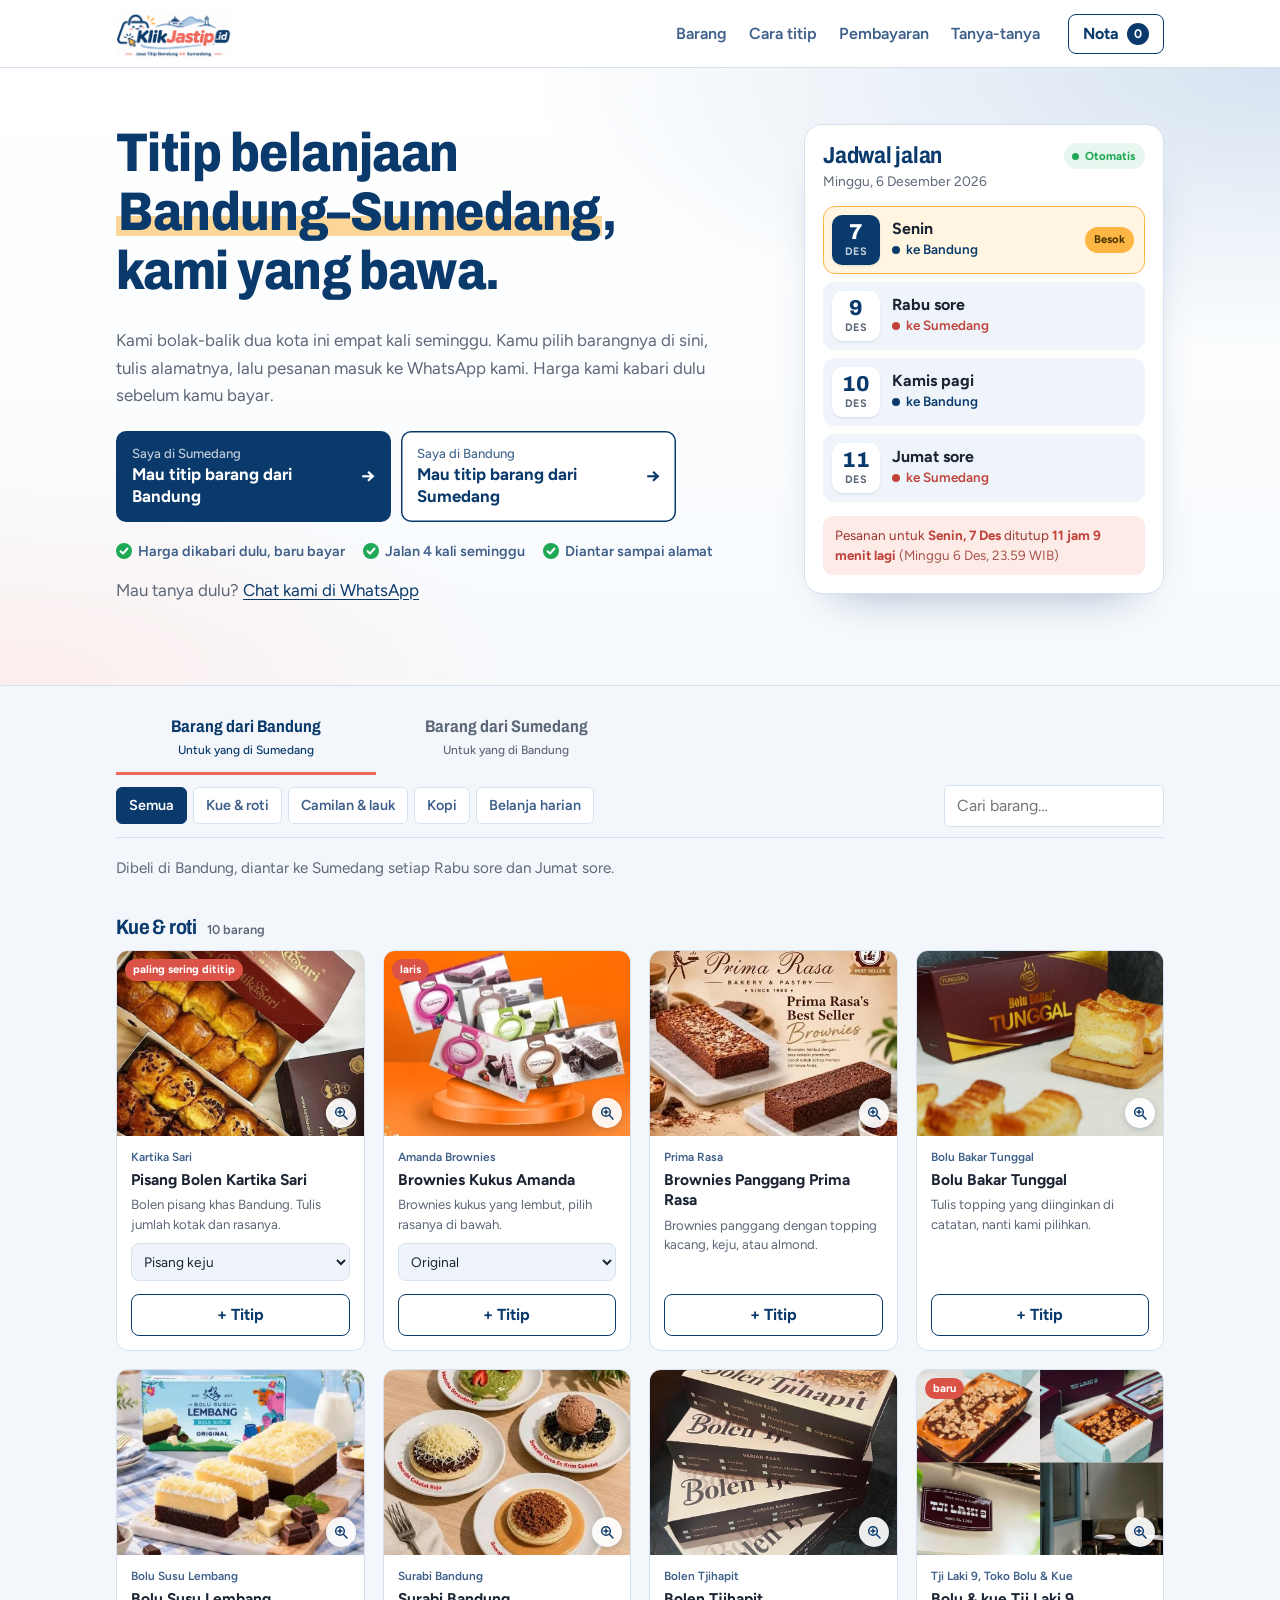
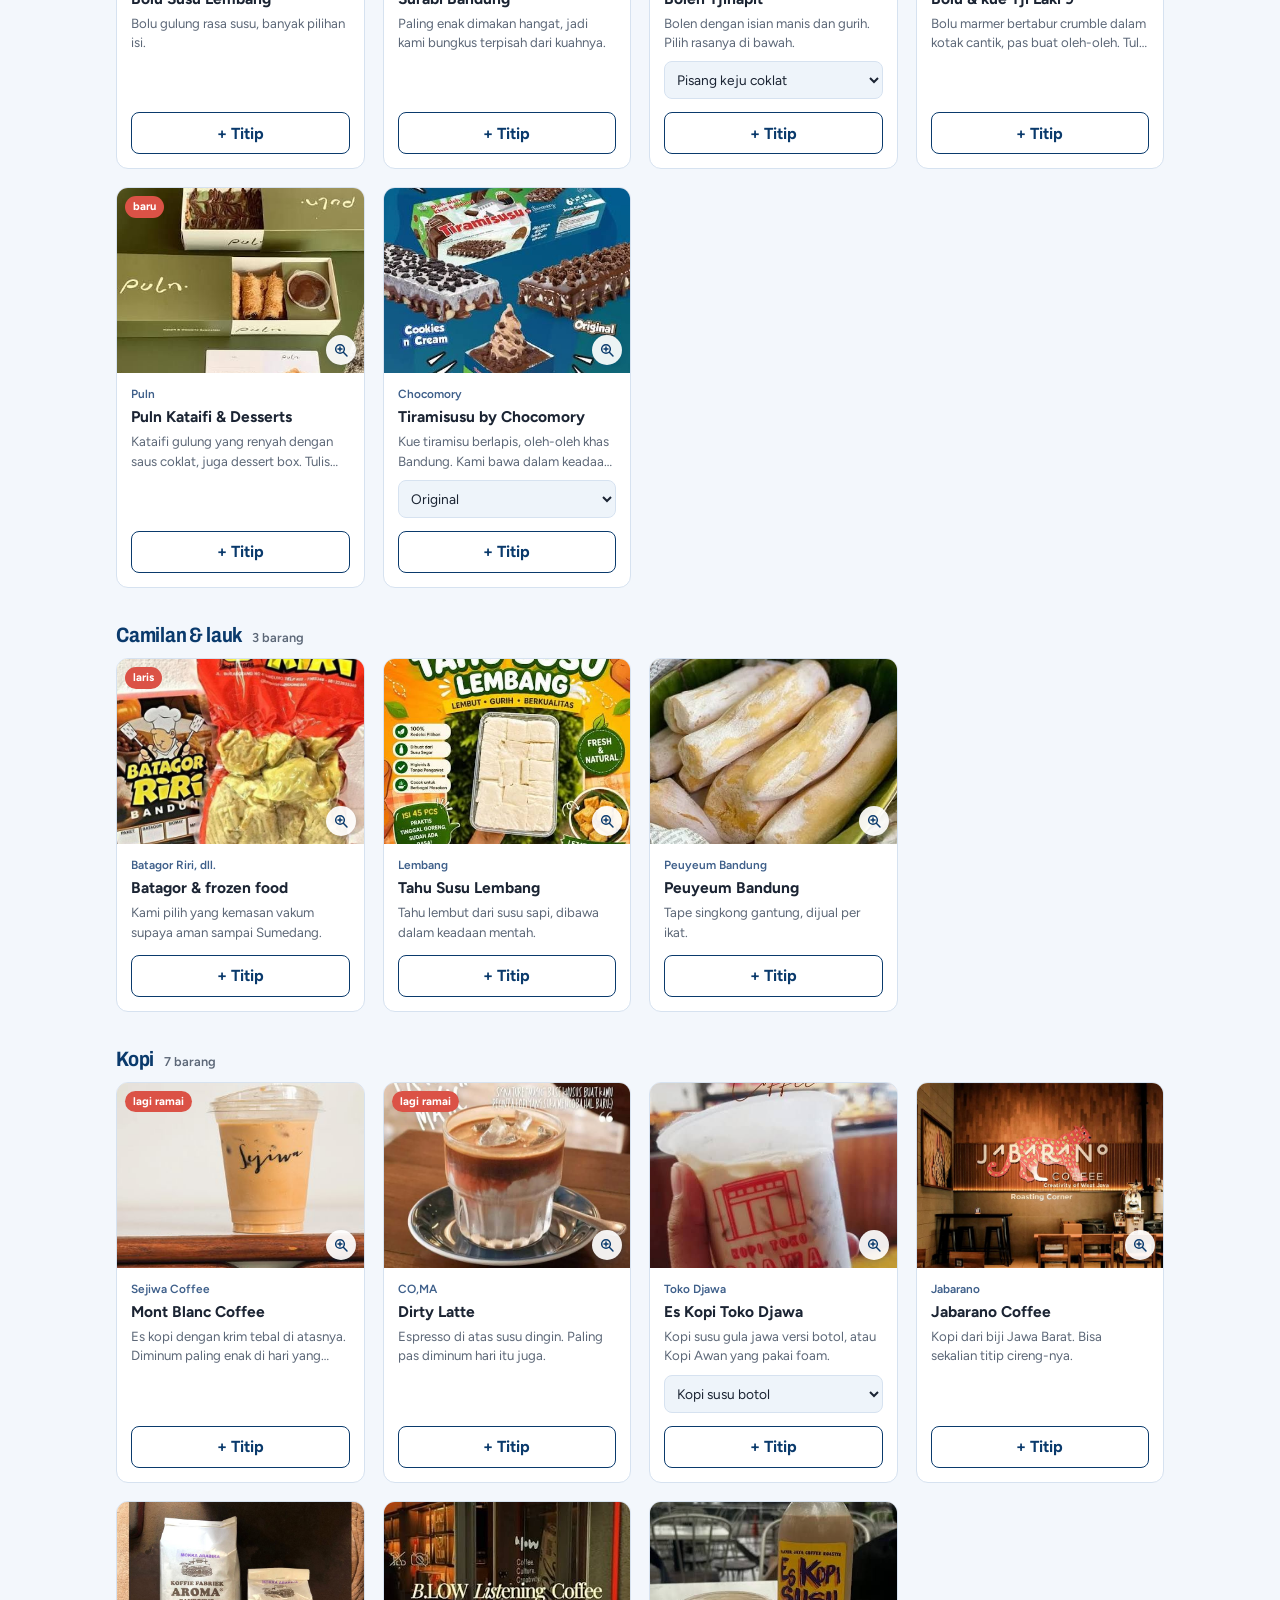
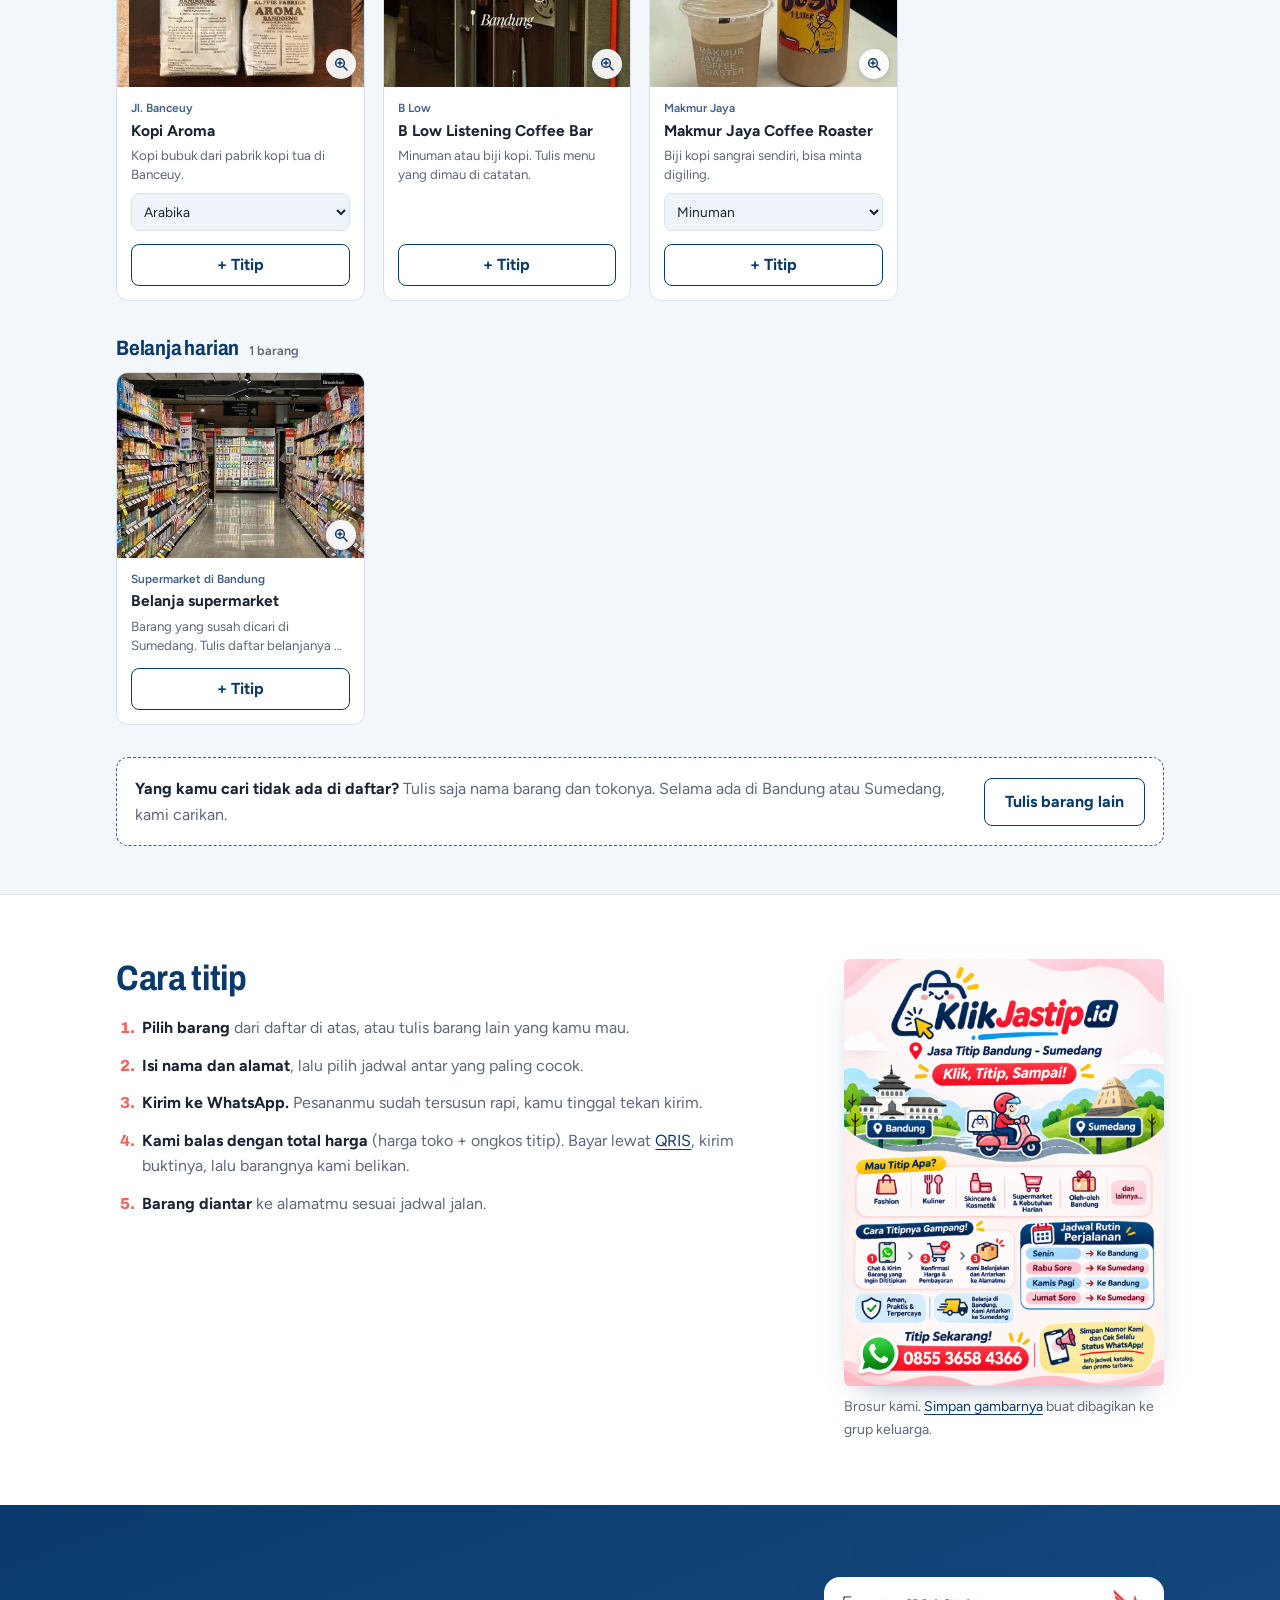
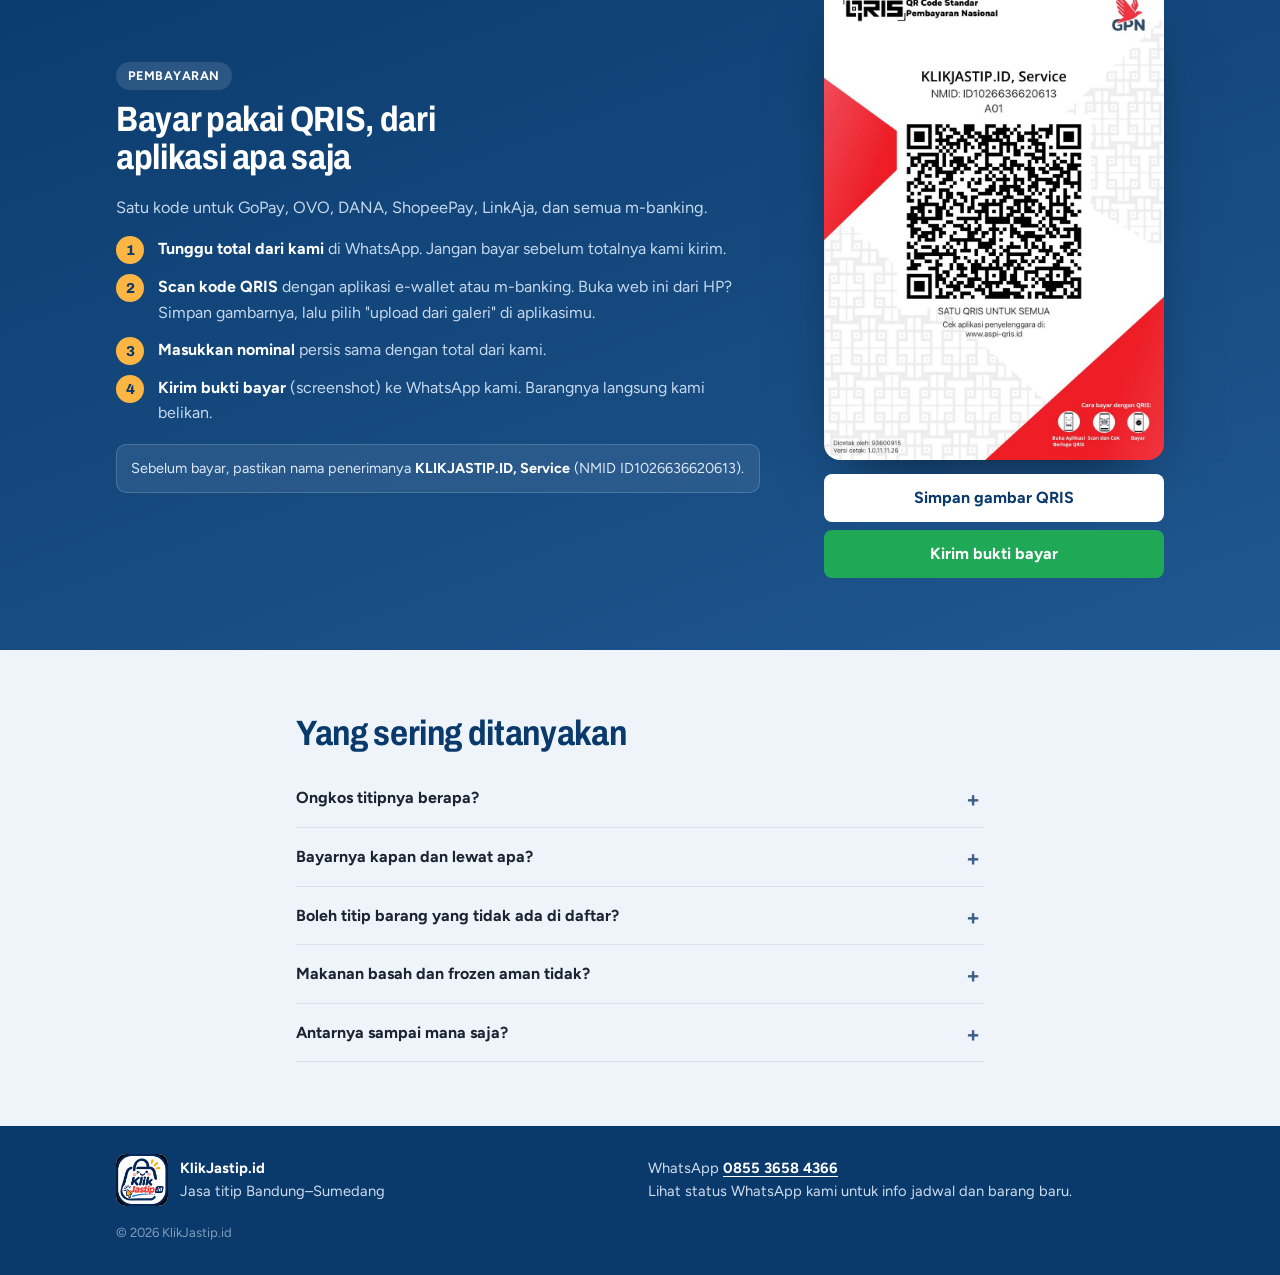
==== commit 601bcf6c: "update semua" ====
--- a/index.html
+++ b/index.html
@@ -5,7 +5,7 @@
   <meta name="viewport" content="width=device-width, initial-scale=1, viewport-fit=cover">
   <title>KlikJastip.id · Titip belanja Bandung–Sumedang</title>
   <meta name="description" content="Titip oleh-oleh dan belanjaan antara Bandung dan Sumedang. Pilih barangnya, isi alamat, pesanan masuk ke WhatsApp KlikJastip.">
-  <meta name="theme-color" content="#1F3B6E">
+  <meta name="theme-color" content="#0A3A6C">
   <meta property="og:title" content="KlikJastip.id · Titip belanja Bandung–Sumedang">
   <meta property="og:description" content="Bolen, brownies, kopi Bandung ke Sumedang. Tahu, ubi Cilembu, opak ke Bandung. Pesan lewat WhatsApp.">
   <meta property="og:image" content="assets/img/logo.png">
@@ -151,7 +151,7 @@
       <h2>Yang sering ditanyakan</h2>
       <details>
         <summary>Ongkos titipnya berapa?</summary>
-        <p>Tergantung jumlah dan ukuran barang, juga jarak alamatmu. Setelah pesananmu masuk, kami kirim rinciannya: harga di toko, ongkos titip, dan ongkir. Kamu baru bayar kalau sudah setuju.</p>
+        <p>Tergantung jumlah dan ukuran barang, juga cara terima barangnya. Setelah pesananmu masuk, kami kirim rinciannya: harga di toko, ongkos titip, dan ongkir (kurir kami, Paxel, atau ekspedisi). Kamu baru bayar kalau sudah setuju.</p>
       </details>
       <details>
         <summary>Bayarnya kapan dan lewat apa?</summary>
@@ -167,7 +167,7 @@
       </details>
       <details>
         <summary>Antarnya sampai mana saja?</summary>
-        <p>Kota Bandung dan Kabupaten Sumedang. Alamat di luar itu tanyakan dulu ke kami.</p>
+        <p>Kurir kami mengantar di Kota Bandung dan Kabupaten Sumedang. Untuk alamat di luar itu, barang bisa kami kirim lewat Paxel atau ekspedisi (JNE, J&amp;T, SiCepat, dll.) dengan ongkir ditanggung pemesan.</p>
       </details>
     </div>
   </section>
@@ -222,13 +222,36 @@
           <textarea id="f-address" name="address" rows="3" autocomplete="street-address" required placeholder="Jalan, nomor rumah, RT/RW, kelurahan, kecamatan"></textarea>
         </div>
         <div data-field-schedule></div>
-        <div class="f">
-          <label for="f-delivery">Terima barangnya</label>
-          <select id="f-delivery" name="delivery">
-            <option>Diantar ke alamat</option>
-            <option>Ketemuan di titik yang disepakati</option>
-          </select>
-        </div>
+        <fieldset class="f">
+          <legend>Terima barangnya</legend>
+          <div class="ship">
+            <label class="ship__opt">
+              <input type="radio" name="delivery" value="Diantar kurir KlikJastip ke alamat" checked>
+              <span class="ship__txt"><b>Diantar ke alamat</b><small>Kurir KlikJastip, Kota Bandung &amp; Kab. Sumedang. Ongkir antar dikabari bersama total.</small></span>
+            </label>
+            <label class="ship__opt">
+              <input type="radio" name="delivery" value="Ketemuan di titik yang disepakati">
+              <span class="ship__txt"><b>Ketemuan di titik yang disepakati</b><small>Tanpa ongkir antar.</small></span>
+            </label>
+            <label class="ship__opt">
+              <input type="radio" name="delivery" value="Dikirim lewat Paxel">
+              <span class="ship__txt"><b>Kirim lewat Paxel</b><small>Cocok untuk makanan dan frozen, sampai di hari yang sama. Ongkir Paxel ditanggung pemesan, kami cekkan tarifnya.</small></span>
+            </label>
+            <label class="ship__opt">
+              <input type="radio" name="delivery" value="Dikirim lewat ekspedisi">
+              <span class="ship__txt"><b>Kirim lewat ekspedisi</b><small>JNE, J&amp;T, SiCepat, dll. untuk alamat di luar Bandung–Sumedang. Ongkir ditanggung pemesan, kami cekkan tarifnya.</small></span>
+            </label>
+          </div>
+          <div class="ship__courier" data-meet hidden>
+            <label for="f-meet">Alamat titik ketemuan</label>
+            <textarea id="f-meet" name="meet" rows="2" placeholder="mis. Depan Alfamart Jatinangor, Jl. Raya Jatinangor No. 12. Boleh tempel link Google Maps"></textarea>
+            <p class="f__help">Tulis tempat yang mudah dicari. Jamnya kami sepakati lewat WhatsApp.</p>
+          </div>
+          <div class="ship__courier" data-courier hidden>
+            <label for="f-courier">Ekspedisi pilihan <span class="opt">boleh dikosongkan, nanti kami pilihkan yang paling murah</span></label>
+            <input id="f-courier" name="courier" placeholder="mis. JNE REG, J&amp;T, SiCepat">
+          </div>
+        </fieldset>
         <div class="f">
           <label for="f-note">Catatan <span class="opt">boleh dikosongkan</span></label>
           <textarea id="f-note" name="note" rows="2" placeholder="Patokan rumah, jam bisa dihubungi, batas budget"></textarea>
@@ -264,7 +287,7 @@
       </fieldset>
       <div class="f">
         <label for="c-name">Nama barang</label>
-        <input id="c-name" name="item" required placeholder="mis. Serum Somethinc 20 ml">
+        <input id="c-name" name="item" required placeholder="mis. Cireng isi frozen 2 pak">
       </div>
       <div class="f">
         <label for="c-store">Toko atau tempat beli <span class="opt">kalau tahu</span></label>
--- a/assets/css/style.css
+++ b/assets/css/style.css
@@ -2,15 +2,22 @@
  * Tampilan: biru tua logo, coral, dan kuning stabilo. Kartu putih bersudut membulat.
  */
 :root {
-  --ink: #1F3B6E;          /* biru tua dari logo */
-  --ink-soft: #46597F;
-  --text: #22262E;
-  --muted: #646B78;
-  --rule: #D3DFEF;         /* garis pemisah */
-  --margin: #E8574B;       /* garis margin merah = coral logo */
-  --marker: #F5B82E;       /* stabilo kuning */
+  /* Palet diambil langsung dari logo KlikJastip.id */
+  --ink: #0A3A6C;          /* navy: tulisan "Klik", garis tas */
+  --ink-soft: #3E5F8A;     /* navy lebih terang untuk teks sekunder */
+  --coral: #F0675C;        /* coral: tulisan "Jastip" */
+  --coral-deep: #DB5246;   /* coral gelap: latar yang berisi teks putih */
+  --coral-ink: #C0433A;    /* coral untuk teks di atas putih */
+  --coral-soft: #FDEBE8;
+  --sky: #7EA5CF;          /* biru gunung di logo */
+  --sky-light: #B5CCE5;
+  --sun: #FDB643;          /* kuning kilau di logo */
+  --sun-soft: #FFF5E1;
+  --text: #1B2433;
+  --muted: #5D6878;
+  --rule: #D6E2F0;         /* garis pemisah, turunan biru langit */
   --paper: #FFFFFF;
-  --tint: #F2F5FA;
+  --tint: #EEF4FA;
   --wa: #1FA855;
   --top-h: 60px;
 
@@ -31,7 +38,7 @@
 button, input, select, textarea { font: inherit; color: inherit; }
 button { cursor: pointer; }
 [hidden] { display: none !important; }
-:focus-visible { outline: 3px solid var(--marker); outline-offset: 2px; }
+:focus-visible { outline: 3px solid var(--sun); outline-offset: 2px; }
 .sr { position: absolute; width: 1px; height: 1px; overflow: hidden; clip: rect(0 0 0 0); white-space: nowrap; }
 
 .wrap { max-width: 1080px; margin: 0 auto; padding: 0 16px; }
@@ -52,16 +59,16 @@
 .top__nav a:hover { color: var(--ink); text-decoration: underline; }
 .top__nota { margin-left: auto; display: inline-flex; align-items: center; gap: 8px; min-height: 40px; padding: 0 14px; border: 1.5px solid var(--ink); border-radius: 8px; background: #fff; color: var(--ink); font-weight: 700; }
 .top__nota span { min-width: 22px; height: 22px; padding: 0 6px; border-radius: 11px; background: var(--ink); color: #fff; font-size: .78rem; display: grid; place-items: center; }
-.top__nota.bump span { background: var(--margin); }
+.top__nota.bump span { background: var(--coral); }
 
 /* ---------- Pembuka ---------- */
-.intro { padding: 28px 0 36px; background: radial-gradient(120% 80% at 100% 0%, #FDECEA 0, rgba(253, 236, 234, 0) 60%), linear-gradient(#fff, #FBFCFE); }
+.intro { padding: 28px 0 36px; background: radial-gradient(90% 70% at 100% 0%, rgba(181, 204, 229, .55) 0, rgba(181, 204, 229, 0) 65%), radial-gradient(60% 50% at 0% 100%, rgba(253, 235, 232, .8) 0, rgba(253, 235, 232, 0) 70%), linear-gradient(#fff, #F7FAFD); }
 .points { list-style: none; margin: 18px 0 0; padding: 0; display: flex; flex-wrap: wrap; gap: 8px 18px; font-size: .9rem; font-weight: 600; color: var(--ink-soft); }
 .points li { display: flex; align-items: center; gap: 6px; }
 .points li::before { content: ""; width: 16px; height: 16px; flex: none; border-radius: 50%; background: var(--wa) url("data:image/svg+xml,%3Csvg xmlns='http://www.w3.org/2000/svg' viewBox='0 0 16 16'%3E%3Cpath d='M4.5 8.2 7 10.5l4.5-5' fill='none' stroke='%23fff' stroke-width='2' stroke-linecap='round' stroke-linejoin='round'/%3E%3C/svg%3E") center / 100% no-repeat; }
 .intro__in { display: grid; gap: 28px; }
 .intro h1 { font-size: clamp(2rem, 8.4vw, 3.4rem); font-weight: 800; max-width: 17ch; }
-.intro h1 mark { white-space: nowrap;background: linear-gradient(transparent 58%, rgba(245, 184, 46, .55) 58% 92%, transparent 92%); color: inherit; padding: 0 .04em; }
+.intro h1 mark { white-space: nowrap;background: linear-gradient(transparent 58%, rgba(253, 182, 67, .55) 58% 92%, transparent 92%); color: inherit; padding: 0 .04em; }
 .intro__text > p { font-size: 1.06rem; color: var(--muted); max-width: 36em; }
 .intro__alt { font-size: .95rem; color: var(--muted); margin-top: 14px; }
 
@@ -72,7 +79,7 @@
 .pick__btn + .pick__btn { background: #fff; color: var(--ink); box-shadow: inset 0 0 0 1.5px var(--ink); }
 
 /* Kartu jadwal */
-.sched { align-self: start; background: #fff; border: 1px solid var(--rule); border-radius: 18px; padding: 18px; box-shadow: 0 24px 48px -30px rgba(31, 59, 110, .45); }
+.sched { align-self: start; background: #fff; border: 1px solid var(--rule); border-radius: 18px; padding: 18px; box-shadow: 0 24px 48px -30px rgba(10, 58, 108, .45); }
 .sched__head { display: flex; align-items: flex-start; justify-content: space-between; gap: 12px; margin-bottom: 14px; }
 .sched h2 { font-size: 1.45rem; margin: 0 0 2px; }
 .sched__today { margin: 0; font-size: .86rem; color: var(--muted); }
@@ -82,7 +89,7 @@
 @keyframes pulse { 70% { box-shadow: 0 0 0 7px rgba(31, 168, 85, 0); } 100% { box-shadow: 0 0 0 0 rgba(31, 168, 85, 0); } }
 .trips { list-style: none; margin: 0; padding: 0; display: grid; gap: 8px; }
 .trip { display: flex; align-items: center; gap: 12px; padding: 8px 10px 8px 8px; border-radius: 12px; background: var(--tint); border: 1.5px solid transparent; }
-.trip__date { flex: none; width: 48px; height: 50px; border-radius: 10px; display: grid; place-content: center; text-align: center; background: #fff; color: var(--ink); line-height: 1; box-shadow: 0 1px 2px rgba(31, 59, 110, .12); }
+.trip__date { flex: none; width: 48px; height: 50px; border-radius: 10px; display: grid; place-content: center; text-align: center; background: #fff; color: var(--ink); line-height: 1; box-shadow: 0 1px 2px rgba(10, 58, 108, .12); }
 .trip__date b { font-family: var(--f-display); font-size: 1.35rem; font-weight: 800; }
 .trip__date small { font-size: .68rem; font-weight: 700; text-transform: uppercase; letter-spacing: .04em; color: var(--muted); margin-top: 3px; }
 .trip__info { flex: 1; min-width: 0; display: grid; }
@@ -90,25 +97,25 @@
 .trip__dest { font-size: .84rem; font-weight: 600; display: flex; align-items: center; gap: 6px; }
 .trip__dest::before { content: ""; width: 8px; height: 8px; border-radius: 50%; background: currentColor; }
 .trip--smd-bdg .trip__dest { color: var(--ink); }
-.trip--bdg-smd .trip__dest { color: #D2453A; }
-.trip__badge { flex: none; font-size: .7rem; font-weight: 700; padding: 4px 9px; border-radius: 999px; background: var(--marker); color: #4A3300; }
-.trip__badge--today { background: #E3E7EE; color: var(--muted); }
-.trip.is-next { background: #FFF8E6; border-color: var(--marker); }
+.trip--bdg-smd .trip__dest { color: var(--coral-ink); }
+.trip__badge { flex: none; font-size: .7rem; font-weight: 700; padding: 4px 9px; border-radius: 999px; background: var(--sun); color: #4A3300; }
+.trip__badge--today { background: #E2EAF3; color: var(--muted); }
+.trip.is-next { background: var(--sun-soft); border-color: var(--sun); }
 .trip.is-next .trip__date { background: var(--ink); color: #fff; }
 .trip.is-next .trip__date small { color: rgba(255, 255, 255, .75); }
 .trip.is-today { opacity: .7; }
-.sched__deadline { margin: 14px 0 0; padding: 10px 12px; border-radius: 10px; background: #FDECEA; color: #8E2C24; font-size: .84rem; line-height: 1.45; }
-.sched__deadline b { color: #B8342A; }
-.sched__deadline span { color: #A0574F; }
+.sched__deadline { margin: 14px 0 0; padding: 10px 12px; border-radius: 10px; background: var(--coral-soft); color: #9C362E; font-size: .84rem; line-height: 1.45; }
+.sched__deadline b { color: var(--coral-ink); }
+.sched__deadline span { color: #A9564D; }
 .sched__deadline:empty { display: none; }
 
 /* ---------- Katalog ---------- */
-.catalog { padding: 8px 0 48px; border-top: 1px solid var(--rule); background: #F6F8FC; }
-.bar { position: sticky; top: var(--top-h); z-index: 20; background: #F6F8FC; margin: 0 -16px; padding: 10px 16px 0; border-bottom: 1px solid var(--rule); }
+.catalog { padding: 8px 0 48px; border-top: 1px solid var(--rule); background: #F3F7FC; }
+.bar { position: sticky; top: var(--top-h); z-index: 20; background: #F3F7FC; margin: 0 -16px; padding: 10px 16px 0; border-bottom: 1px solid var(--rule); }
 .tabs { display: grid; grid-template-columns: 1fr 1fr; }
 .tab { border: 0; background: none; padding: 10px 4px 12px; font-family: var(--f-display); font-stretch: 85%; font-weight: 700; font-size: 1.05rem; color: var(--muted); border-bottom: 3px solid transparent; }
 .tab small { display: block; font-family: var(--f-body); font-weight: 500; font-size: .75rem; }
-.tab[aria-selected="true"] { color: var(--ink); border-bottom-color: var(--margin); }
+.tab[aria-selected="true"] { color: var(--ink); border-bottom-color: var(--coral); }
 .bar__row { display: flex; flex-direction: column; gap: 8px; padding: 10px 0; }
 .cats { display: flex; gap: 6px; overflow-x: auto; scrollbar-width: none; margin: 0 -16px; padding: 0 16px; }
 .cats::-webkit-scrollbar { display: none; }
@@ -126,13 +133,13 @@
 
 /* Kartu produk */
 .card { display: flex; flex-direction: column; min-width: 0; background: #fff; border: 1px solid var(--rule); border-radius: 12px; overflow: hidden; transition: box-shadow .2s, transform .2s, border-color .2s; }
-@media (hover: hover) { .card:hover { border-color: #BFCDE3; box-shadow: 0 16px 32px -20px rgba(31, 59, 110, .5); transform: translateY(-2px); } }
+@media (hover: hover) { .card:hover { border-color: var(--sky-light); box-shadow: 0 16px 32px -20px rgba(10, 58, 108, .5); transform: translateY(-2px); } }
 .card__pic { position: relative; display: block; width: 100%; aspect-ratio: 4 / 3; padding: 0; border: 0; background: none; cursor: zoom-in; }
 .card__pic .art { position: absolute; inset: 0; }
 .card__pic img { transition: transform .35s ease; }
 @media (hover: hover) { .card:hover .card__pic img { transform: scale(1.04); } }
-.card__tag { position: absolute; left: 8px; top: 8px; max-width: calc(100% - 16px); background: var(--margin); color: #fff; font-size: .7rem; font-weight: 700; line-height: 1; padding: 5px 8px; border-radius: 999px; white-space: nowrap; overflow: hidden; text-overflow: ellipsis; }
-.card__zoom { position: absolute; right: 8px; bottom: 8px; width: 30px; height: 30px; border-radius: 50%; background: rgba(255, 255, 255, .92); display: grid; place-items: center; box-shadow: 0 2px 6px rgba(31, 59, 110, .2); }
+.card__tag { position: absolute; left: 8px; top: 8px; max-width: calc(100% - 16px); background: var(--coral-deep); color: #fff; font-size: .7rem; font-weight: 700; line-height: 1; padding: 5px 8px; border-radius: 999px; white-space: nowrap; overflow: hidden; text-overflow: ellipsis; }
+.card__zoom { position: absolute; right: 8px; bottom: 8px; width: 30px; height: 30px; border-radius: 50%; background: rgba(255, 255, 255, .92); display: grid; place-items: center; box-shadow: 0 2px 6px rgba(10, 58, 108, .2); }
 .card__zoom svg { width: 16px; height: 16px; fill: none; stroke: var(--ink); stroke-width: 2.2; stroke-linecap: round; }
 .card__body { display: flex; flex-direction: column; gap: 3px; flex: 1; padding: 10px 12px 12px; }
 .card__where { font-size: .74rem; font-weight: 600; color: var(--ink-soft); margin: 0; white-space: nowrap; overflow: hidden; text-overflow: ellipsis; }
@@ -147,11 +154,9 @@
 .art__icon { width: 36%; max-width: 92px; height: auto; fill: none; stroke: currentColor; stroke-width: 2.4; stroke-linecap: round; stroke-linejoin: round; opacity: .85; }
 .art img { position: absolute; inset: 0; width: 100%; height: 100%; object-fit: cover; color: transparent; background: var(--art-bg, var(--tint)); }
 .art__none { display: none; }
-.art--kue      { --art-bg: #FDE8E5; --art-ink: #C2453A; }
+.art--kue      { --art-bg: var(--coral-soft); --art-ink: #C2453A; }
 .art--camilan  { --art-bg: #FFF1D1; --art-ink: #A66A00; }
 .art--kopi     { --art-bg: #F1E6DC; --art-ink: #6B4428; }
-.art--fashion  { --art-bg: #E3EAF7; --art-ink: #1F3B6E; }
-.art--skincare { --art-bg: #F8E4F0; --art-ink: #A23B72; }
 .art--harian   { --art-bg: #E2F4E9; --art-ink: #1C7A44; }
 
 .add { width: 100%; min-height: 42px; padding: 0 14px; border-radius: 8px; border: 1.5px solid var(--ink); background: #fff; color: var(--ink); font-weight: 700; transition: background .15s, color .15s; }
@@ -166,7 +171,7 @@
 .detail__main { position: relative; aspect-ratio: 4 / 3; border-radius: 12px; overflow: hidden; }
 .detail__main .art { position: absolute; inset: 0; }
 .art--big .art__icon { max-width: 120px; }
-.art--big img { object-fit: contain; background: #F4F6FA; }
+.art--big img { object-fit: contain; background: var(--tint); }
 .art--none .art__none { display: block; position: absolute; left: 10px; right: 10px; bottom: 10px; padding: 8px 10px; border-radius: 8px; background: rgba(255, 255, 255, .92); color: var(--text); font-size: .82rem; line-height: 1.4; }
 .detail__thumbs { display: flex; gap: 8px; margin-top: 8px; overflow-x: auto; }
 .detail__thumbs button { flex: none; width: 60px; height: 60px; padding: 0; border: 2px solid transparent; border-radius: 8px; overflow: hidden; background: var(--tint); }
@@ -175,7 +180,7 @@
 .detail__chips { display: flex; flex-wrap: wrap; gap: 6px; margin: 0 0 10px; }
 .chip { font-size: .76rem; font-weight: 600; padding: 4px 10px; border-radius: 999px; background: var(--tint); color: var(--ink-soft); }
 .chip--route { background: var(--ink); color: #fff; }
-.chip--tag { background: #FDE8E5; color: #B8342A; }
+.chip--tag { background: var(--coral-soft); color: var(--coral-ink); }
 .detail__where { font-size: .92rem; color: var(--ink-soft); margin: 0 0 6px; }
 .detail__desc { color: var(--text); margin: 0 0 12px; }
 .detail__label { display: block; font-weight: 600; font-size: .9rem; }
@@ -196,21 +201,21 @@
 .how h2, .faq h2 { font-size: clamp(1.6rem, 6vw, 2.2rem); }
 .how__list { margin: 0; padding: 0 0 0 1.4em; display: grid; gap: 12px; }
 .how__list li { padding-left: 4px; color: var(--muted); }
-.how__list li::marker { font-family: var(--f-display); font-weight: 800; color: var(--margin); }
+.how__list li::marker { font-family: var(--f-display); font-weight: 800; color: var(--coral); }
 .how__list b { color: var(--text); }
 .flyer { margin: 0; max-width: 340px; }
-.flyer img { border-radius: 6px; box-shadow: 0 12px 30px -18px rgba(31, 59, 110, .6); }
+.flyer img { border-radius: 6px; box-shadow: 0 12px 30px -18px rgba(10, 58, 108, .6); }
 .flyer figcaption { font-size: .88rem; color: var(--muted); margin-top: 10px; }
 
 /* ---------- Pembayaran ---------- */
-.pay { padding: 44px 0; background: linear-gradient(160deg, var(--ink) 0%, #2A4E8C 100%); color: #DCE4F2; }
+.pay { padding: 44px 0; background: linear-gradient(160deg, var(--ink) 0%, #1F578F 100%); color: #DCE8F5; }
 .pay__in { display: grid; gap: 28px; }
 .pay__kicker { display: inline-block; margin: 0 0 10px; padding: 4px 12px; border-radius: 999px; background: rgba(255, 255, 255, .12); color: #fff; font-size: .78rem; font-weight: 700; letter-spacing: .04em; text-transform: uppercase; }
 .pay h2 { color: #fff; font-size: clamp(1.6rem, 6vw, 2.2rem); max-width: 18ch; }
-.pay__lead { font-size: 1.02rem; color: #C3CFE4; }
+.pay__lead { font-size: 1.02rem; color: #C6D8EE; }
 .pay__steps { list-style: none; counter-reset: s; margin: 0 0 18px; padding: 0; display: grid; gap: 12px; }
-.pay__steps li { counter-increment: s; position: relative; padding-left: 42px; color: #C3CFE4; }
-.pay__steps li::before { content: counter(s); position: absolute; left: 0; top: 0; width: 28px; height: 28px; border-radius: 50%; background: var(--marker); color: var(--ink); font: 800 .9rem/28px var(--f-display); text-align: center; }
+.pay__steps li { counter-increment: s; position: relative; padding-left: 42px; color: #C6D8EE; }
+.pay__steps li::before { content: counter(s); position: absolute; left: 0; top: 0; width: 28px; height: 28px; border-radius: 50%; background: var(--sun); color: var(--ink); font: 800 .9rem/28px var(--f-display); text-align: center; }
 .pay__steps b { color: #fff; }
 .pay__check { margin: 0; padding: 12px 14px; border-radius: 10px; background: rgba(255, 255, 255, .08); border: 1px solid rgba(255, 255, 255, .16); font-size: .9rem; }
 .pay__check b { color: #fff; }
@@ -231,7 +236,7 @@
 .faq details p { color: var(--muted); padding-bottom: 6px; }
 
 /* ---------- Footer ---------- */
-.foot { background: var(--ink); color: #D4DCEB; padding: 28px 0 calc(90px + var(--safe-b)); font-size: .92rem; }
+.foot { background: var(--ink); color: #CFDDEE; padding: 28px 0 calc(90px + var(--safe-b)); font-size: .92rem; }
 .foot__in { display: grid; gap: 16px; }
 .foot__in > div { display: flex; gap: 12px; align-items: center; }
 .foot img { width: 52px; border-radius: 10px; background: #fff; }
@@ -248,7 +253,7 @@
 /* ---------- Sheet (nota & barang lain) ---------- */
 .sheet { position: fixed; inset: 0; z-index: 50; visibility: hidden; }
 .sheet.is-open { visibility: visible; }
-.sheet__shade { position: absolute; inset: 0; background: rgba(20, 30, 50, .45); opacity: 0; transition: opacity .2s; }
+.sheet__shade { position: absolute; inset: 0; background: rgba(6, 30, 58, .5); opacity: 0; transition: opacity .2s; }
 .sheet.is-open .sheet__shade { opacity: 1; }
 .sheet__panel { position: absolute; left: 0; right: 0; bottom: 0; max-height: 94dvh; max-height: 94vh; display: flex; flex-direction: column; background: #fff; border-radius: 14px 14px 0 0; transform: translateY(100%); transition: transform .28s cubic-bezier(.2, .8, .2, 1); }
 @supports (max-height: 1dvh) { .sheet__panel { max-height: 94dvh; } }
@@ -269,8 +274,8 @@
 .nota__ctl { display: flex; align-items: center; gap: 4px; }
 .nota__ctl button { width: 32px; height: 32px; border: 1px solid var(--rule); background: var(--tint); border-radius: 8px; color: var(--ink); font-weight: 700; line-height: 1; }
 .nota__ctl output { min-width: 30px; text-align: center; font-weight: 700; color: var(--ink); }
-.nota__note { grid-column: 1 / -1; width: 100%; min-height: 36px; border: 1px dashed #C3CEDF; border-radius: 8px; background: #fff; font-size: .88rem; color: var(--text); padding: 0 10px; }
-.nota__note::placeholder { color: #9AA5B8; }
+.nota__note { grid-column: 1 / -1; width: 100%; min-height: 36px; border: 1px dashed #BED0E6; border-radius: 8px; background: #fff; font-size: .88rem; color: var(--text); padding: 0 10px; }
+.nota__note::placeholder { color: #93A6BF; }
 .nota__note:focus { outline: 0; border-style: solid; border-color: var(--ink); }
 .nota__empty { color: var(--muted); margin: 0; text-align: center; }
 .nota__empty:first-child { margin-top: 12px; font-weight: 700; color: var(--text); }
@@ -282,15 +287,26 @@
 .f { margin: 0 0 14px; border: 0; padding: 0; min-width: 0; }
 .f label, .f legend { display: block; font-weight: 600; font-size: .92rem; margin-bottom: 5px; padding: 0; }
 .opt { font-weight: 400; color: var(--muted); font-size: .82rem; }
-.f input:not([type=radio]), .f textarea, .f select { width: 100%; min-height: 48px; padding: 10px 12px; border: 1px solid #C3CEDF; border-radius: 8px; background: #fff; font-size: 16px; }
+.f input:not([type=radio]), .f textarea, .f select { width: 100%; min-height: 48px; padding: 10px 12px; border: 1px solid #BED0E6; border-radius: 8px; background: #fff; font-size: 16px; }
 .f textarea { resize: vertical; }
-.f input:focus, .f textarea:focus, .f select:focus { outline: 0; border-color: var(--ink); box-shadow: 0 0 0 3px rgba(31, 59, 110, .12); }
-.f .bad { border-color: var(--margin) !important; }
+.f input:focus, .f textarea:focus, .f select:focus { outline: 0; border-color: var(--ink); box-shadow: 0 0 0 3px rgba(10, 58, 108, .12); }
+.f .bad { border-color: var(--coral) !important; }
 .f--two { display: grid; grid-template-columns: 84px 1fr; gap: 10px; }
 .f__help { font-size: .82rem; color: var(--muted); margin: 4px 0 0; }
 .radio { display: flex !important; align-items: center; gap: 10px; font-weight: 500 !important; min-height: 44px; border: 1px solid var(--rule); border-radius: 8px; padding: 0 12px; margin-bottom: 6px !important; }
 .radio input { width: 18px; height: 18px; accent-color: var(--ink); }
-.form__err { color: #B8342A; font-weight: 600; font-size: .92rem; }
+
+/* Pilihan cara terima barang */
+.ship { display: grid; gap: 8px; }
+.ship__opt { display: flex !important; align-items: flex-start; gap: 12px; padding: 12px 14px; border: 1.5px solid var(--rule); border-radius: 10px; background: #fff; cursor: pointer; margin: 0 !important; font-weight: 400 !important; transition: border-color .15s, background .15s; }
+.ship__opt:hover { border-color: var(--sky); }
+.ship__opt input { flex: none; width: 18px; height: 18px; margin: 2px 0 0; accent-color: var(--ink); }
+.ship__opt:has(input:checked) { border-color: var(--ink); background: var(--tint); }
+.ship__txt { display: grid; gap: 2px; }
+.ship__txt b { font-size: .95rem; color: var(--text); }
+.ship__txt small { font-size: .8rem; line-height: 1.4; color: var(--muted); }
+.ship__courier { margin-top: 10px; }
+.form__err { color: var(--coral-ink); font-weight: 600; font-size: .92rem; }
 .form__small { font-size: .85rem; color: var(--muted); margin-top: 10px; text-align: center; }
 .sent { margin-top: 14px; padding: 14px; border-radius: 8px; background: #EAF7EF; }
 .sent p { font-size: .92rem; margin-bottom: 10px; }
@@ -339,6 +355,6 @@
   .detail { grid-template-columns: 1.1fr 1fr; gap: 28px; padding: 20px 0 8px; align-items: start; }
   .detail__main { aspect-ratio: 1 / 1; }
   .dock { left: auto; right: 24px; bottom: 24px; width: 340px; border: 0; background: none; padding: 0; }
-  .dock__btn { box-shadow: 0 10px 30px -10px rgba(31, 59, 110, .6); }
+  .dock__btn { box-shadow: 0 10px 30px -10px rgba(10, 58, 108, .6); }
   .toast { bottom: 96px; }
 }
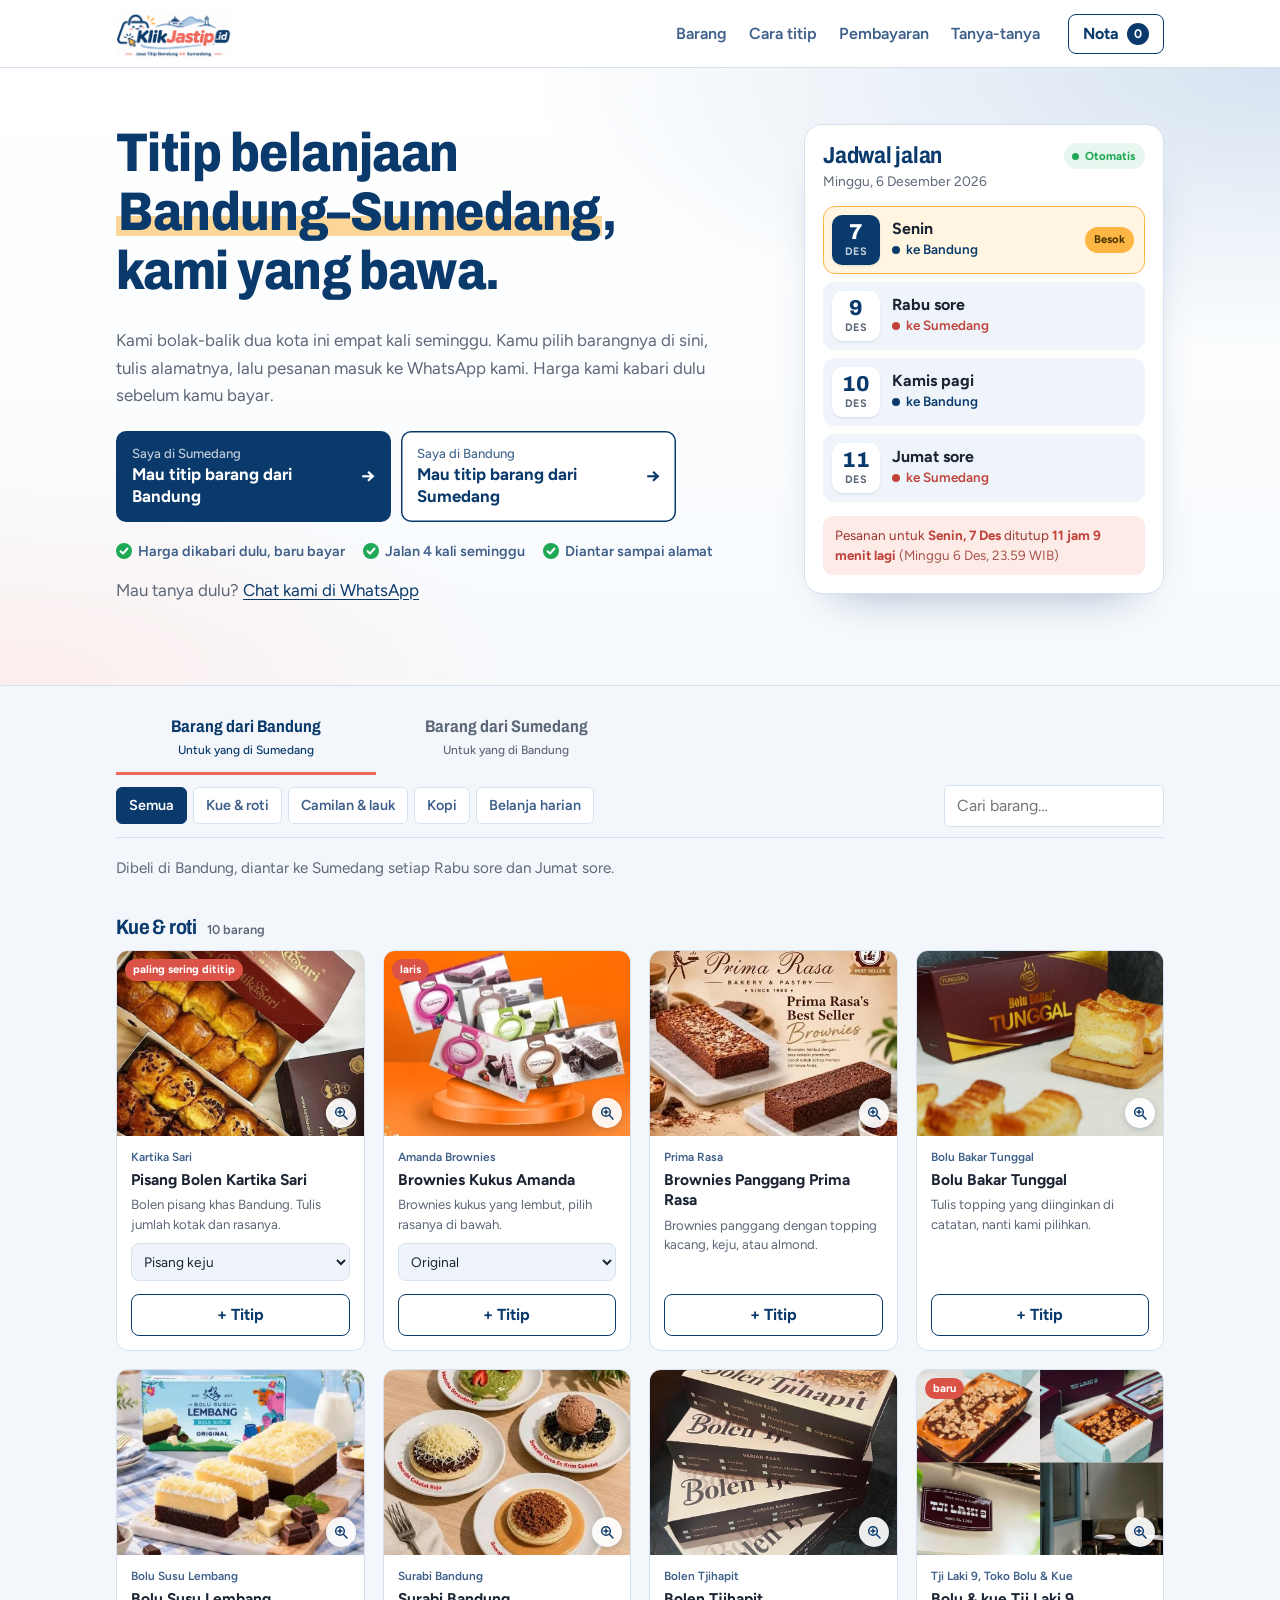
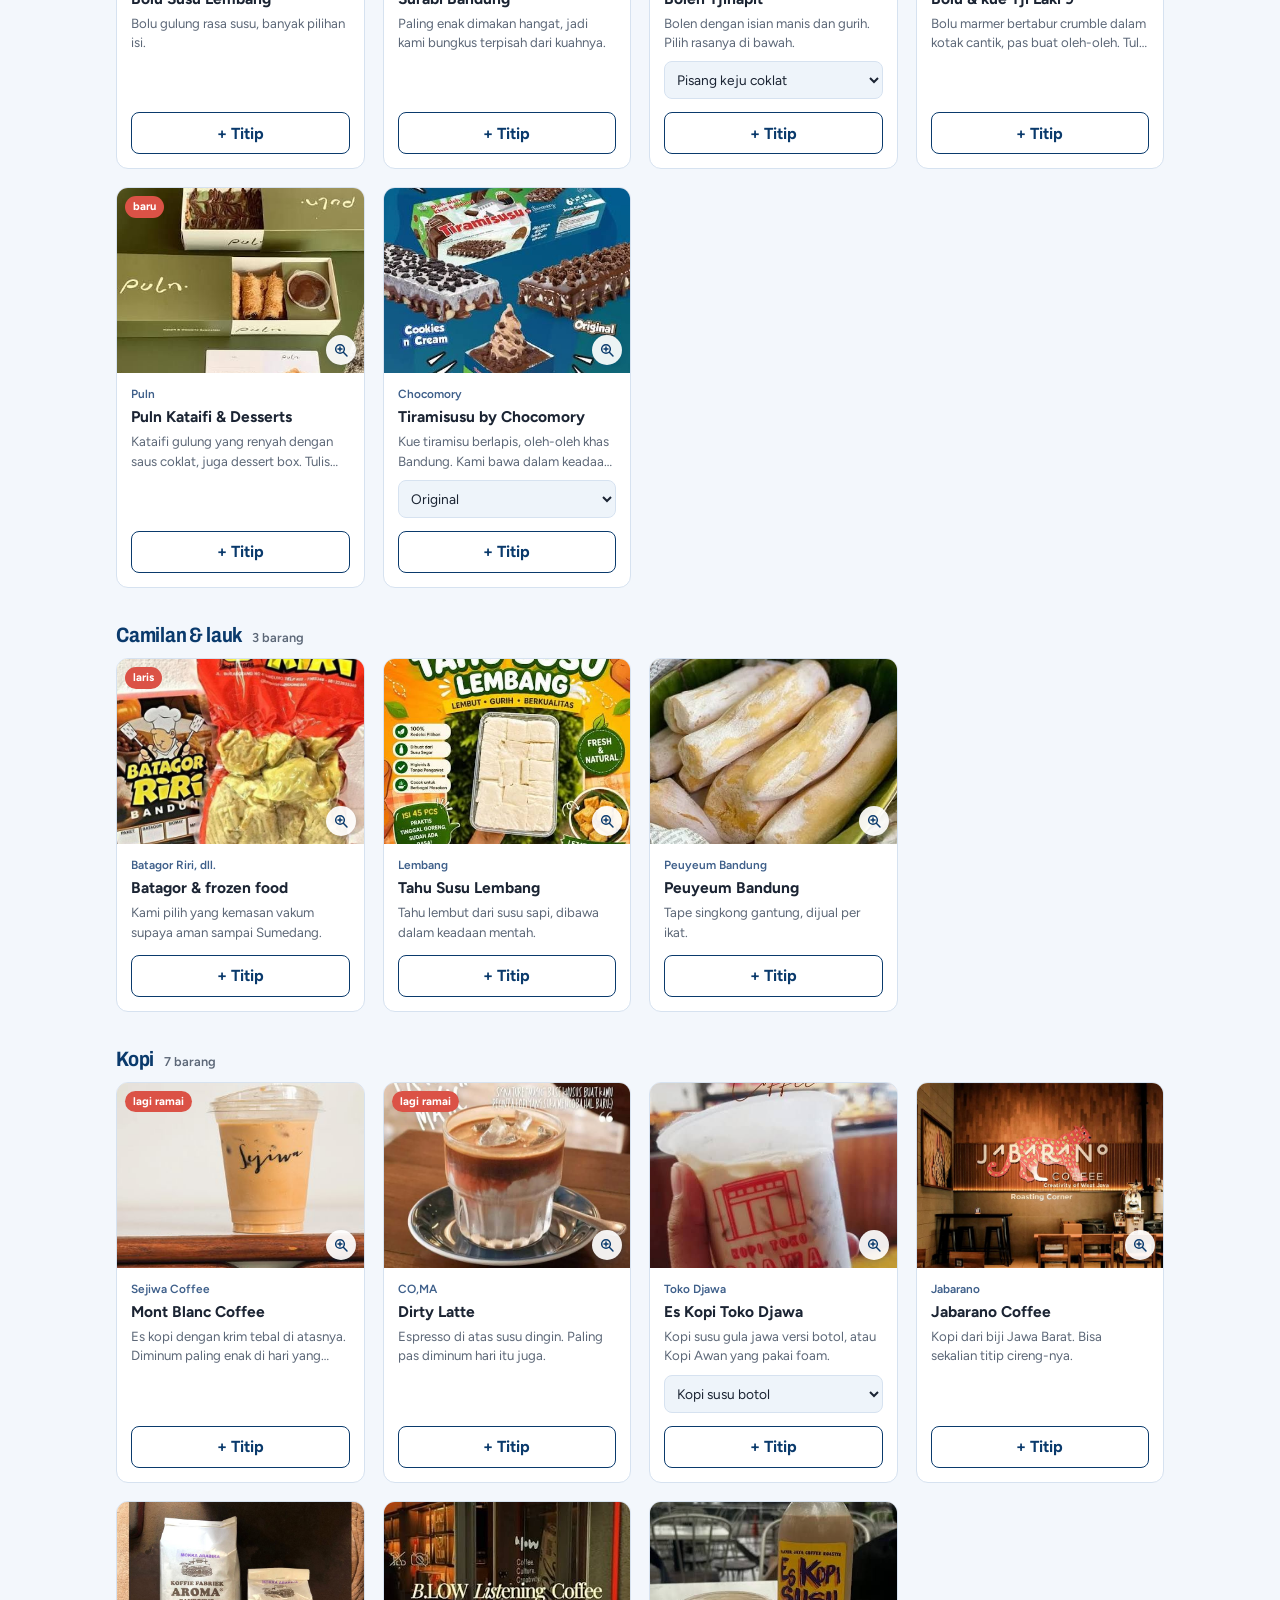
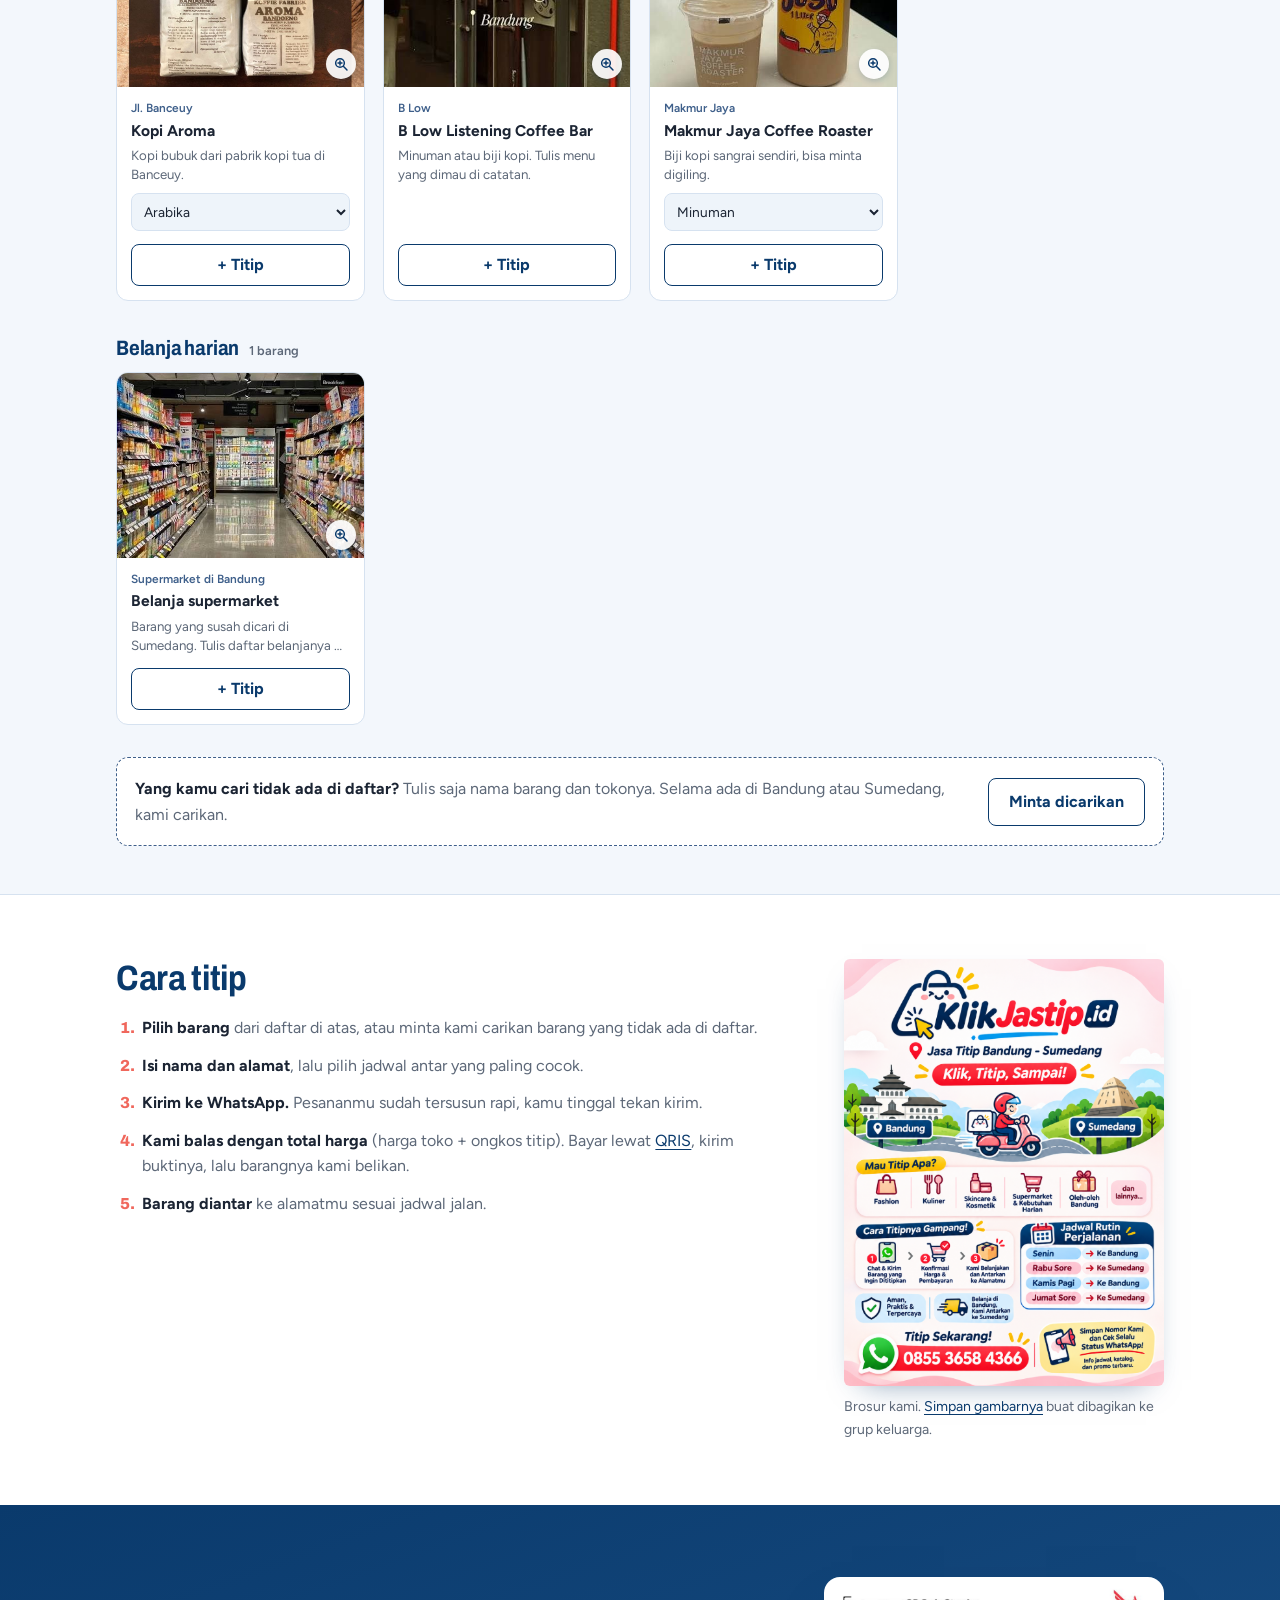
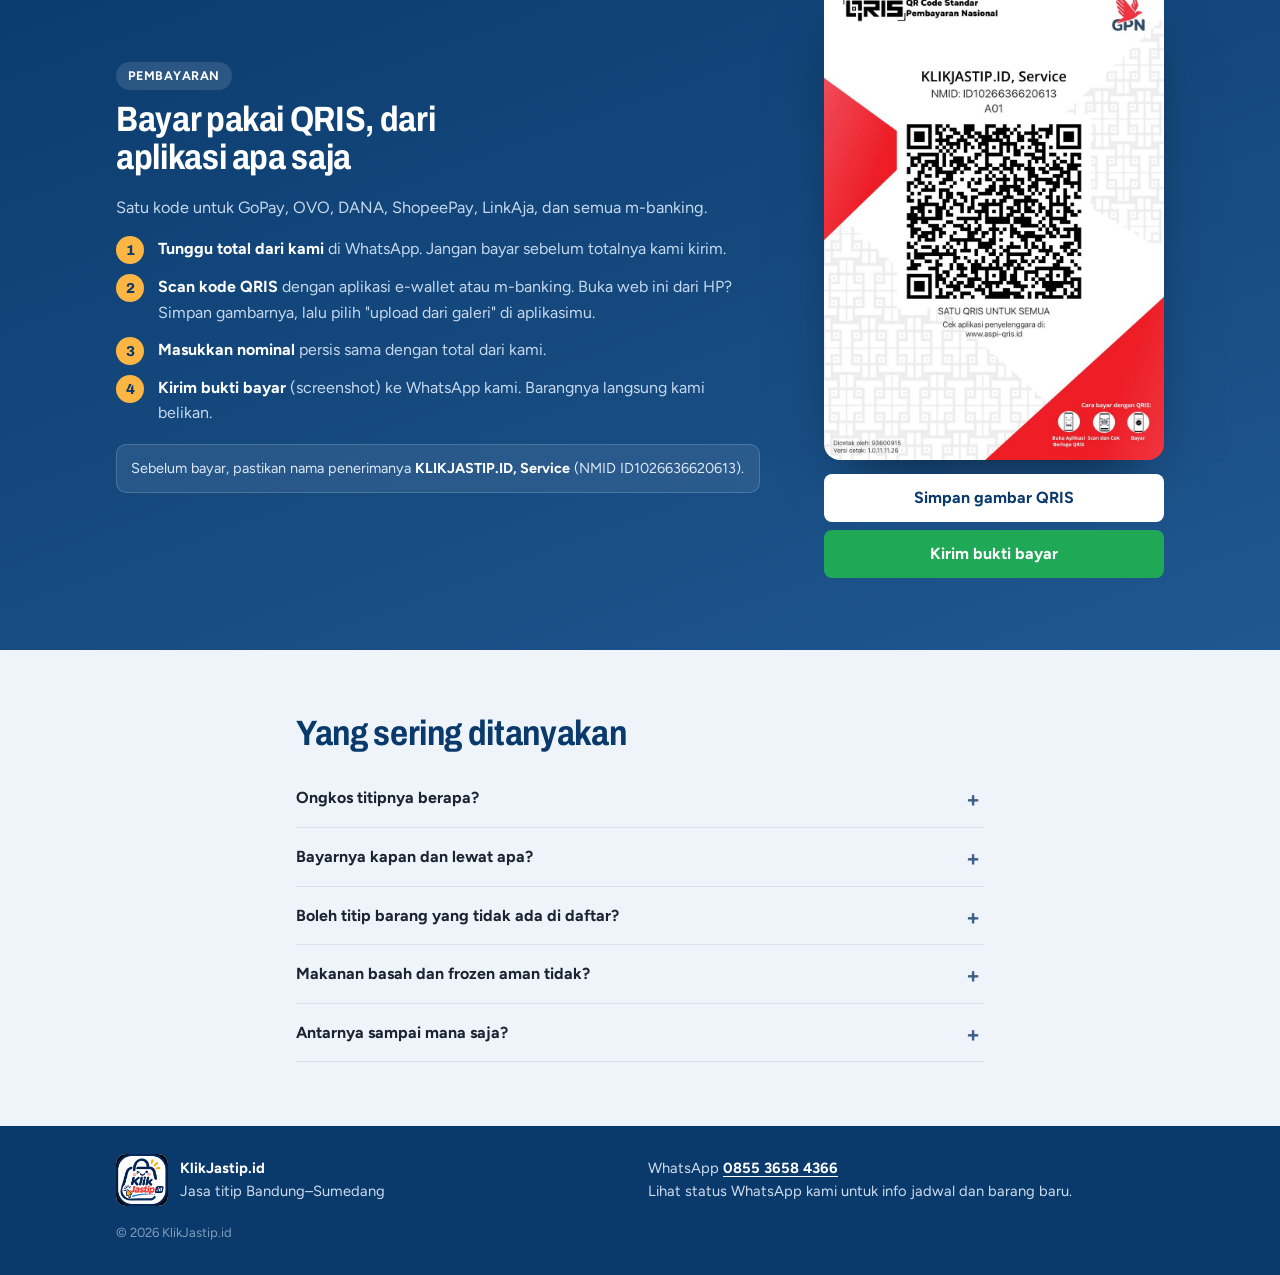
==== commit af1ca5da: "hapus menu" ====
--- a/index.html
+++ b/index.html
@@ -95,7 +95,7 @@
 
       <div class="other">
         <p><b>Yang kamu cari tidak ada di daftar?</b> Tulis saja nama barang dan tokonya. Selama ada di Bandung atau Sumedang, kami carikan.</p>
-        <button type="button" class="btn btn--line" data-open-custom>Tulis barang lain</button>
+        <button type="button" class="btn btn--line" data-open-custom>Minta dicarikan</button>
       </div>
     </div>
   </section>
@@ -106,7 +106,7 @@
       <div>
         <h2>Cara titip</h2>
         <ol class="how__list">
-          <li><b>Pilih barang</b> dari daftar di atas, atau tulis barang lain yang kamu mau.</li>
+          <li><b>Pilih barang</b> dari daftar di atas, atau minta kami carikan barang yang tidak ada di daftar.</li>
           <li><b>Isi nama dan alamat</b>, lalu pilih jadwal antar yang paling cocok.</li>
           <li><b>Kirim ke WhatsApp.</b> Pesananmu sudah tersusun rapi, kamu tinggal tekan kirim.</li>
           <li><b>Kami balas dengan total harga</b> (harga toko + ongkos titip). Bayar lewat <a href="#bayar">QRIS</a>, kirim buktinya, lalu barangnya kami belikan.</li>
@@ -159,7 +159,7 @@
       </details>
       <details>
         <summary>Boleh titip barang yang tidak ada di daftar?</summary>
-        <p>Boleh. Tekan "Tulis barang lain", isi nama barang dan tokonya. Kalau bisa, kirim juga foto atau link-nya supaya kami tidak salah beli.</p>
+        <p>Boleh. Tekan "Minta dicarikan", isi nama barang dan tokonya kalau tahu. Tempel juga link-nya, atau kirim fotonya lewat WhatsApp, supaya kami tidak salah beli.</p>
       </details>
       <details>
         <summary>Makanan basah dan frozen aman tidak?</summary>
@@ -204,7 +204,14 @@
     <div class="sheet__body">
       <div class="nota">
         <div data-cart-items></div>
-        <button type="button" class="nota__add" data-open-custom>+ tulis barang lain</button>
+        <div class="nota__more">
+          <button type="button" class="nota__add" data-open-picker>
+            <b>+ Pilih dari katalog</b>
+          </button>
+          <button type="button" class="nota__add nota__add--find" data-open-custom>
+            <b>+ Minta dicarikan</b>
+          </button>
+        </div>
       </div>
 
       <form class="form" data-form novalidate>
@@ -271,17 +278,37 @@
   </section>
 </div>
 
-<!-- Barang lain -->
+<!-- Pilih dari katalog (dibuka dari nota) -->
+<div class="sheet sheet--small sheet--picker" data-picker-modal aria-hidden="true">
+  <div class="sheet__shade"></div>
+  <section class="sheet__panel" role="dialog" aria-modal="true" aria-labelledby="picker-title">
+    <div class="sheet__head">
+      <h2 id="picker-title">Pilih dari katalog</h2>
+      <button type="button" class="x" data-close-sheet aria-label="Selesai memilih">Selesai</button>
+    </div>
+    <div class="picker__bar">
+      <div class="picker__tabs" data-picker-tabs></div>
+      <label class="find">
+        <span class="sr">Cari barang</span>
+        <input type="search" placeholder="Cari barang…" data-picker-search>
+      </label>
+    </div>
+    <div class="sheet__body" data-picker-list></div>
+  </section>
+</div>
+
+<!-- Minta dicarikan -->
 <div class="sheet sheet--small" data-custom-modal aria-hidden="true">
   <div class="sheet__shade" data-close-custom></div>
   <form class="sheet__panel" data-custom-form role="dialog" aria-modal="true" aria-labelledby="custom-title" novalidate>
     <div class="sheet__head">
-      <h2 id="custom-title">Tulis barang lain</h2>
+      <h2 id="custom-title">Minta dicarikan</h2>
       <button type="button" class="x" data-close-custom aria-label="Tutup">Tutup</button>
     </div>
     <div class="sheet__body">
+      <p class="find__intro">Tidak ada di website? Tulis saja, kami carikan.</p>
       <fieldset class="f">
-        <legend>Dibeli di mana?</legend>
+        <legend>Dicarikan di mana?</legend>
         <label class="radio"><input type="radio" name="route" value="bdg-smd" checked> Di Bandung, antar ke Sumedang</label>
         <label class="radio"><input type="radio" name="route" value="smd-bdg"> Di Sumedang, antar ke Bandung</label>
       </fieldset>
@@ -292,6 +319,10 @@
       <div class="f">
         <label for="c-store">Toko atau tempat beli <span class="opt">kalau tahu</span></label>
         <input id="c-store" name="store" placeholder="mis. Paris Van Java">
+      </div>
+      <div class="f">
+        <label for="c-link">Link atau referensi <span class="opt">kalau ada</span></label>
+        <input id="c-link" name="link" inputmode="url" placeholder="Link IG, TikTok, Shopee, dll.">
       </div>
       <div class="f f--two">
         <div>
--- a/assets/css/style.css
+++ b/assets/css/style.css
@@ -274,13 +274,51 @@
 .nota__ctl { display: flex; align-items: center; gap: 4px; }
 .nota__ctl button { width: 32px; height: 32px; border: 1px solid var(--rule); background: var(--tint); border-radius: 8px; color: var(--ink); font-weight: 700; line-height: 1; }
 .nota__ctl output { min-width: 30px; text-align: center; font-weight: 700; color: var(--ink); }
+.nota__ctl .nota__del { margin-left: 4px; display: grid; place-items: center; background: #fff; border-color: #F5C2BC; color: var(--coral-ink); }
+.nota__ctl .nota__del:hover { background: var(--coral-soft); border-color: var(--coral); }
+.nota__del svg { width: 16px; height: 16px; fill: none; stroke: currentColor; stroke-width: 2; stroke-linecap: round; stroke-linejoin: round; }
 .nota__note { grid-column: 1 / -1; width: 100%; min-height: 36px; border: 1px dashed #BED0E6; border-radius: 8px; background: #fff; font-size: .88rem; color: var(--text); padding: 0 10px; }
 .nota__note::placeholder { color: #93A6BF; }
 .nota__note:focus { outline: 0; border-style: solid; border-color: var(--ink); }
 .nota__empty { color: var(--muted); margin: 0; text-align: center; }
 .nota__empty:first-child { margin-top: 12px; font-weight: 700; color: var(--text); }
 .nota__empty:nth-child(2) { margin-bottom: 12px; font-size: .9rem; }
-.nota__add { width: 100%; min-height: 42px; border: 1.5px dashed var(--ink-soft); border-radius: 10px; background: transparent; color: var(--ink); font-weight: 700; font-size: .92rem; margin-top: 2px; }
+.nota__more { display: grid; gap: 8px; margin-top: 2px; }
+.nota__add { width: 100%; display: grid; gap: 1px; text-align: left; padding: 10px 14px; border: 1.5px dashed var(--ink-soft); border-radius: 10px; background: #fff; color: var(--ink); transition: border-color .15s, background .15s; }
+.nota__add:hover { border-style: solid; border-color: var(--ink); }
+.nota__add b { font-size: .94rem; }
+.nota__add small { font-size: .78rem; color: var(--muted); }
+.nota__add--find { border-color: var(--coral); background: var(--coral-soft); }
+.nota__add--find b { color: var(--coral-ink); }
+.nota__add--find:hover { border-color: var(--coral-ink); }
+.nota__find { display: inline-block; vertical-align: 2px; margin-right: 6px; padding: 2px 7px; border-radius: 999px; background: var(--coral-soft); color: var(--coral-ink); font-size: .68rem; font-weight: 700; }
+.nota__line.is-find { border-color: #F5C2BC; }
+@media (min-width: 640px) { .nota__more { grid-template-columns: 1fr 1fr; } }
+
+/* Minta dicarikan */
+.find__intro { margin: 14px 0; padding: 10px 12px; border-radius: 10px; background: var(--coral-soft); color: #7E3530; font-size: .88rem; line-height: 1.45; }
+
+/* Pilih dari katalog */
+.picker__bar { display: grid; gap: 8px; padding: 12px 16px; border-bottom: 1px solid var(--rule); background: #fff; }
+.picker__tabs { display: flex; gap: 6px; }
+.picker__tabs .cat { flex: 1; }
+.picker__bar .find { width: auto; }
+.pk__cat { margin: 16px 0 8px; font-family: var(--f-display); font-stretch: 85%; font-weight: 700; font-size: 1.05rem; color: var(--ink); }
+.pk__list { list-style: none; margin: 0; padding: 0; display: grid; gap: 8px; }
+.pk { display: grid; grid-template-columns: 56px 1fr; gap: 6px 12px; align-items: center; padding: 8px; border: 1px solid var(--rule); border-radius: 12px; background: #fff; }
+.pk__pic { position: relative; width: 56px; height: 56px; border-radius: 10px; overflow: hidden; grid-row: span 2; align-self: start; }
+.pk__pic .art { position: absolute; inset: 0; }
+.pk__pic .art__icon { width: 60%; }
+.pk__info { display: grid; min-width: 0; }
+.pk__info b { font-size: .92rem; line-height: 1.3; color: var(--text); }
+.pk__info small { font-size: .76rem; color: var(--muted); }
+.pk__info .card__var { margin-top: 6px; min-height: 34px; font-size: .82rem; }
+.pk__act .add, .pk__act .qty { min-height: 36px; }
+.pk__act .qty button { height: 34px; }
+.pk__empty { margin: 18px 0 10px; color: var(--muted); text-align: center; }
+.pk__find { width: 100%; display: grid; gap: 1px; margin: 16px 0 4px; padding: 12px 14px; text-align: left; border: 1.5px dashed var(--coral); border-radius: 12px; background: var(--coral-soft); color: var(--coral-ink); }
+.pk__find b { font-size: .94rem; }
+.pk__find small { font-size: .8rem; color: #8C4A44; }
 
 .form { padding-top: 18px; }
 .form h3 { font-size: 1.2rem; }
@@ -351,6 +389,7 @@
   .sheet__panel { left: auto; top: 0; width: 440px; max-height: none; border-radius: 0; transform: translateX(100%); }
   .sheet--small .sheet__panel { top: auto; bottom: auto; right: 50%; top: 50%; width: 460px; border-radius: 12px; transform: translate(50%, -40%); opacity: 0; transition: transform .2s, opacity .2s; }
   .sheet--small.is-open .sheet__panel { transform: translate(50%, -50%); opacity: 1; }
+  .sheet--picker .sheet__panel { width: 520px; height: min(760px, calc(100vh - 48px)); max-height: none; }
   .sheet--detail .sheet__panel { width: min(860px, calc(100vw - 48px)); max-height: calc(100vh - 48px); }
   .detail { grid-template-columns: 1.1fr 1fr; gap: 28px; padding: 20px 0 8px; align-items: start; }
   .detail__main { aspect-ratio: 1 / 1; }
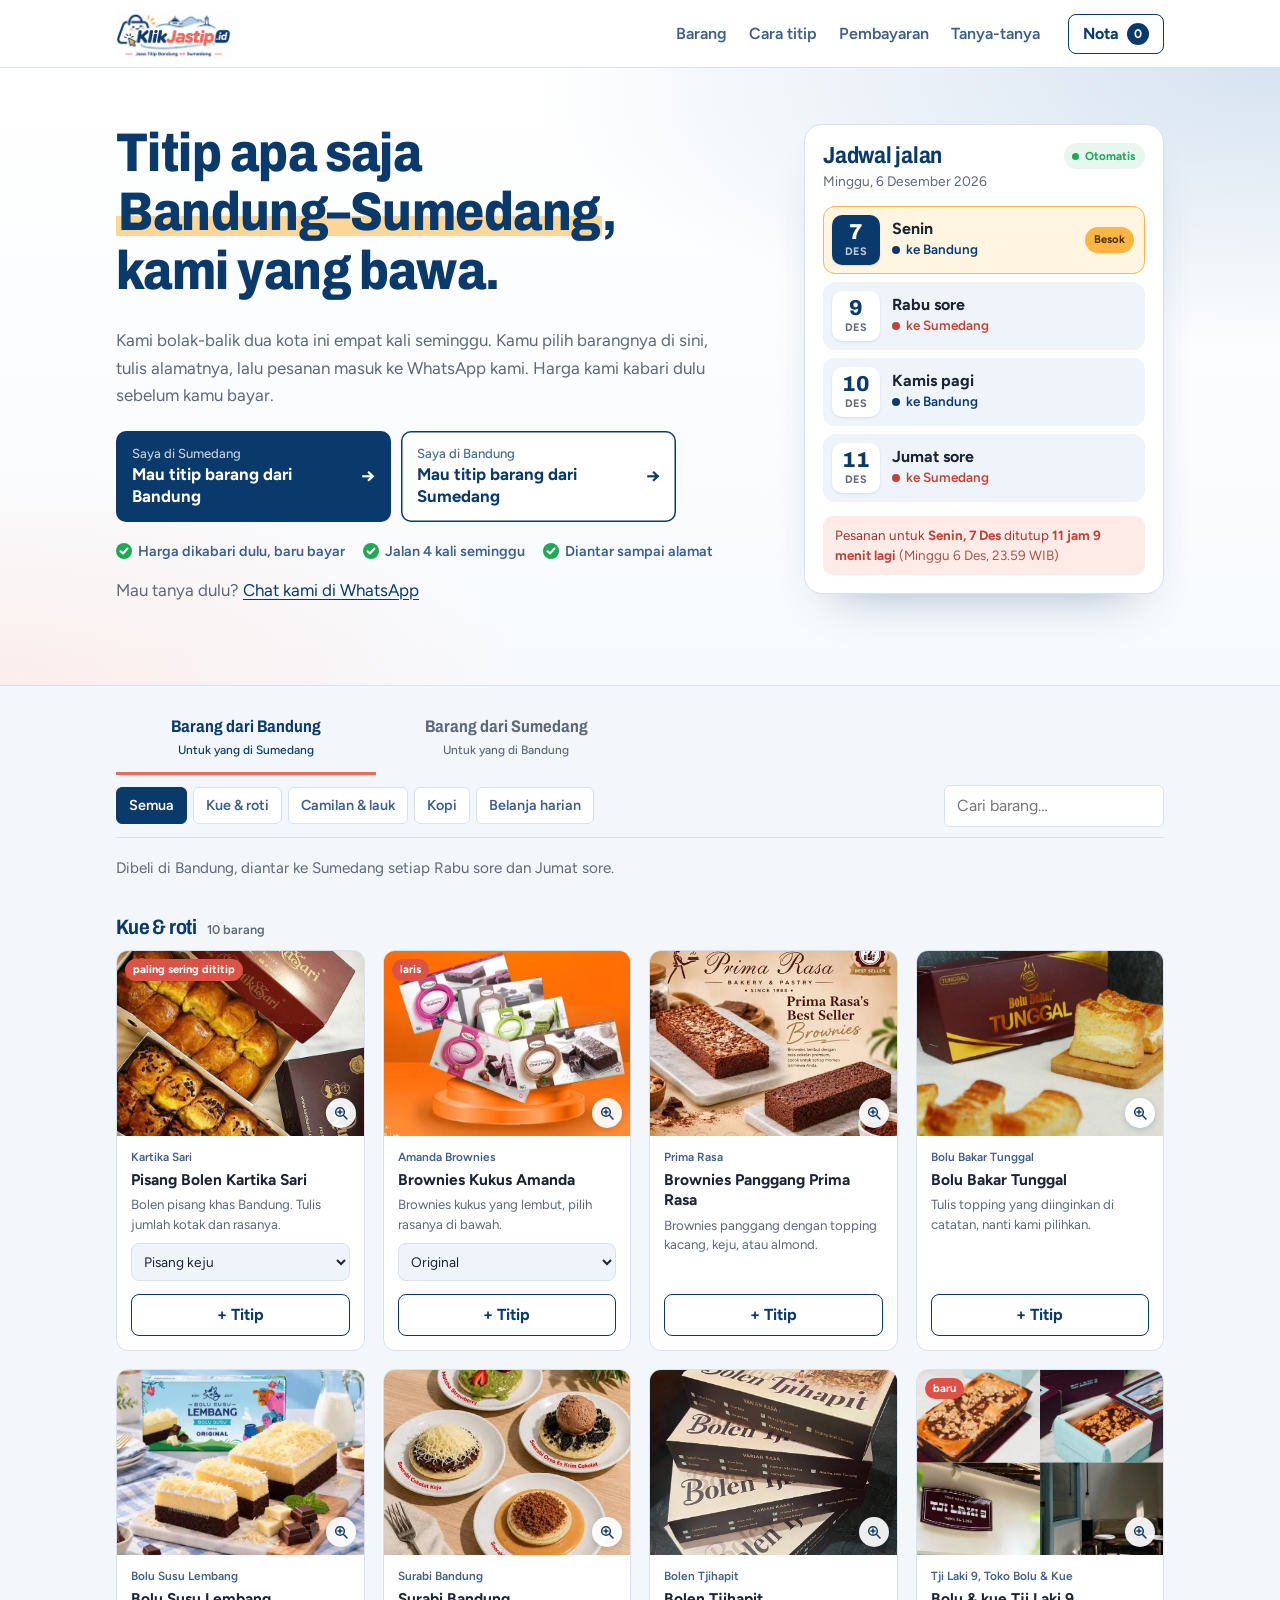
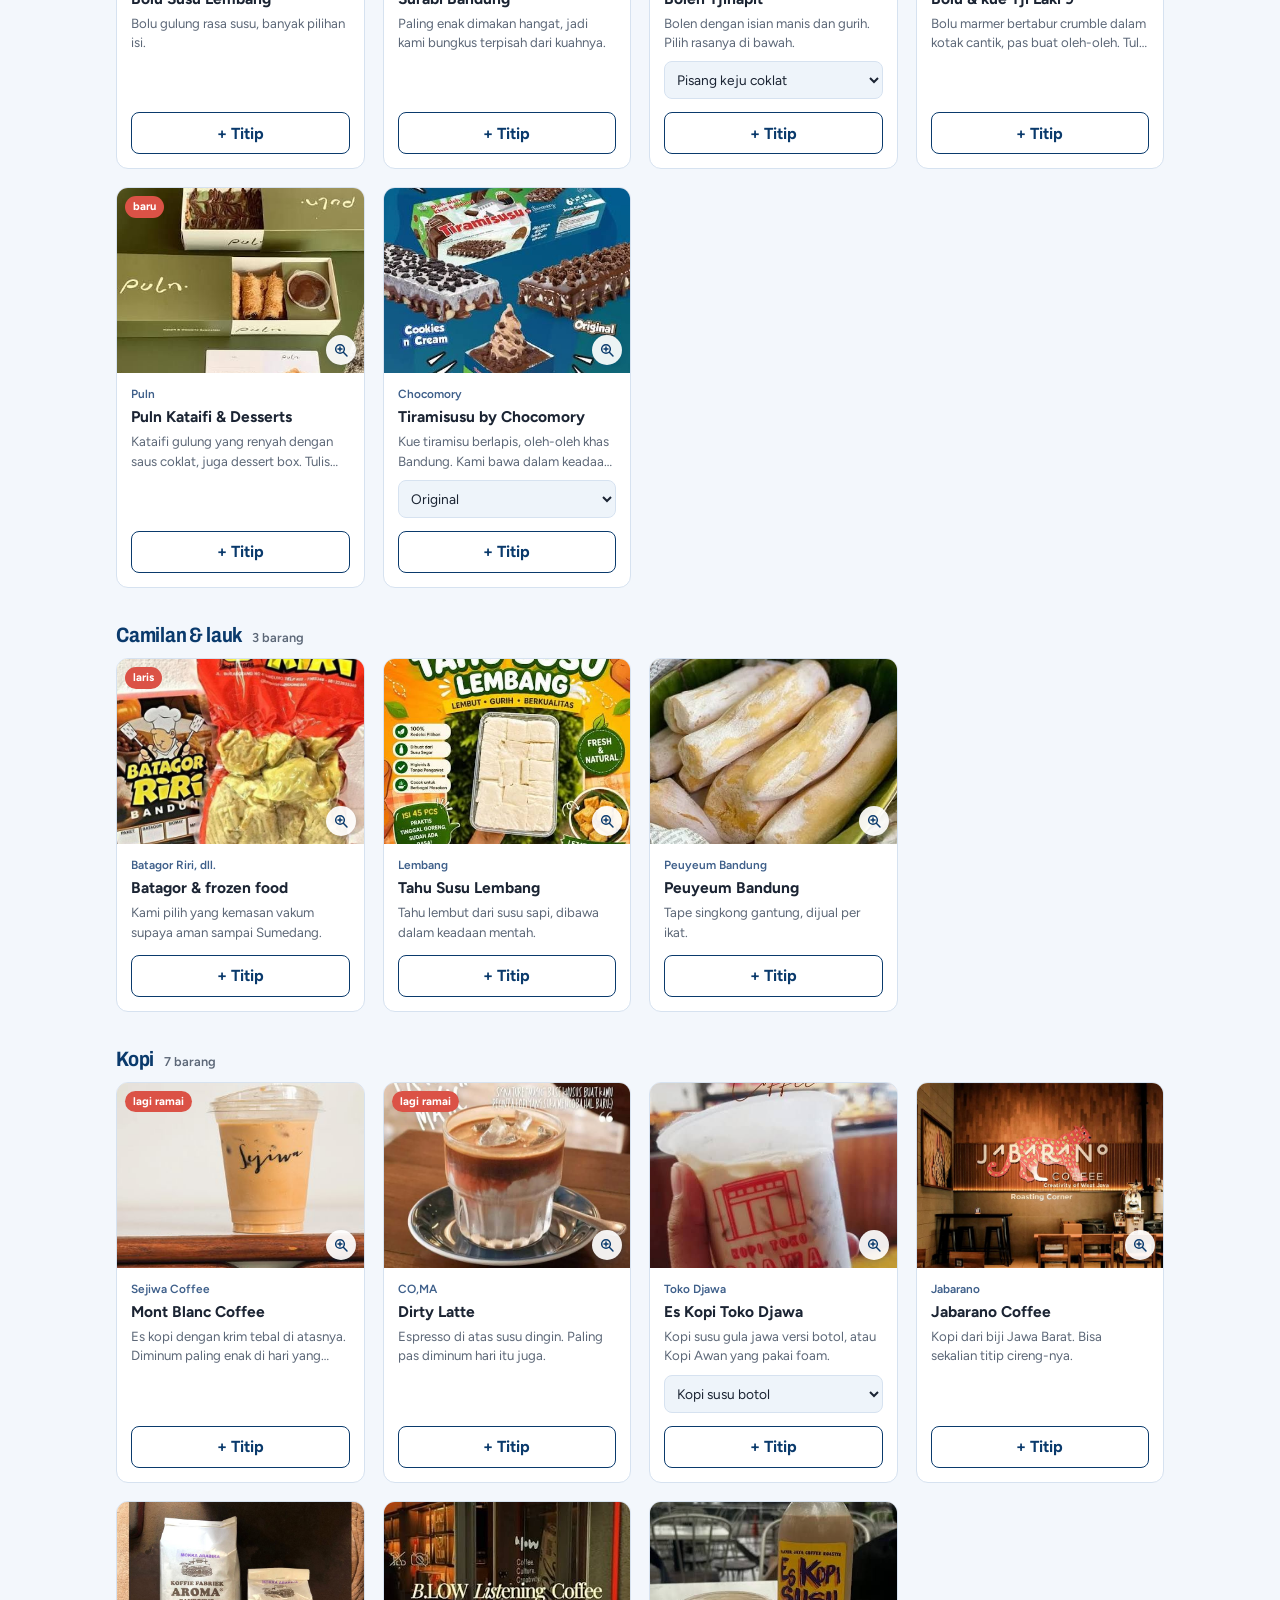
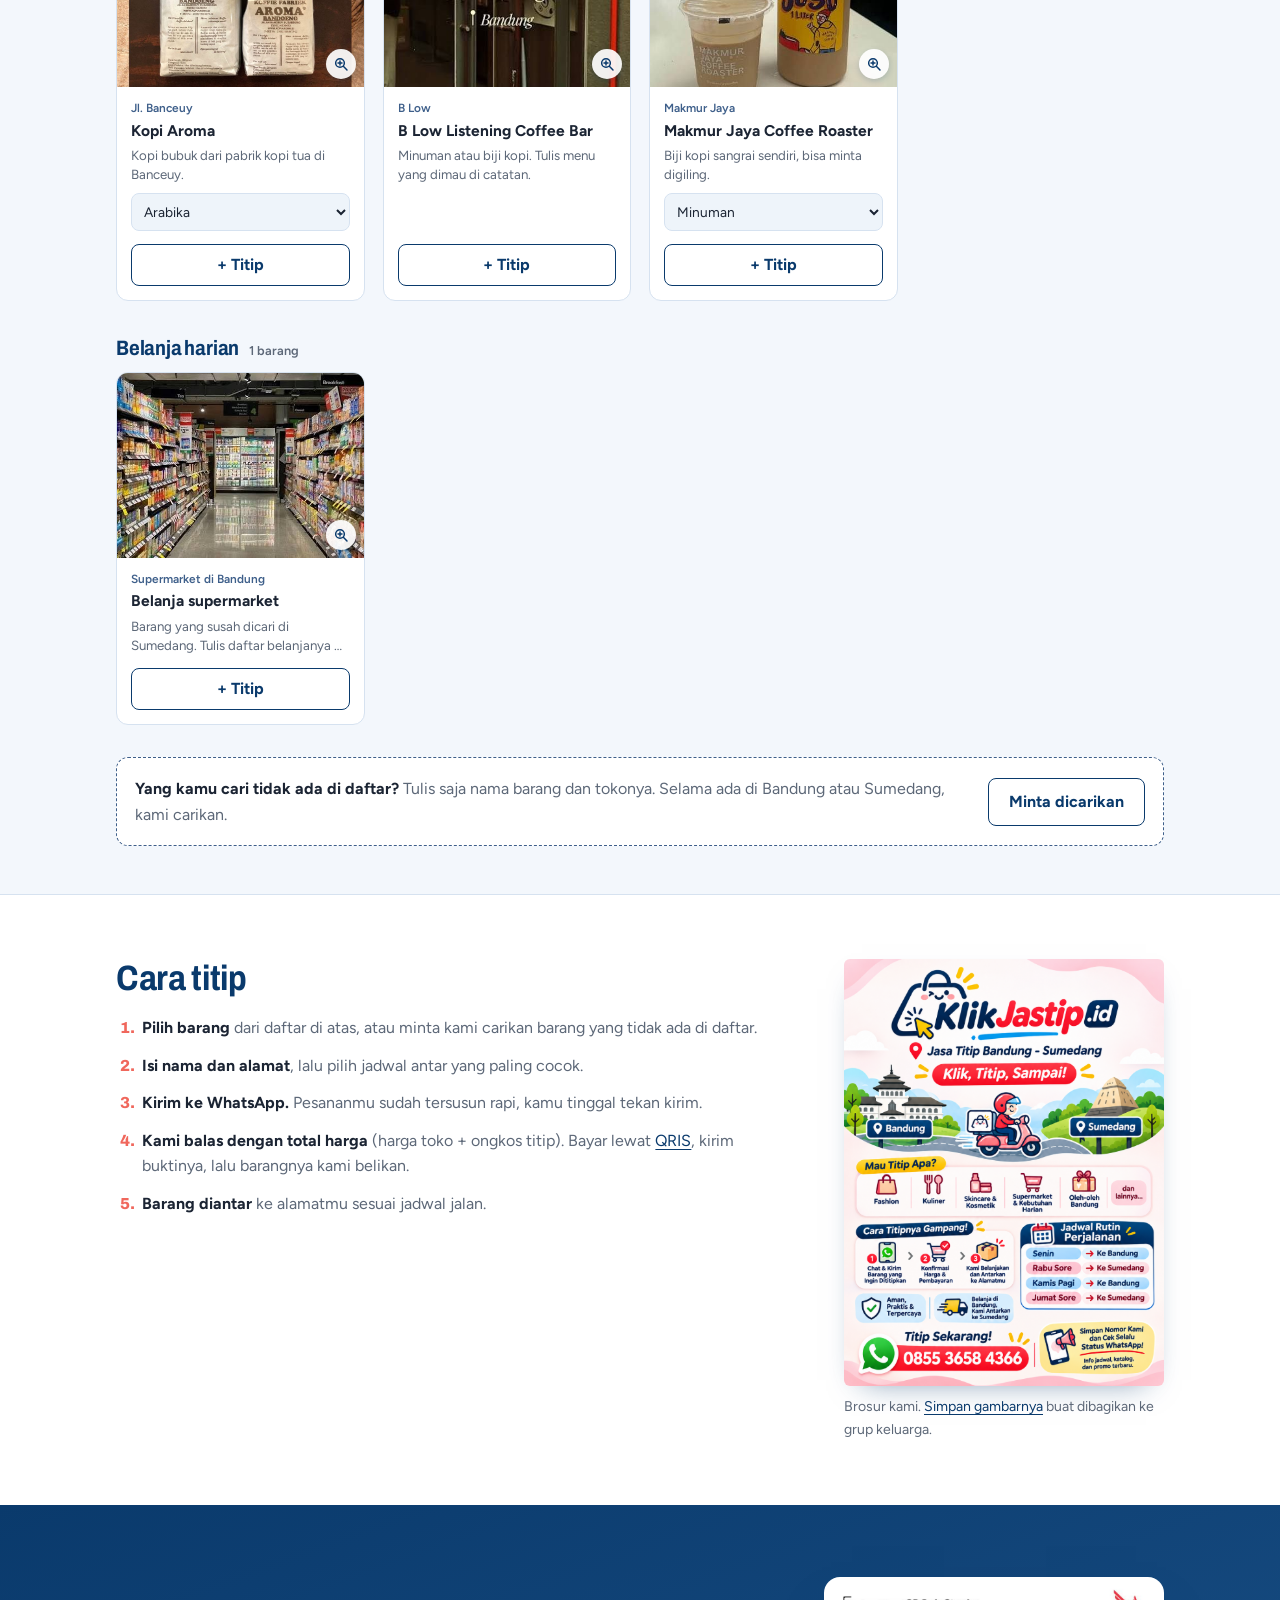
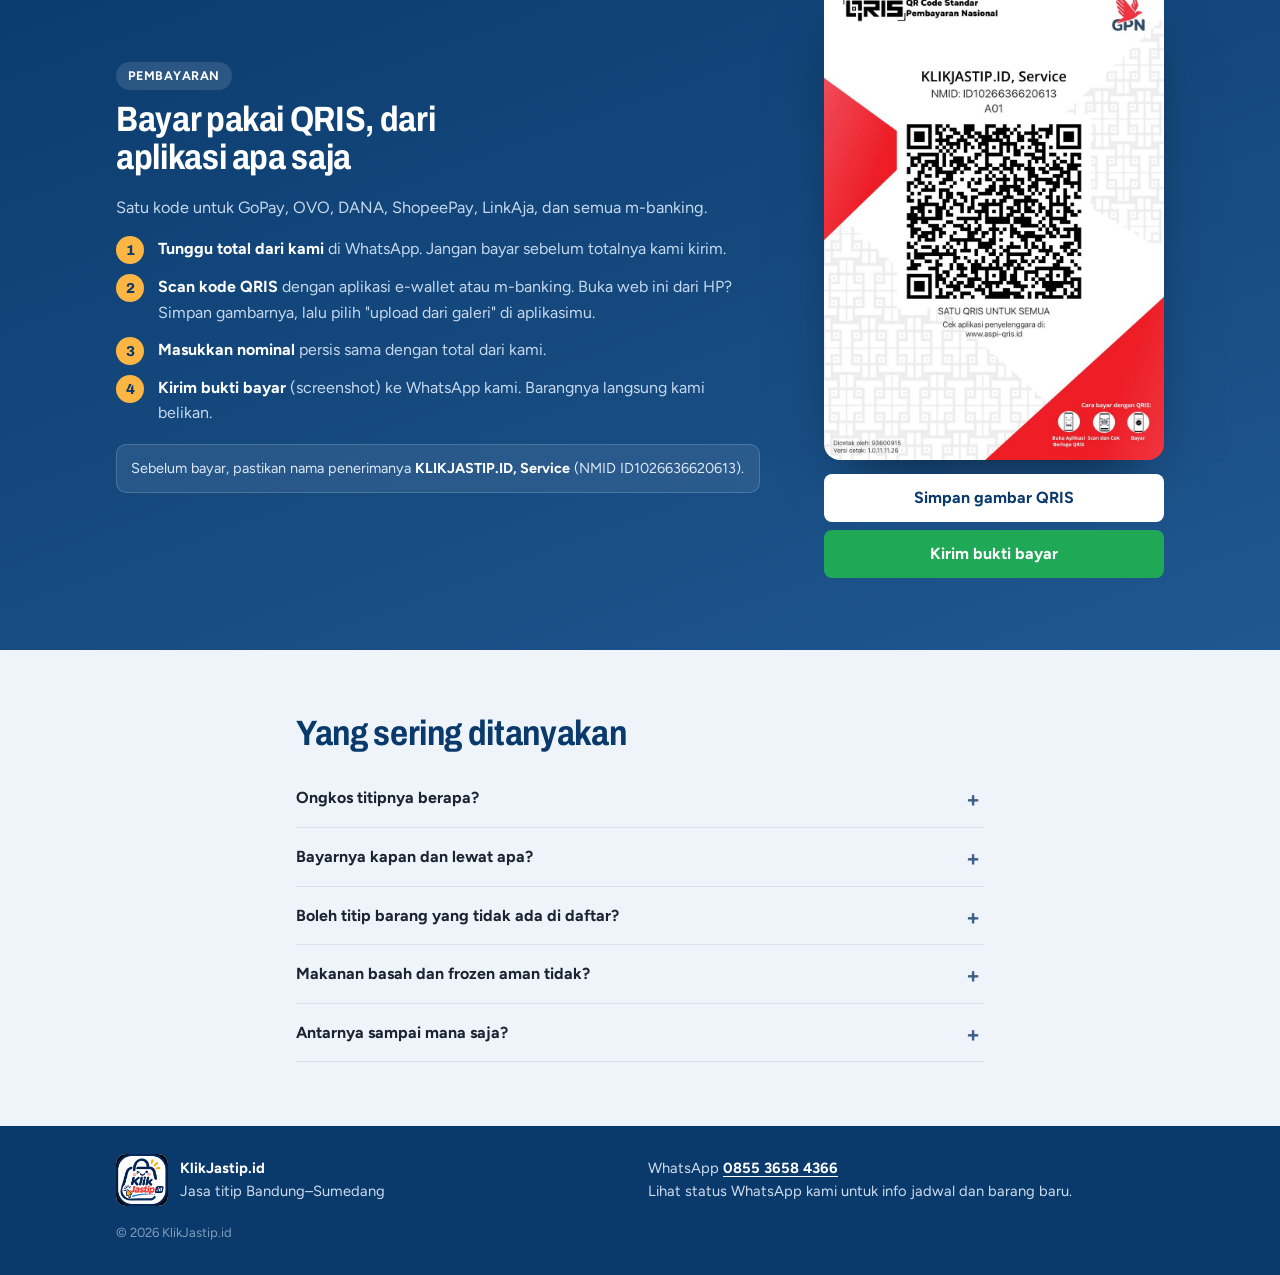
==== commit 4f107653: "titip apa aja" ====
--- a/index.html
+++ b/index.html
@@ -41,7 +41,7 @@
   <section class="intro">
     <div class="wrap intro__in">
       <div class="intro__text">
-        <h1>Titip belanjaan <mark>Bandung–Sumedang</mark>, kami yang bawa.</h1>
+        <h1>Titip apa saja <mark>Bandung–Sumedang</mark>, kami yang bawa.</h1>
         <p>Kami bolak-balik dua kota ini empat kali seminggu. Kamu pilih barangnya di sini, tulis alamatnya, lalu pesanan masuk ke WhatsApp kami. Harga kami kabari dulu sebelum kamu bayar.</p>
 
         <div class="pick">
